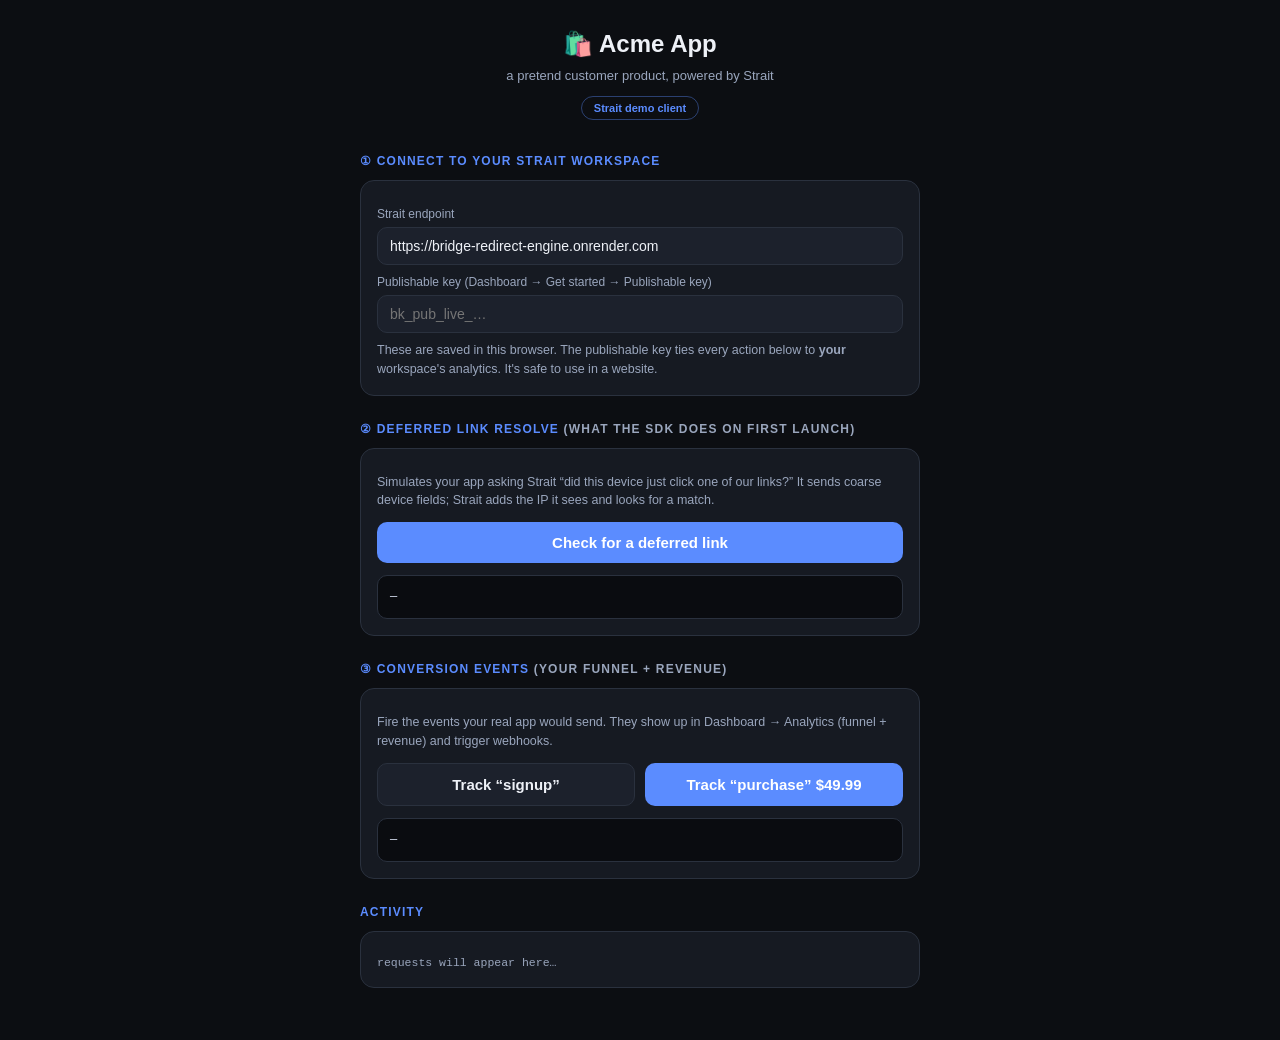
==== index.html @ f303be7e "Publishable key; default to local engine on localhost Uses the publishable key instead of the App ID" ====
<!doctype html>
<html lang="en">
<head>
<meta charset="utf-8">
<meta name="viewport" content="width=device-width, initial-scale=1, viewport-fit=cover">
<title>Acme — a Strait demo client</title>
<style>
  :root{--bg:#0c0e12;--card:#161a22;--card2:#1c212c;--line:#2a313e;--ink:#eef1f7;
    --mut:#9aa6bd;--accent:#5b8cff;--green:#41b883;--amber:#e8b54b;--red:#e5685e}
  *{box-sizing:border-box;margin:0;padding:0;-webkit-text-size-adjust:100%}
  body{background:var(--bg);color:var(--ink);font-family:-apple-system,BlinkMacSystemFont,"Segoe UI",Roboto,sans-serif;
    line-height:1.5;padding:0 14px calc(40px + env(safe-area-inset-bottom));font-size:15px}
  .wrap{max-width:560px;margin:0 auto}
  header{text-align:center;padding:26px 4px 8px}
  h1{font-size:24px}.tag{color:var(--mut);font-size:13px;margin-top:4px}
  .badge{display:inline-block;margin-top:10px;font-size:11px;font-weight:700;color:var(--accent);
    border:1px solid rgba(91,140,255,.4);border-radius:999px;padding:3px 12px}
  h2{font-size:12px;text-transform:uppercase;letter-spacing:.1em;color:var(--accent);margin:24px 0 10px}
  .card{background:var(--card);border:1px solid var(--line);border-radius:14px;padding:16px;margin-bottom:12px}
  label{display:block;font-size:12px;color:var(--mut);margin:8px 0 4px}
  input{width:100%;padding:10px 12px;font-size:14px;background:var(--card2);border:1px solid var(--line);
    border-radius:10px;color:var(--ink)}
  input:focus{outline:none;border-color:var(--accent)}
  button{width:100%;margin-top:12px;padding:12px;font-size:15px;font-weight:600;border:0;border-radius:10px;
    background:var(--accent);color:#fff;cursor:pointer}
  button.sec{background:var(--card2);color:var(--ink);border:1px solid var(--line)}
  button:disabled{opacity:.5}
  .row{display:grid;grid-template-columns:1fr 1fr;gap:10px}
  .res{font-family:ui-monospace,Menlo,monospace;font-size:12px;background:#0a0c10;border:1px solid var(--line);
    border-radius:10px;padding:12px;margin-top:12px;white-space:pre-wrap;word-break:break-word;color:#cdd6e6;min-height:42px}
  .ok{color:var(--green)}.err{color:var(--red)}.muted{color:var(--mut)}
  .log{font-family:ui-monospace,Menlo,monospace;font-size:11.5px;color:var(--mut);margin-top:6px}
  .log .line{padding:5px 0;border-bottom:1px solid var(--line)}
  .hint{font-size:12.5px;color:var(--mut);margin-top:8px;line-height:1.5}
  code{background:var(--card2);border:1px solid var(--line);border-radius:5px;padding:1px 5px;font-size:12px;color:#a5c8ff}
</style>
</head>
<body>
<div class="wrap">
  <header>
    <h1>🛍️ Acme App</h1>
    <div class="tag">a pretend customer product, powered by Strait</div>
    <div class="badge">Strait demo client</div>
  </header>

  <h2>① Connect to your Strait workspace</h2>
  <div class="card">
    <label>Strait endpoint</label>
    <input id="endpoint" value="https://bridge-redirect-engine.onrender.com">
    <label>Publishable key <span class="muted">(Dashboard → Get started → Publishable key)</span></label>
    <input id="publishableKey" placeholder="bk_pub_live_…">
    <p class="hint">These are saved in this browser. The publishable key ties every action below to <b>your</b> workspace's analytics. It's safe to use in a website.</p>
  </div>

  <h2>② Deferred link resolve <span class="muted">(what the SDK does on first launch)</span></h2>
  <div class="card">
    <p class="hint">Simulates your app asking Strait “did this device just click one of our links?” It sends coarse device fields; Strait adds the IP it sees and looks for a match.</p>
    <button id="btnMatch">Check for a deferred link</button>
    <div class="res" id="matchRes">—</div>
  </div>

  <h2>③ Conversion events <span class="muted">(your funnel + revenue)</span></h2>
  <div class="card">
    <p class="hint">Fire the events your real app would send. They show up in Dashboard → Analytics (funnel + revenue) and trigger webhooks.</p>
    <div class="row">
      <button class="sec" id="btnSignup">Track “signup”</button>
      <button id="btnPurchase">Track “purchase” $49.99</button>
    </div>
    <div class="res" id="eventRes">—</div>
  </div>

  <h2>Activity</h2>
  <div class="card"><div class="log" id="log"><span class="muted">requests will appear here…</span></div></div>
</div>

<script>
const $ = (id) => document.getElementById(id);
const cfg = () => ({ endpoint: $('endpoint').value.replace(/\/+$/,''), publishableKey: $('publishableKey').value.trim() });

// Served from this machine → default to the local engine (npm run dev, port 3000)
// rather than the hosted one, so local testing never silently hits old code.
if (['localhost', '127.0.0.1'].includes(location.hostname)) $('endpoint').value = 'http://localhost:3000';

// persist config (an endpoint/key you typed wins over the default above)
for (const k of ['endpoint','publishableKey']) {
  const v = localStorage.getItem('strait_'+k); if (v) $(k).value = v;
  $(k).addEventListener('input', () => localStorage.setItem('strait_'+k, $(k).value));
}

function logLine(msg, ok) {
  const el = $('log');
  if (el.querySelector('.muted')) el.innerHTML = '';
  const d = document.createElement('div');
  d.className = 'line';
  d.innerHTML = '<span class="'+(ok?'ok':'err')+'">'+(ok?'✓':'✗')+'</span> '+new Date().toLocaleTimeString()+' — '+msg;
  el.prepend(d);
}

function device() {
  return {
    screenWidth: Math.round(window.screen.width),
    pixelRatio: window.devicePixelRatio || 1,
    language: navigator.language || 'en',
    timezone: Intl.DateTimeFormat().resolvedOptions().timeZone || 'XX',
    platform: 'web',
  };
}

async function post(path, body) {
  const { endpoint } = cfg();
  const res = await fetch(endpoint + path, {
    method: 'POST', headers: { 'Content-Type': 'application/json' }, body: JSON.stringify(body),
  });
  let parsed = null; try { parsed = await res.json(); } catch {}
  return { status: res.status, ok: res.ok, body: parsed };
}

$('btnMatch').onclick = async () => {
  const { publishableKey } = cfg();
  if (!publishableKey) { $('matchRes').innerHTML = '<span class="err">Enter your publishable key first.</span>'; return; }
  $('btnMatch').disabled = true; $('matchRes').textContent = '…';
  try {
    const r = await post('/v1/match', { publishableKey, ...device() });
    $('matchRes').textContent = JSON.stringify(r.body, null, 2);
    logLine('POST /v1/match → '+r.status+(r.body?.matched?' (MATCHED → '+r.body.longUrl+')':' (no match yet)'), r.ok);
  } catch (e) {
    $('matchRes').innerHTML = '<span class="err">'+e.message+' — is the endpoint reachable & the publishable key correct?</span>';
    logLine('POST /v1/match failed: '+e.message, false);
  }
  $('btnMatch').disabled = false;
};

async function sendEvent(name, extra) {
  const { publishableKey } = cfg();
  if (!publishableKey) { $('eventRes').innerHTML = '<span class="err">Enter your publishable key first.</span>'; return; }
  $('eventRes').textContent = '…';
  try {
    const r = await post('/v1/event', { publishableKey, event: name, ...extra });
    $('eventRes').innerHTML = r.ok
      ? '<span class="ok">✓ '+name+' tracked ('+r.status+'). Check Dashboard → Analytics.</span>'
      : '<span class="err">'+r.status+': '+JSON.stringify(r.body)+'</span>';
    logLine('POST /v1/event "'+name+'" → '+r.status, r.ok);
  } catch (e) {
    $('eventRes').innerHTML = '<span class="err">'+e.message+'</span>';
    logLine('POST /v1/event failed: '+e.message, false);
  }
}
$('btnSignup').onclick = () => sendEvent('signup', {});
$('btnPurchase').onclick = () => sendEvent('purchase', { value: 49.99, currency: 'USD' });
</script>
</body>
</html>
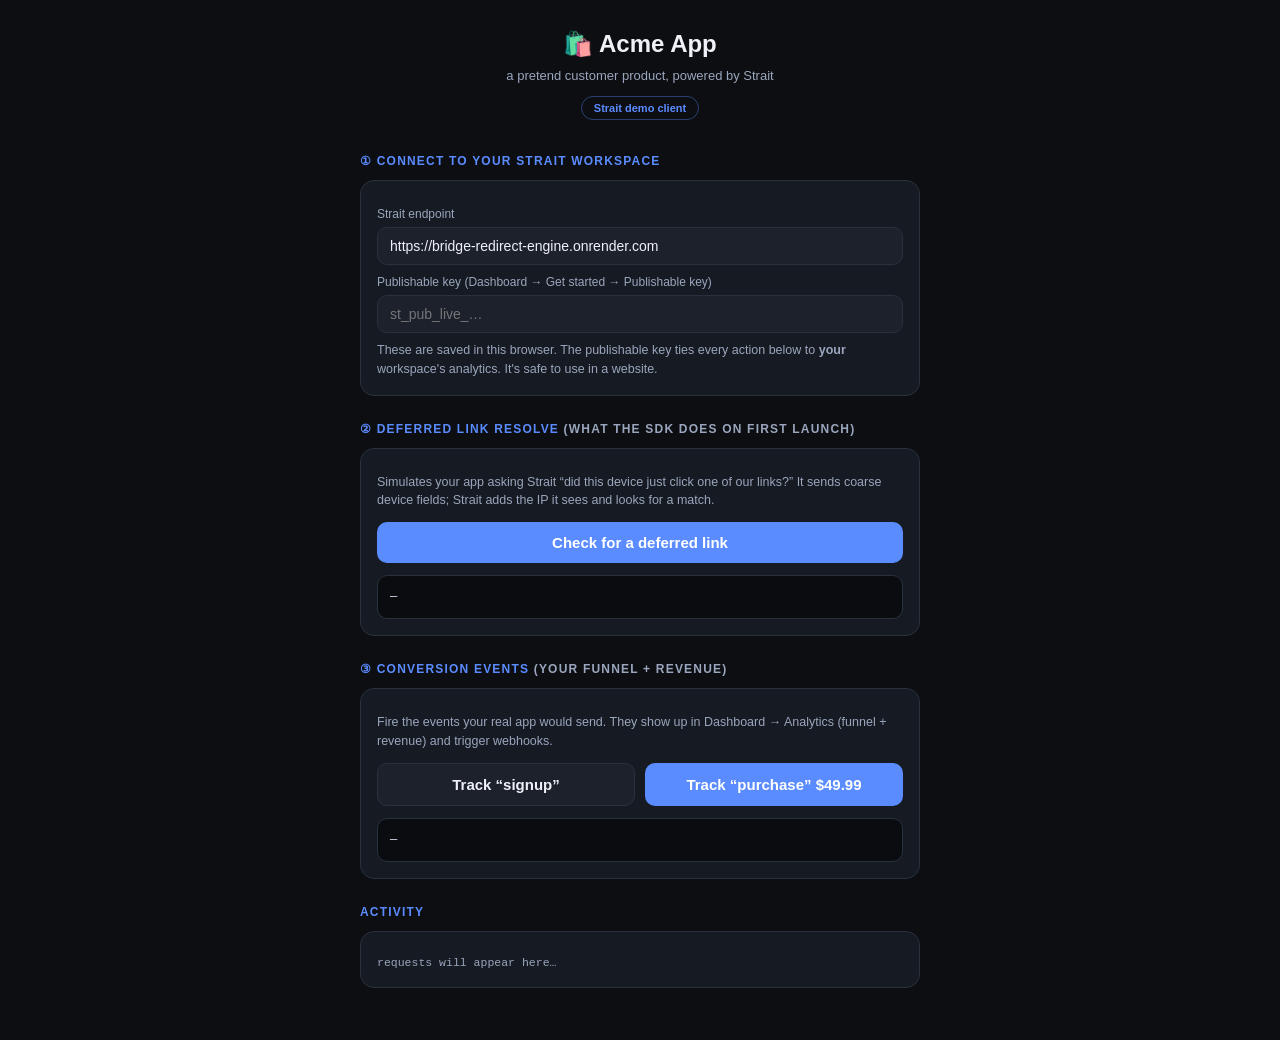
==== commit c914905b: "Rename brand Strait Co-Authored-By: Claude Opus 5.5 <noreply@anthropic.com>" ====
--- a/index.html
+++ b/index.html
@@ -48,7 +48,7 @@
     <label>Strait endpoint</label>
     <input id="endpoint" value="https://bridge-redirect-engine.onrender.com">
     <label>Publishable key <span class="muted">(Dashboard → Get started → Publishable key)</span></label>
-    <input id="publishableKey" placeholder="bk_pub_live_…">
+    <input id="publishableKey" placeholder="st_pub_live_…">
     <p class="hint">These are saved in this browser. The publishable key ties every action below to <b>your</b> workspace's analytics. It's safe to use in a website.</p>
   </div>
 
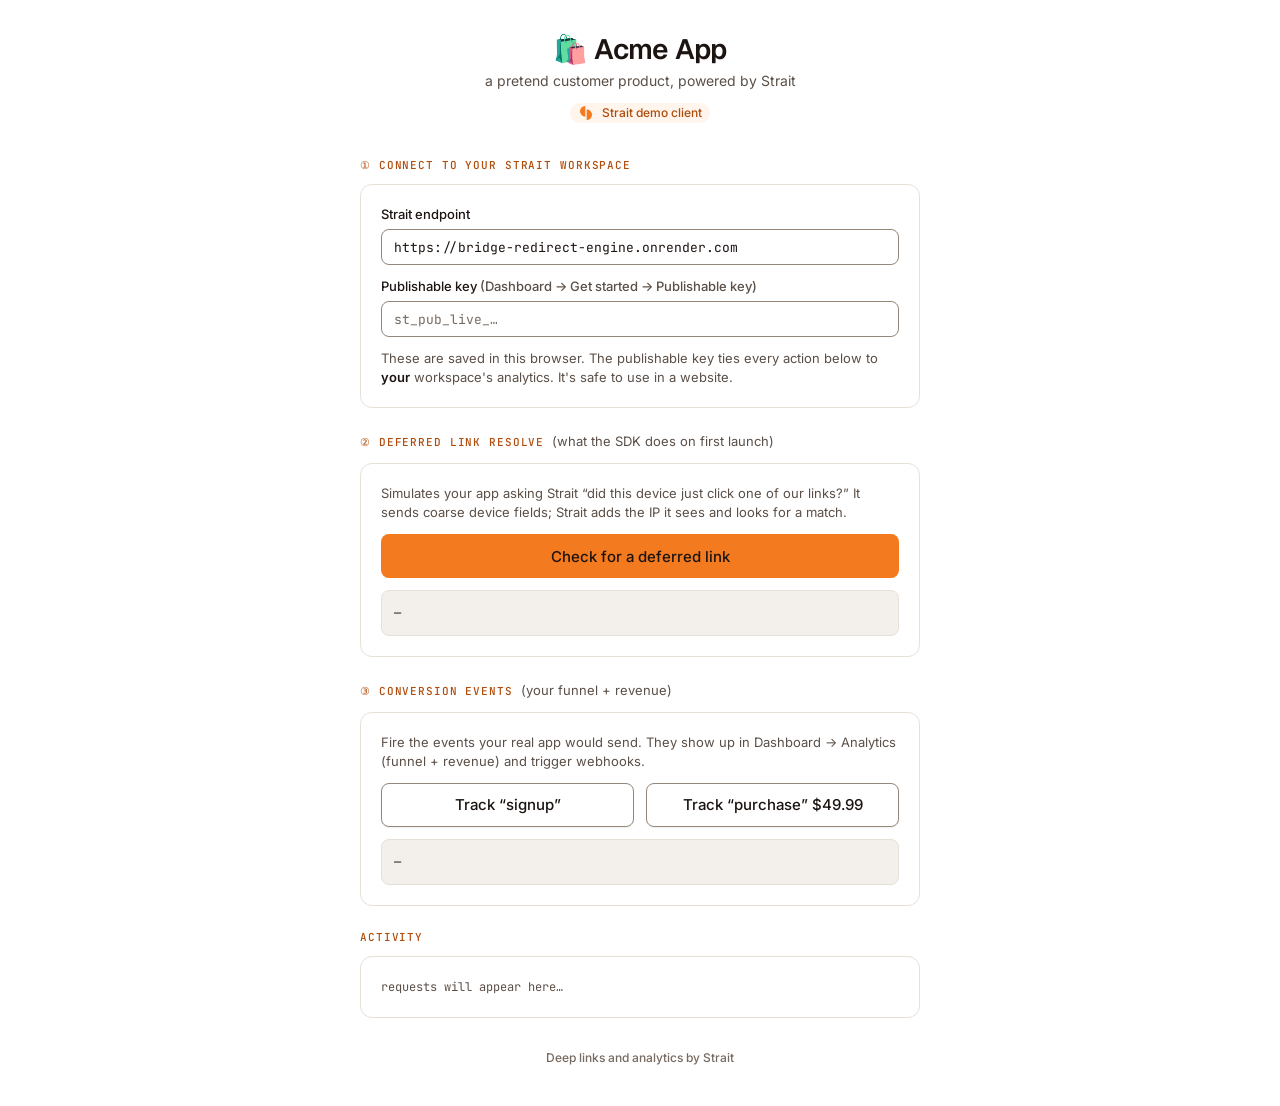
==== commit 43e57ca6: "Re-theme demo pages with the Strait design system (orange, light + dark) Tokens + strait-ui componen" ====
--- a/index.html
+++ b/index.html
@@ -4,73 +4,83 @@
 <meta charset="utf-8">
 <meta name="viewport" content="width=device-width, initial-scale=1, viewport-fit=cover">
 <title>Acme — a Strait demo client</title>
+<link rel="icon" href="assets/favicon.svg" type="image/svg+xml">
+<link rel="preconnect" href="https://fonts.googleapis.com">
+<link rel="preconnect" href="https://fonts.gstatic.com" crossorigin>
+<link rel="stylesheet" href="https://fonts.googleapis.com/css2?family=Geist:wght@500;600;700&family=Inter:wght@400;500;600&family=JetBrains+Mono:wght@400;500&display=swap">
+<link rel="stylesheet" href="strait-tokens.css">
+<link rel="stylesheet" href="strait-ui.css">
 <style>
-  :root{--bg:#0c0e12;--card:#161a22;--card2:#1c212c;--line:#2a313e;--ink:#eef1f7;
-    --mut:#9aa6bd;--accent:#5b8cff;--green:#41b883;--amber:#e8b54b;--red:#e5685e}
   *{box-sizing:border-box;margin:0;padding:0;-webkit-text-size-adjust:100%}
-  body{background:var(--bg);color:var(--ink);font-family:-apple-system,BlinkMacSystemFont,"Segoe UI",Roboto,sans-serif;
-    line-height:1.5;padding:0 14px calc(40px + env(safe-area-inset-bottom));font-size:15px}
+  body{background:var(--st-bg-subtle);min-height:100vh;
+    padding:0 var(--st-space-4) calc(var(--st-space-10) + env(safe-area-inset-bottom))}
   .wrap{max-width:560px;margin:0 auto}
-  header{text-align:center;padding:26px 4px 8px}
-  h1{font-size:24px}.tag{color:var(--mut);font-size:13px;margin-top:4px}
-  .badge{display:inline-block;margin-top:10px;font-size:11px;font-weight:700;color:var(--accent);
-    border:1px solid rgba(91,140,255,.4);border-radius:999px;padding:3px 12px}
-  h2{font-size:12px;text-transform:uppercase;letter-spacing:.1em;color:var(--accent);margin:24px 0 10px}
-  .card{background:var(--card);border:1px solid var(--line);border-radius:14px;padding:16px;margin-bottom:12px}
-  label{display:block;font-size:12px;color:var(--mut);margin:8px 0 4px}
-  input{width:100%;padding:10px 12px;font-size:14px;background:var(--card2);border:1px solid var(--line);
-    border-radius:10px;color:var(--ink)}
-  input:focus{outline:none;border-color:var(--accent)}
-  button{width:100%;margin-top:12px;padding:12px;font-size:15px;font-weight:600;border:0;border-radius:10px;
-    background:var(--accent);color:#fff;cursor:pointer}
-  button.sec{background:var(--card2);color:var(--ink);border:1px solid var(--line)}
-  button:disabled{opacity:.5}
-  .row{display:grid;grid-template-columns:1fr 1fr;gap:10px}
-  .res{font-family:ui-monospace,Menlo,monospace;font-size:12px;background:#0a0c10;border:1px solid var(--line);
-    border-radius:10px;padding:12px;margin-top:12px;white-space:pre-wrap;word-break:break-word;color:#cdd6e6;min-height:42px}
-  .ok{color:var(--green)}.err{color:var(--red)}.muted{color:var(--mut)}
-  .log{font-family:ui-monospace,Menlo,monospace;font-size:11.5px;color:var(--mut);margin-top:6px}
-  .log .line{padding:5px 0;border-bottom:1px solid var(--line)}
-  .hint{font-size:12.5px;color:var(--mut);margin-top:8px;line-height:1.5}
-  code{background:var(--card2);border:1px solid var(--line);border-radius:5px;padding:1px 5px;font-size:12px;color:#a5c8ff}
+  header{text-align:center;padding:var(--st-space-8) var(--st-space-1) var(--st-space-2)}
+  header .st-h1{font-size:28px;line-height:34px}
+  .tag{margin-top:var(--st-space-1)}
+  .powered{display:inline-flex;align-items:center;gap:var(--st-space-2);margin-top:var(--st-space-3)}
+  .powered img{width:16px;height:16px}
+  .step{display:flex;align-items:baseline;flex-wrap:wrap;gap:var(--st-space-2);margin:var(--st-space-6) 0 var(--st-space-3)}
+  .step .st-overline{color:var(--st-brand-text)}
+  .step .st-muted{font:var(--st-text-body-sm)}
+  .card{margin-bottom:var(--st-space-3);display:flex;flex-direction:column;gap:var(--st-space-3)}
+  .row{display:grid;grid-template-columns:1fr 1fr;gap:var(--st-space-3)}
+  .row .st-btn{white-space:normal;line-height:1.25;height:auto;min-height:44px;padding-block:var(--st-space-2)}
+  @media (max-width:400px){.row{grid-template-columns:1fr}}
+  .res{font:var(--st-text-code);font-size:12px;background:var(--st-bg-muted);border:1px solid var(--st-border);
+    border-radius:var(--st-radius-md);padding:var(--st-space-3);white-space:pre-wrap;word-break:break-word;
+    color:var(--st-text);min-height:44px}
+  .ok{color:var(--st-success)}.err{color:var(--st-danger)}.muted{color:var(--st-text-muted)}
+  .log{font:var(--st-text-code);font-size:12px;color:var(--st-text-muted)}
+  .log .line{padding:6px 0;border-bottom:1px solid var(--st-border)}
+  .log .line:last-child{border-bottom:0}
+  .hint{font:var(--st-text-body-sm);color:var(--st-text-muted)}
+  .hint b{color:var(--st-text);font-weight:600}
+  footer{text-align:center;margin-top:var(--st-space-8);font:var(--st-text-caption);color:var(--st-text-subtle)}
 </style>
 </head>
-<body>
+<body class="st-root">
 <div class="wrap">
   <header>
-    <h1>🛍️ Acme App</h1>
-    <div class="tag">a pretend customer product, powered by Strait</div>
-    <div class="badge">Strait demo client</div>
+    <h1 class="st-h1">🛍️ Acme App</h1>
+    <p class="tag st-muted">a pretend customer product, powered by Strait</p>
+    <span class="powered st-badge st-badge--brand st-badge--plain"><img src="assets/strait-mark.svg" alt="">Strait demo client</span>
   </header>
 
-  <h2>① Connect to your Strait workspace</h2>
-  <div class="card">
-    <label>Strait endpoint</label>
-    <input id="endpoint" value="https://bridge-redirect-engine.onrender.com">
-    <label>Publishable key <span class="muted">(Dashboard → Get started → Publishable key)</span></label>
-    <input id="publishableKey" placeholder="st_pub_live_…">
+  <h2 class="step"><span class="st-overline">① Connect to your Strait workspace</span></h2>
+  <div class="card st-card">
+    <div class="st-field">
+      <label class="st-label" for="endpoint">Strait endpoint</label>
+      <input class="st-input st-input--mono" id="endpoint" value="https://bridge-redirect-engine.onrender.com">
+    </div>
+    <div class="st-field">
+      <label class="st-label" for="publishableKey">Publishable key <span class="muted">(Dashboard → Get started → Publishable key)</span></label>
+      <input class="st-input st-input--mono" id="publishableKey" placeholder="st_pub_live_…">
+    </div>
     <p class="hint">These are saved in this browser. The publishable key ties every action below to <b>your</b> workspace's analytics. It's safe to use in a website.</p>
   </div>
 
-  <h2>② Deferred link resolve <span class="muted">(what the SDK does on first launch)</span></h2>
-  <div class="card">
+  <h2 class="step"><span class="st-overline">② Deferred link resolve</span><span class="st-muted">(what the SDK does on first launch)</span></h2>
+  <div class="card st-card">
     <p class="hint">Simulates your app asking Strait “did this device just click one of our links?” It sends coarse device fields; Strait adds the IP it sees and looks for a match.</p>
-    <button id="btnMatch">Check for a deferred link</button>
+    <button class="st-btn st-btn--primary st-btn--lg st-btn--block" id="btnMatch">Check for a deferred link</button>
     <div class="res" id="matchRes">—</div>
   </div>
 
-  <h2>③ Conversion events <span class="muted">(your funnel + revenue)</span></h2>
-  <div class="card">
+  <h2 class="step"><span class="st-overline">③ Conversion events</span><span class="st-muted">(your funnel + revenue)</span></h2>
+  <div class="card st-card">
     <p class="hint">Fire the events your real app would send. They show up in Dashboard → Analytics (funnel + revenue) and trigger webhooks.</p>
     <div class="row">
-      <button class="sec" id="btnSignup">Track “signup”</button>
-      <button id="btnPurchase">Track “purchase” $49.99</button>
+      <button class="st-btn st-btn--secondary st-btn--lg" id="btnSignup">Track “signup”</button>
+      <button class="st-btn st-btn--secondary st-btn--lg" id="btnPurchase">Track “purchase” $49.99</button>
     </div>
     <div class="res" id="eventRes">—</div>
   </div>
 
-  <h2>Activity</h2>
-  <div class="card"><div class="log" id="log"><span class="muted">requests will appear here…</span></div></div>
+  <h2 class="step"><span class="st-overline">Activity</span></h2>
+  <div class="card st-card"><div class="log" id="log"><span class="muted">requests will appear here…</span></div></div>
+
+  <footer>Deep links and analytics by Strait</footer>
 </div>
 
 <script>
--- a/strait-tokens.css
+++ b/strait-tokens.css
@@ -0,0 +1,201 @@
+/* Strait design tokens v2 — GENERATED by brand/tokens/build.mjs from strait.tokens.json. Do not edit. */
+/* Fonts: https://fonts.googleapis.com/css2?family=Geist:wght@500;600;700&family=Inter:wght@400;500;600&family=JetBrains+Mono:wght@400;500&display=swap */
+:root {
+  --st-bg: #FFFFFF;
+  --st-bg-subtle: #FAF8F6;
+  --st-bg-muted: #F3EFEB;
+  --st-surface: #FFFFFF;
+  --st-surface-raised: #FFFFFF;
+  --st-border: #E7E0D9;
+  --st-border-strong: #CFC5BC;
+  --st-border-control: #948779;
+  --st-text: #1C1410;
+  --st-text-muted: #5B4F47;
+  --st-text-subtle: #76695F;
+  --st-text-inverse: #FFFFFF;
+  --st-brand: #F47A1F;
+  --st-brand-hover: #FA8E3A;
+  --st-brand-press: #D9620F;
+  --st-on-brand: #1C1410;
+  --st-brand-subtle: #FFF5EC;
+  --st-brand-border: #FFCFA6;
+  --st-brand-text: #B04C0C;
+  --st-link: #B04C0C;
+  --st-link-hover: #8C3D10;
+  --st-focus-ring: #D9620F;
+  --st-accent: #FF5A1F;
+  --st-accent-text: #B8360F;
+  --st-success: #15803D;
+  --st-success-bg: #ECFDF3;
+  --st-warning: #A35208;
+  --st-warning-bg: #FFF7E8;
+  --st-danger: #B91C1C;
+  --st-danger-bg: #FEF2F2;
+  --st-info: #1D4ED8;
+  --st-info-bg: #EFF6FF;
+  --st-chart-1: #F47A1F;
+  --st-chart-2: #2F6FED;
+  --st-chart-3: #0F9F8F;
+  --st-chart-4: #8B5CF6;
+  --st-chart-5: #E0457B;
+  --st-chart-6: #6B7A8C;
+  --st-font-display: Geist, Inter, 'Helvetica Neue', Arial, sans-serif;
+  --st-font-body: Inter, system-ui, -apple-system, 'Segoe UI', Roboto, sans-serif;
+  --st-font-mono: 'JetBrains Mono', 'SF Mono', Menlo, Consolas, monospace;
+  --st-text-display-xl: 600 56px/60px var(--st-font-display);
+  --st-tracking-display-xl: -0.03em;
+  --st-text-display-lg: 600 44px/48px var(--st-font-display);
+  --st-tracking-display-lg: -0.025em;
+  --st-text-h1: 600 32px/38px var(--st-font-display);
+  --st-tracking-h1: -0.02em;
+  --st-text-h2: 600 24px/30px var(--st-font-display);
+  --st-tracking-h2: -0.015em;
+  --st-text-h3: 600 19px/26px var(--st-font-display);
+  --st-tracking-h3: -0.01em;
+  --st-text-h4: 600 15px/22px var(--st-font-body);
+  --st-tracking-h4: 0;
+  --st-text-body-lg: 400 17px/27px var(--st-font-body);
+  --st-tracking-body-lg: 0;
+  --st-text-body: 400 14px/21px var(--st-font-body);
+  --st-tracking-body: 0;
+  --st-text-body-sm: 400 13px/19px var(--st-font-body);
+  --st-tracking-body-sm: 0;
+  --st-text-caption: 500 12px/16px var(--st-font-body);
+  --st-tracking-caption: 0.01em;
+  --st-text-overline: 500 11px/14px var(--st-font-mono);
+  --st-tracking-overline: 0.08em;
+  --st-text-code: 400 13px/20px var(--st-font-mono);
+  --st-tracking-code: 0;
+  --st-text-metric: 600 28px/32px var(--st-font-display);
+  --st-tracking-metric: -0.02em;
+  --st-space-0: 0px;
+  --st-space-1: 4px;
+  --st-space-2: 8px;
+  --st-space-3: 12px;
+  --st-space-4: 16px;
+  --st-space-5: 20px;
+  --st-space-6: 24px;
+  --st-space-8: 32px;
+  --st-space-10: 40px;
+  --st-space-12: 48px;
+  --st-space-16: 64px;
+  --st-space-24: 96px;
+  --st-radius-xs: 4px;
+  --st-radius-sm: 6px;
+  --st-radius-md: 8px;
+  --st-radius-lg: 12px;
+  --st-radius-xl: 16px;
+  --st-radius-full: 999px;
+  --st-shadow-sm: 0 1px 2px rgba(28,20,16,0.06);
+  --st-shadow-md: 0 4px 12px rgba(28,20,16,0.08), 0 1px 3px rgba(28,20,16,0.06);
+  --st-shadow-lg: 0 16px 40px rgba(28,20,16,0.14), 0 4px 12px rgba(28,20,16,0.08);
+  --st-duration-fast: 120ms;
+  --st-duration-base: 180ms;
+  --st-duration-slow: 280ms;
+  --st-ease-standard: cubic-bezier(0.2, 0, 0, 1);
+  --st-ease-emphasized: cubic-bezier(0.3, 0, 0, 1.2);
+  --st-bp-sm: 480px;
+  --st-bp-md: 768px;
+  --st-bp-lg: 1024px;
+  --st-bp-xl: 1280px;
+  --st-content-max: 1120px;
+  --st-prose-max: 68ch;
+  --st-z-sticky: 20;
+  --st-z-overlay: 40;
+  --st-z-modal: 50;
+  --st-z-toast: 60;
+  color-scheme: light;
+}
+@media (prefers-color-scheme: dark) {
+  :root:not([data-theme="light"]) {
+    --st-bg: #121010;
+    --st-bg-subtle: #191614;
+    --st-bg-muted: #2A2420;
+    --st-surface: #1F1B18;
+    --st-surface-raised: #26211D;
+    --st-border: #362F2A;
+    --st-border-strong: #4B423B;
+    --st-border-control: #7C6F65;
+    --st-text: #F6F1EC;
+    --st-text-muted: #B9AEA5;
+    --st-text-subtle: #988C83;
+    --st-text-inverse: #121010;
+    --st-brand: #F47A1F;
+    --st-brand-hover: #FA8E3A;
+    --st-brand-press: #D9620F;
+    --st-on-brand: #121010;
+    --st-brand-subtle: #2B1B10;
+    --st-brand-border: #5A3315;
+    --st-brand-text: #FA8E3A;
+    --st-link: #FA8E3A;
+    --st-link-hover: #FFAE6D;
+    --st-focus-ring: #FA8E3A;
+    --st-accent: #FF7A45;
+    --st-accent-text: #FF7A45;
+    --st-success: #4ADE80;
+    --st-success-bg: #14271B;
+    --st-warning: #F5B547;
+    --st-warning-bg: #2B2010;
+    --st-danger: #F87171;
+    --st-danger-bg: #2D1515;
+    --st-info: #7AB2FF;
+    --st-info-bg: #14203A;
+    --st-chart-1: #FA8E3A;
+    --st-chart-2: #6EA0FF;
+    --st-chart-3: #2DD4BF;
+    --st-chart-4: #A78BFA;
+    --st-chart-5: #F472B6;
+    --st-chart-6: #94A3B8;
+    --st-shadow-sm: 0 1px 2px rgba(0,0,0,0.4);
+    --st-shadow-md: 0 4px 12px rgba(0,0,0,0.45), 0 1px 3px rgba(0,0,0,0.35);
+    --st-shadow-lg: 0 16px 40px rgba(0,0,0,0.55), 0 4px 12px rgba(0,0,0,0.4);
+    color-scheme: dark;
+  }
+}
+:root[data-theme="dark"] {
+  --st-bg: #121010;
+  --st-bg-subtle: #191614;
+  --st-bg-muted: #2A2420;
+  --st-surface: #1F1B18;
+  --st-surface-raised: #26211D;
+  --st-border: #362F2A;
+  --st-border-strong: #4B423B;
+  --st-border-control: #7C6F65;
+  --st-text: #F6F1EC;
+  --st-text-muted: #B9AEA5;
+  --st-text-subtle: #988C83;
+  --st-text-inverse: #121010;
+  --st-brand: #F47A1F;
+  --st-brand-hover: #FA8E3A;
+  --st-brand-press: #D9620F;
+  --st-on-brand: #121010;
+  --st-brand-subtle: #2B1B10;
+  --st-brand-border: #5A3315;
+  --st-brand-text: #FA8E3A;
+  --st-link: #FA8E3A;
+  --st-link-hover: #FFAE6D;
+  --st-focus-ring: #FA8E3A;
+  --st-accent: #FF7A45;
+  --st-accent-text: #FF7A45;
+  --st-success: #4ADE80;
+  --st-success-bg: #14271B;
+  --st-warning: #F5B547;
+  --st-warning-bg: #2B2010;
+  --st-danger: #F87171;
+  --st-danger-bg: #2D1515;
+  --st-info: #7AB2FF;
+  --st-info-bg: #14203A;
+  --st-chart-1: #FA8E3A;
+  --st-chart-2: #6EA0FF;
+  --st-chart-3: #2DD4BF;
+  --st-chart-4: #A78BFA;
+  --st-chart-5: #F472B6;
+  --st-chart-6: #94A3B8;
+  --st-shadow-sm: 0 1px 2px rgba(0,0,0,0.4);
+  --st-shadow-md: 0 4px 12px rgba(0,0,0,0.45), 0 1px 3px rgba(0,0,0,0.35);
+  --st-shadow-lg: 0 16px 40px rgba(0,0,0,0.55), 0 4px 12px rgba(0,0,0,0.4);
+  color-scheme: dark;
+}
+@media (prefers-reduced-motion: reduce) {
+  :root { --st-duration-fast: 0ms; --st-duration-base: 0ms; --st-duration-slow: 0ms; }
+}
--- a/strait-ui.css
+++ b/strait-ui.css
@@ -0,0 +1,135 @@
+/* Strait UI — components built only on the --st-* tokens (strait-tokens.css must load first).
+   Framework-agnostic: plain classes, usable from React, plain HTML or a static site.
+   Source: strait/brand/ui/strait-ui.css · copied into each app by brand/tokens/build.mjs. */
+
+/* ── Base ─────────────────────────────────────────────────────────────── */
+.st-root, .st-root * { box-sizing: border-box; }
+.st-root { background: var(--st-bg); color: var(--st-text); font: var(--st-text-body); -webkit-font-smoothing: antialiased; }
+.st-root :focus-visible { outline: 2px solid var(--st-focus-ring); outline-offset: 2px; }
+.st-h1 { font: var(--st-text-h1); letter-spacing: var(--st-tracking-h1); margin: 0; text-wrap: balance; }
+.st-h2 { font: var(--st-text-h2); letter-spacing: var(--st-tracking-h2); margin: 0; text-wrap: balance; }
+.st-h3 { font: var(--st-text-h3); letter-spacing: var(--st-tracking-h3); margin: 0; }
+.st-overline { font: var(--st-text-overline); letter-spacing: var(--st-tracking-overline); text-transform: uppercase; color: var(--st-brand-text); }
+.st-muted { color: var(--st-text-muted); }
+.st-link { color: var(--st-link); text-decoration: underline; text-underline-offset: 3px; text-decoration-thickness: 1px; }
+.st-link:hover { color: var(--st-link-hover); }
+.st-num { font-variant-numeric: tabular-nums; }
+
+/* ── Button ───────────────────────────────────────────────────────────── */
+.st-btn {
+  --_h: 36px; --_px: 14px;
+  display: inline-flex; align-items: center; justify-content: center; gap: var(--st-space-2);
+  height: var(--_h); padding: 0 var(--_px); border-radius: var(--st-radius-md);
+  border: 1px solid transparent; font: 500 14px/1 var(--st-font-body); white-space: nowrap;
+  cursor: pointer; text-decoration: none; user-select: none;
+  transition: background var(--st-duration-fast) var(--st-ease-standard), border-color var(--st-duration-fast) var(--st-ease-standard), box-shadow var(--st-duration-fast) var(--st-ease-standard);
+}
+.st-btn--sm { --_h: 30px; --_px: 10px; font-size: 13px; border-radius: var(--st-radius-sm); }
+.st-btn--lg { --_h: 44px; --_px: 20px; font-size: 15px; }
+.st-btn--primary { background: var(--st-brand); color: var(--st-on-brand); }
+.st-btn--primary:hover { background: var(--st-brand-hover); }
+.st-btn--primary:active, .st-btn--primary[aria-pressed="true"] { background: var(--st-brand-press); }
+.st-btn--secondary { background: var(--st-surface); color: var(--st-text); border-color: var(--st-border-control); box-shadow: var(--st-shadow-sm); }
+.st-btn--secondary:hover { background: var(--st-bg-muted); }
+.st-btn--ghost { background: transparent; color: var(--st-text); }
+.st-btn--ghost:hover { background: var(--st-bg-muted); }
+.st-btn--danger { background: var(--st-danger); color: var(--st-text-inverse); }
+.st-btn--danger:hover { filter: brightness(1.08); }
+.st-btn:disabled, .st-btn[aria-disabled="true"] { opacity: .5; cursor: not-allowed; filter: none; }
+.st-btn--block { width: 100%; }
+
+/* ── Form fields ──────────────────────────────────────────────────────── */
+.st-field { display: flex; flex-direction: column; gap: 6px; min-width: 0; }
+.st-label { font: 500 13px/18px var(--st-font-body); color: var(--st-text); }
+.st-help { font: var(--st-text-body-sm); color: var(--st-text-muted); }
+.st-error { font: var(--st-text-body-sm); color: var(--st-danger); }
+.st-input, .st-select, .st-textarea {
+  width: 100%; min-width: 0; height: 36px; padding: 0 12px; border-radius: var(--st-radius-md);
+  background: var(--st-surface); color: var(--st-text); border: 1px solid var(--st-border-control);
+  font: var(--st-text-body); transition: border-color var(--st-duration-fast), box-shadow var(--st-duration-fast);
+}
+.st-textarea { height: auto; min-height: 88px; padding: 10px 12px; resize: vertical; }
+.st-input::placeholder, .st-textarea::placeholder { color: var(--st-text-subtle); }
+.st-input:hover, .st-select:hover, .st-textarea:hover { border-color: var(--st-text-subtle); }
+.st-input:focus-visible, .st-select:focus-visible, .st-textarea:focus-visible { outline: none; border-color: var(--st-focus-ring); box-shadow: 0 0 0 3px var(--st-brand-subtle), 0 0 0 1px var(--st-focus-ring); }
+.st-input[aria-invalid="true"], .st-textarea[aria-invalid="true"] { border-color: var(--st-danger); }
+.st-input--mono { font: var(--st-text-code); }
+.st-check { display: inline-flex; align-items: center; gap: var(--st-space-2); font: var(--st-text-body); cursor: pointer; }
+.st-check input { width: 16px; height: 16px; accent-color: var(--st-brand-press); margin: 0; }
+
+/* Switch: <button class="st-switch" role="switch" aria-checked="true"> */
+.st-switch { position: relative; width: 36px; height: 20px; flex: none; border-radius: var(--st-radius-full); border: 1px solid var(--st-border-control); background: var(--st-bg-muted); cursor: pointer; padding: 0; transition: background var(--st-duration-base) var(--st-ease-standard); }
+.st-switch::after { content: ""; position: absolute; top: 2px; left: 2px; width: 14px; height: 14px; border-radius: 50%; background: var(--st-text-muted); transition: transform var(--st-duration-base) var(--st-ease-standard), background var(--st-duration-base); }
+.st-switch[aria-checked="true"] { background: var(--st-brand); border-color: var(--st-brand-press); }
+.st-switch[aria-checked="true"]::after { transform: translateX(16px); background: var(--st-on-brand); }
+
+/* ── Surfaces ─────────────────────────────────────────────────────────── */
+.st-card { background: var(--st-surface); border: 1px solid var(--st-border); border-radius: var(--st-radius-lg); padding: var(--st-space-5); min-width: 0; }
+.st-card--raised { background: var(--st-surface-raised); box-shadow: var(--st-shadow-md); border-color: transparent; }
+.st-card--brand { background: var(--st-brand-subtle); border-color: var(--st-brand-border); }
+.st-divider { height: 1px; border: 0; background: var(--st-border); margin: var(--st-space-4) 0; }
+
+/* ── Badge ────────────────────────────────────────────────────────────── */
+.st-badge { display: inline-flex; align-items: center; gap: 4px; height: 20px; padding: 0 8px; border-radius: var(--st-radius-full); font: 500 12px/1 var(--st-font-body); white-space: nowrap; background: var(--st-bg-muted); color: var(--st-text-muted); }
+.st-badge::before { content: ""; width: 6px; height: 6px; border-radius: 50%; background: currentColor; }
+.st-badge--plain::before { display: none; }
+.st-badge--brand { background: var(--st-brand-subtle); color: var(--st-brand-text); }
+.st-badge--success { background: var(--st-success-bg); color: var(--st-success); }
+.st-badge--warning { background: var(--st-warning-bg); color: var(--st-warning); }
+.st-badge--danger { background: var(--st-danger-bg); color: var(--st-danger); }
+.st-badge--info { background: var(--st-info-bg); color: var(--st-info); }
+
+/* ── Notice (inline alert) ────────────────────────────────────────────── */
+.st-notice { display: grid; grid-template-columns: auto minmax(0, 1fr); gap: 4px 10px; padding: 12px 14px; border-radius: var(--st-radius-lg); border: 1px solid var(--st-border); background: var(--st-bg-subtle); font: var(--st-text-body); }
+.st-notice__icon { width: 18px; height: 18px; margin-top: 1px; grid-row: span 2; }
+.st-notice__title { font-weight: 600; }
+.st-notice--info { background: var(--st-info-bg); border-color: transparent; } .st-notice--info .st-notice__icon, .st-notice--info .st-notice__title { color: var(--st-info); }
+.st-notice--success { background: var(--st-success-bg); border-color: transparent; } .st-notice--success .st-notice__icon, .st-notice--success .st-notice__title { color: var(--st-success); }
+.st-notice--warning { background: var(--st-warning-bg); border-color: transparent; } .st-notice--warning .st-notice__icon, .st-notice--warning .st-notice__title { color: var(--st-warning); }
+.st-notice--danger { background: var(--st-danger-bg); border-color: transparent; } .st-notice--danger .st-notice__icon, .st-notice--danger .st-notice__title { color: var(--st-danger); }
+
+/* ── Tabs ─────────────────────────────────────────────────────────────── */
+.st-tabs { display: flex; gap: var(--st-space-1); border-bottom: 1px solid var(--st-border); overflow-x: auto; scrollbar-width: none; }
+.st-tab { position: relative; padding: 10px 12px; background: none; border: 0; color: var(--st-text-muted); font: 500 14px/1 var(--st-font-body); cursor: pointer; white-space: nowrap; border-radius: var(--st-radius-sm) var(--st-radius-sm) 0 0; }
+.st-tab:hover { color: var(--st-text); background: var(--st-bg-muted); }
+.st-tab[aria-selected="true"] { color: var(--st-text); }
+.st-tab[aria-selected="true"]::after { content: ""; position: absolute; left: 8px; right: 8px; bottom: -1px; height: 2px; border-radius: 2px; background: var(--st-brand); }
+
+/* ── Table ────────────────────────────────────────────────────────────── */
+.st-table-wrap { overflow-x: auto; border: 1px solid var(--st-border); border-radius: var(--st-radius-lg); background: var(--st-surface); }
+.st-table { width: 100%; border-collapse: collapse; font: var(--st-text-body-sm); }
+.st-table th { text-align: left; font: var(--st-text-overline); letter-spacing: var(--st-tracking-overline); text-transform: uppercase; color: var(--st-text-muted); background: var(--st-bg-subtle); padding: 10px 14px; border-bottom: 1px solid var(--st-border-strong); white-space: nowrap; }
+.st-table td { padding: 11px 14px; border-bottom: 1px solid var(--st-border); vertical-align: top; }
+.st-table tr:last-child td { border-bottom: 0; }
+.st-table tbody tr:hover td { background: var(--st-bg-subtle); }
+.st-table td.st-num, .st-table th.st-num { text-align: right; font-variant-numeric: tabular-nums; }
+
+/* ── Stat ─────────────────────────────────────────────────────────────── */
+.st-stat { display: flex; flex-direction: column; gap: 4px; min-width: 0; }
+.st-stat__label { font: var(--st-text-caption); color: var(--st-text-muted); }
+.st-stat__value { font: var(--st-text-metric); letter-spacing: var(--st-tracking-metric); font-variant-numeric: tabular-nums; }
+.st-stat__delta { font: var(--st-text-caption); color: var(--st-success); }
+.st-stat__delta--down { color: var(--st-danger); }
+
+/* ── Code, keys, links ────────────────────────────────────────────────── */
+.st-code { font: var(--st-text-code); background: var(--st-bg-muted); color: var(--st-text); border-radius: var(--st-radius-xs); padding: 1px 6px; overflow-wrap: anywhere; }
+.st-codeblock { font: var(--st-text-code); background: var(--st-bg-muted); color: var(--st-text); border: 1px solid var(--st-border); border-radius: var(--st-radius-lg); padding: 14px 16px; overflow-x: auto; white-space: pre; }
+.st-kbd { font: 500 12px/1 var(--st-font-mono); padding: 3px 6px; border-radius: var(--st-radius-xs); border: 1px solid var(--st-border-strong); border-bottom-width: 2px; background: var(--st-surface); color: var(--st-text-muted); }
+/* Link chip: the product's signature object, a short link you can copy. */
+.st-linkchip { display: inline-flex; align-items: center; gap: 8px; max-width: 100%; padding: 6px 6px 6px 12px; border-radius: var(--st-radius-full); background: var(--st-surface); border: 1px solid var(--st-border-strong); font: var(--st-text-code); }
+.st-linkchip__host { color: var(--st-text-subtle); }
+.st-linkchip__path { color: var(--st-text); font-weight: 500; overflow: hidden; text-overflow: ellipsis; white-space: nowrap; }
+.st-linkchip .st-btn { height: 26px; padding: 0 10px; border-radius: var(--st-radius-full); }
+
+/* ── Meter (usage bars) ───────────────────────────────────────────────── */
+.st-meter { height: 8px; border-radius: var(--st-radius-full); background: var(--st-bg-muted); overflow: hidden; }
+.st-meter__fill { height: 100%; border-radius: inherit; background: var(--st-brand); transition: width var(--st-duration-slow) var(--st-ease-standard); }
+.st-meter--warn .st-meter__fill { background: var(--st-warning); }
+.st-meter--over .st-meter__fill { background: var(--st-danger); }
+
+/* ── Feedback ─────────────────────────────────────────────────────────── */
+.st-toast { display: flex; align-items: center; gap: 10px; padding: 10px 14px; border-radius: var(--st-radius-md); background: var(--st-text); color: var(--st-text-inverse); box-shadow: var(--st-shadow-lg); font: var(--st-text-body); }
+.st-empty { display: flex; flex-direction: column; align-items: center; text-align: center; gap: 8px; padding: var(--st-space-10) var(--st-space-6); border: 1px dashed var(--st-border-strong); border-radius: var(--st-radius-lg); color: var(--st-text-muted); }
+.st-skeleton { background: linear-gradient(90deg, var(--st-bg-muted), var(--st-bg-subtle), var(--st-bg-muted)); background-size: 200% 100%; border-radius: var(--st-radius-sm); animation: st-shimmer 1.4s linear infinite; }
+@keyframes st-shimmer { to { background-position: -200% 0; } }
+@media (prefers-reduced-motion: reduce) { .st-skeleton { animation: none; } }
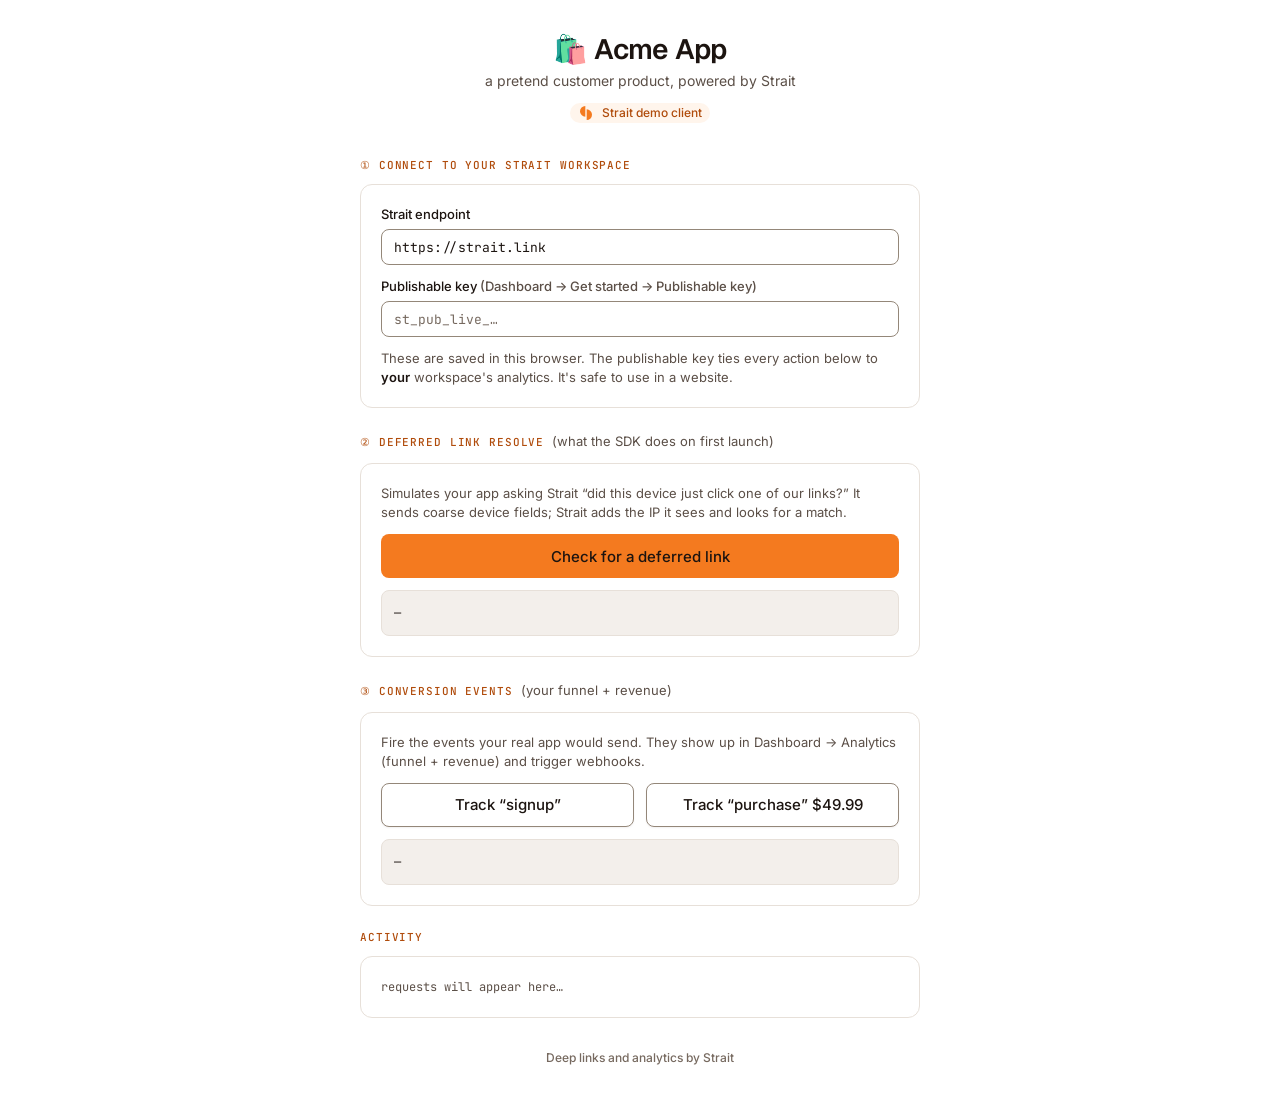
==== commit d19c4e72: "Demo site + keep-alive: use https://strait.link (through the edge Worker) Co-Authored-By: Claude Opu" ====
--- a/index.html
+++ b/index.html
@@ -51,7 +51,7 @@
   <div class="card st-card">
     <div class="st-field">
       <label class="st-label" for="endpoint">Strait endpoint</label>
-      <input class="st-input st-input--mono" id="endpoint" value="https://bridge-redirect-engine.onrender.com">
+      <input class="st-input st-input--mono" id="endpoint" value="https://strait.link">
     </div>
     <div class="st-field">
       <label class="st-label" for="publishableKey">Publishable key <span class="muted">(Dashboard → Get started → Publishable key)</span></label>
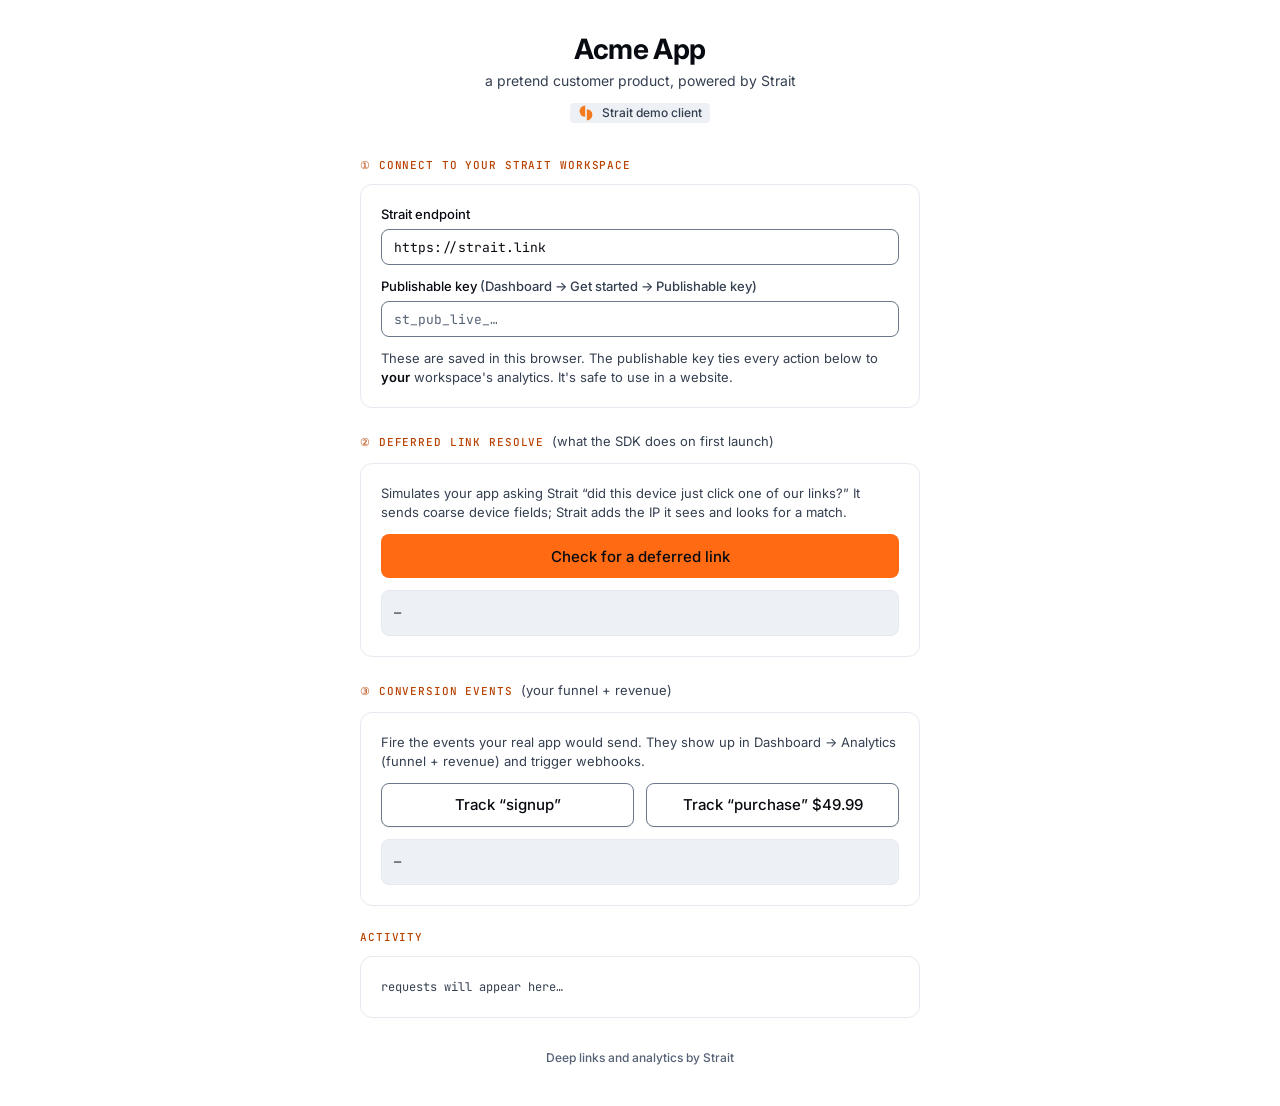
==== commit e96269dc: "Demo site to DS v4.1: no emoji in the H1, neutral "demo client" tag, small mark, sizes on the ladder" ====
--- a/index.html
+++ b/index.html
@@ -18,7 +18,8 @@
   header{text-align:center;padding:var(--st-space-8) var(--st-space-1) var(--st-space-2)}
   header .st-h1{font-size:28px;line-height:34px}
   .tag{margin-top:var(--st-space-1)}
-  .powered{display:inline-flex;align-items:center;gap:var(--st-space-2);margin-top:var(--st-space-3)}
+  /* A neutral tag, not a status or an action (DS v4.1 §9.8): orange stays for "act here". Mark below 24px = small mark (§3). */
+  .powered{display:inline-flex;align-items:center;gap:var(--st-space-2);margin-top:var(--st-space-3);border-radius:var(--st-radius-xs)}
   .powered img{width:16px;height:16px}
   .step{display:flex;align-items:baseline;flex-wrap:wrap;gap:var(--st-space-2);margin:var(--st-space-6) 0 var(--st-space-3)}
   .step .st-overline{color:var(--st-brand-text)}
@@ -42,9 +43,9 @@
 <body class="st-root">
 <div class="wrap">
   <header>
-    <h1 class="st-h1">🛍️ Acme App</h1>
+    <h1 class="st-h1">Acme App</h1>
     <p class="tag st-muted">a pretend customer product, powered by Strait</p>
-    <span class="powered st-badge st-badge--brand st-badge--plain"><img src="assets/strait-mark.svg" alt="">Strait demo client</span>
+    <span class="powered st-badge st-badge--plain"><img src="assets/strait-mark-small.svg" alt="">Strait demo client</span>
   </header>
 
   <h2 class="step"><span class="st-overline">① Connect to your Strait workspace</span></h2>
--- a/strait-tokens.css
+++ b/strait-tokens.css
@@ -1,30 +1,37 @@
-/* Strait design tokens v2 — GENERATED by brand/tokens/build.mjs from strait.tokens.json. Do not edit. */
-/* Fonts: https://fonts.googleapis.com/css2?family=Geist:wght@500;600;700&family=Inter:wght@400;500;600&family=JetBrains+Mono:wght@400;500&display=swap */
+/* Strait design tokens v4.1.0 — GENERATED by brand/tokens/build.mjs from strait.tokens.json. Do not edit. */
+/* Fonts: Self-hosted woff2, no Google request: Bricolage Grotesque 700 (96pt optical size, Latin subset, @fontsource/bricolage-grotesque) for display only; Inter variable for body; JetBrains Mono variable for code. Preload only the display face. */
 :root {
   --st-bg: #FFFFFF;
-  --st-bg-subtle: #FAF8F6;
-  --st-bg-muted: #F3EFEB;
+  --st-bg-subtle: #F3F5F8;
+  --st-bg-muted: #EDF0F4;
   --st-surface: #FFFFFF;
   --st-surface-raised: #FFFFFF;
-  --st-border: #E7E0D9;
-  --st-border-strong: #CFC5BC;
-  --st-border-control: #948779;
-  --st-text: #1C1410;
-  --st-text-muted: #5B4F47;
-  --st-text-subtle: #76695F;
+  --st-border: #E6E9EF;
+  --st-border-strong: #CDD3DD;
+  --st-border-control: #6B778B;
+  --st-text: #070A10;
+  --st-text-muted: #343F50;
+  --st-text-subtle: #556175;
   --st-text-inverse: #FFFFFF;
-  --st-brand: #F47A1F;
-  --st-brand-hover: #FA8E3A;
-  --st-brand-press: #D9620F;
-  --st-on-brand: #1C1410;
-  --st-brand-subtle: #FFF5EC;
-  --st-brand-border: #FFCFA6;
-  --st-brand-text: #B04C0C;
-  --st-link: #B04C0C;
-  --st-link-hover: #8C3D10;
-  --st-focus-ring: #D9620F;
-  --st-accent: #FF5A1F;
-  --st-accent-text: #B8360F;
+  --st-brand: #FF6A13;
+  --st-brand-hover: #FF8237;
+  --st-brand-press: #E85600;
+  --st-on-brand: #070A10;
+  --st-brand-subtle: #FFF4EC;
+  --st-brand-border: #FFC49E;
+  --st-brand-text: #B84200;
+  --st-link: #B84200;
+  --st-link-hover: #8A3304;
+  --st-focus-ring: #E85600;
+  --st-field: #FF6A13;
+  --st-on-field: #070A10;
+  --st-night: #0A0E15;
+  --st-on-night: #F3F5F8;
+  --st-on-night-muted: #A8B1C0;
+  --st-lane: #1E8FD6;
+  --st-lane-text: #1673B0;
+  --st-accent: #1E8FD6;
+  --st-accent-text: #1673B0;
   --st-success: #15803D;
   --st-success-bg: #ECFDF3;
   --st-warning: #A35208;
@@ -33,42 +40,127 @@
   --st-danger-bg: #FEF2F2;
   --st-info: #1D4ED8;
   --st-info-bg: #EFF6FF;
-  --st-chart-1: #F47A1F;
-  --st-chart-2: #2F6FED;
+  --st-chart-1: #2A78D6;
+  --st-chart-2: #E85600;
   --st-chart-3: #0F9F8F;
-  --st-chart-4: #8B5CF6;
-  --st-chart-5: #E0457B;
-  --st-chart-6: #6B7A8C;
-  --st-font-display: Geist, Inter, 'Helvetica Neue', Arial, sans-serif;
+  --st-chart-4: #6A4FD6;
+  --st-chart-5: #D6457E;
+  --st-chart-6: #9A6B00;
+  --st-scrim: rgba(7,10,16,0.48);
+  --st-logo-mark: #FF6A13;
+  --st-logo-word: #070A10;
+  --st-status-ok: #15803D;
+  --st-status-ok-bg: #ECFDF3;
+  --st-status-degraded: #A35208;
+  --st-status-degraded-bg: #FFF7E8;
+  --st-status-broken: #B91C1C;
+  --st-status-broken-bg: #FEF2F2;
+  --st-status-unknown: #556175;
+  --st-status-unknown-bg: #EDF0F4;
+  --st-certainty-exact: #1673B0;
+  --st-certainty-exact-bg: #EAF4FC;
+  --st-certainty-likely: #4A88D0;
+  --st-certainty-likely-bg: #F0F5FC;
+  --st-certainty-estimated: #6B778B;
+  --st-certainty-estimated-bg: #EDF0F4;
+  --st-certainty-failed: #B91C1C;
+  --st-certainty-failed-bg: #FEF2F2;
+  --st-chart-other: #6B778B;
+  --st-chart-grid: #E6E9EF;
+  --st-chart-axis: #CDD3DD;
+  --st-chart-focus: #070A10;
+  --st-seq-1: #DCEBFA;
+  --st-seq-2: #A9CDF2;
+  --st-seq-3: #6EA9E8;
+  --st-seq-4: #2A78D6;
+  --st-seq-5: #1A4F94;
+  --st-diverging-neg: #D6457E;
+  --st-diverging-mid: #EDF0F4;
+  --st-diverging-pos: #2A78D6;
+  --st-gradient-hero-glow: radial-gradient(60% 50% at 50% 0%, rgba(255,106,19,0.10), rgba(255,106,19,0) 70%);
+  --st-gradient-scene: linear-gradient(180deg, #FFFFFF 0%, #F3F5F8 100%);
+  --st-gradient-night: linear-gradient(180deg, #0F141D 0%, #0A0E15 55%, #070A10 100%);
+  --st-gradient-signal: linear-gradient(160deg, #FF8237 0%, #FF6A13 50%, #E85600 100%);
+  --st-gradient-focus-wash: linear-gradient(180deg, #FFF4EC 0%, #FFFFFF 45%);
+  --st-gradient-route-head: linear-gradient(90deg, #FF6A13 0%, #FF6A13 70%, rgba(255,106,19,0) 100%);
+  --st-gradient-skeleton: linear-gradient(90deg, #EDF0F4 0%, #F3F5F8 50%, #EDF0F4 100%);
+  --st-gradient-fade-edge: linear-gradient(var(--st-fade-dir, 90deg), var(--st-fade-from, var(--st-surface)), transparent);
+  --st-gradient-seq: linear-gradient(90deg, #DCEBFA, #A9CDF2, #6EA9E8, #2A78D6, #1A4F94);
+  --st-gradient-diverging: linear-gradient(90deg, #D6457E, #EDF0F4, #2A78D6);
+  --st-font-display: 'Bricolage Grotesque', Inter, 'Helvetica Neue', Arial, sans-serif;
   --st-font-body: Inter, system-ui, -apple-system, 'Segoe UI', Roboto, sans-serif;
   --st-font-mono: 'JetBrains Mono', 'SF Mono', Menlo, Consolas, monospace;
-  --st-text-display-xl: 600 56px/60px var(--st-font-display);
-  --st-tracking-display-xl: -0.03em;
-  --st-text-display-lg: 600 44px/48px var(--st-font-display);
-  --st-tracking-display-lg: -0.025em;
-  --st-text-h1: 600 32px/38px var(--st-font-display);
+  --st-text-display-poster: 700 clamp(4rem, 15vw, 12rem)/0.86 var(--st-font-display);
+  --st-tracking-display-poster: -0.05em;
+  --st-text-display-hero: 700 clamp(3.25rem, 8.5vw, 6.5rem)/0.95 var(--st-font-display);
+  --st-tracking-display-hero: -0.045em;
+  --st-text-display-xl: 700 clamp(2.5rem, 5.5vw, 4rem)/1 var(--st-font-display);
+  --st-tracking-display-xl: -0.035em;
+  --st-text-display-lg: 700 clamp(2rem, 4vw, 3.5rem)/1.05 var(--st-font-display);
+  --st-tracking-display-lg: -0.03em;
+  --st-text-h1: 700 32px/38px var(--st-font-display);
   --st-tracking-h1: -0.02em;
-  --st-text-h2: 600 24px/30px var(--st-font-display);
+  --st-text-page-title: 700 24px/30px var(--st-font-display);
+  --st-tracking-page-title: -0.015em;
+  --st-text-h2: 700 24px/30px var(--st-font-display);
   --st-tracking-h2: -0.015em;
-  --st-text-h3: 600 19px/26px var(--st-font-display);
+  --st-text-h3: 700 19px/26px var(--st-font-display);
   --st-tracking-h3: -0.01em;
   --st-text-h4: 600 15px/22px var(--st-font-body);
   --st-tracking-h4: 0;
-  --st-text-body-lg: 400 17px/27px var(--st-font-body);
+  --st-text-section-title: 600 16px/22px var(--st-font-body);
+  --st-tracking-section-title: 0;
+  --st-text-verdict: 500 16px/24px var(--st-font-body);
+  --st-tracking-verdict: 0;
+  --st-text-lead: 400 20px/30px var(--st-font-body);
+  --st-tracking-lead: 0;
+  --st-text-body-lg: 400 17px/28px var(--st-font-body);
   --st-tracking-body-lg: 0;
+  --st-text-body-md: 400 15px/24px var(--st-font-body);
+  --st-tracking-body-md: 0;
   --st-text-body: 400 14px/21px var(--st-font-body);
   --st-tracking-body: 0;
+  --st-text-card-title: 600 14px/20px var(--st-font-body);
+  --st-tracking-card-title: 0;
   --st-text-body-sm: 400 13px/19px var(--st-font-body);
   --st-tracking-body-sm: 0;
   --st-text-caption: 500 12px/16px var(--st-font-body);
   --st-tracking-caption: 0.01em;
   --st-text-overline: 500 11px/14px var(--st-font-mono);
   --st-tracking-overline: 0.08em;
+  --st-text-station: 500 12px/16px var(--st-font-mono);
+  --st-tracking-station: 0.06em;
+  --st-text-code-lg: 400 14px/22px var(--st-font-mono);
+  --st-tracking-code-lg: 0;
   --st-text-code: 400 13px/20px var(--st-font-mono);
   --st-tracking-code: 0;
-  --st-text-metric: 600 28px/32px var(--st-font-display);
+  --st-text-code-sm: 400 12px/16px var(--st-font-mono);
+  --st-tracking-code-sm: 0;
+  --st-text-kbd: 500 12px/16px var(--st-font-mono);
+  --st-tracking-kbd: 0;
+  --st-text-metric-xl: 600 64px/64px var(--st-font-mono);
+  --st-tracking-metric-xl: -0.02em;
+  --st-text-metric: 700 28px/32px var(--st-font-display);
   --st-tracking-metric: -0.02em;
+  --st-text-metric-sm: 600 20px/24px var(--st-font-body);
+  --st-tracking-metric-sm: 0;
+  --st-size-11: 0.6875rem;
+  --st-size-12: 0.75rem;
+  --st-size-13: 0.8125rem;
+  --st-size-14: 0.875rem;
+  --st-size-15: 0.9375rem;
+  --st-size-16: 1rem;
+  --st-size-17: 1.0625rem;
+  --st-size-19: 1.1875rem;
+  --st-size-20: 1.25rem;
+  --st-size-24: 1.5rem;
+  --st-size-28: 1.75rem;
+  --st-size-32: 2rem;
+  --st-size-56: 3.5rem;
+  --st-size-64: 4rem;
+  --st-numerals: tabular-nums lining-nums;
   --st-space-0: 0px;
+  --st-space-0-5: 2px;
   --st-space-1: 4px;
   --st-space-2: 8px;
   --st-space-3: 12px;
@@ -79,123 +171,258 @@
   --st-space-10: 40px;
   --st-space-12: 48px;
   --st-space-16: 64px;
+  --st-space-20: 80px;
   --st-space-24: 96px;
+  --st-space-32: 128px;
+  --st-space-40: 160px;
   --st-radius-xs: 4px;
   --st-radius-sm: 6px;
   --st-radius-md: 8px;
   --st-radius-lg: 12px;
   --st-radius-xl: 16px;
+  --st-radius-2xl: 20px;
   --st-radius-full: 999px;
-  --st-shadow-sm: 0 1px 2px rgba(28,20,16,0.06);
-  --st-shadow-md: 0 4px 12px rgba(28,20,16,0.08), 0 1px 3px rgba(28,20,16,0.06);
-  --st-shadow-lg: 0 16px 40px rgba(28,20,16,0.14), 0 4px 12px rgba(28,20,16,0.08);
+  --st-shadow-sm: 0 1px 2px rgba(7,10,16,0.06);
+  --st-shadow-md: 0 4px 12px rgba(7,10,16,0.08), 0 1px 3px rgba(7,10,16,0.06);
+  --st-shadow-lg: 0 16px 40px rgba(7,10,16,0.14), 0 4px 12px rgba(7,10,16,0.08);
+  --st-shadow-glow: 0 40px 120px -40px rgba(255,106,19,0.45);
+  --st-duration-instant: 0ms;
   --st-duration-fast: 120ms;
   --st-duration-base: 180ms;
+  --st-duration-step: 240ms;
+  --st-duration-stagger: 120ms;
   --st-duration-slow: 280ms;
+  --st-duration-reveal: 400ms;
+  --st-duration-route: 900ms;
+  --st-duration-scene: 1200ms;
+  --st-duration-travel: 1600ms;
   --st-ease-standard: cubic-bezier(0.2, 0, 0, 1);
+  --st-ease-exit: cubic-bezier(0.4, 0, 1, 1);
   --st-ease-emphasized: cubic-bezier(0.3, 0, 0, 1.2);
+  --st-ease-route: cubic-bezier(0.65, 0, 0.35, 1);
   --st-bp-sm: 480px;
   --st-bp-md: 768px;
   --st-bp-lg: 1024px;
   --st-bp-xl: 1280px;
+  --st-phone-min: 360px;
   --st-content-max: 1120px;
+  --st-content-wide: 1200px;
   --st-prose-max: 68ch;
+  --st-gutter: 16px;
+  --st-gutter-md: 24px;
+  --st-section-y: 160px;
+  --st-section-y-md: 96px;
+  --st-section-y-sm: 64px;
+  --st-hero-top: 120px;
+  --st-app-sidebar: 232px;
+  --st-app-header-h: 56px;
+  --st-control-sm: 32px;
+  --st-control-md: 36px;
+  --st-control-lg: 44px;
+  --st-row-comfortable: 48px;
+  --st-row-compact: 32px;
+  --st-touch-min: 44px;
+  --st-z-base: 0;
   --st-z-sticky: 20;
+  --st-z-dropdown: 30;
   --st-z-overlay: 40;
   --st-z-modal: 50;
   --st-z-toast: 60;
+  --st-channel-whatsapp: var(--st-chart-1);
+  --st-channel-instagram: var(--st-chart-2);
+  --st-channel-email: var(--st-chart-3);
+  --st-channel-sms: var(--st-chart-4);
+  --st-channel-qr: var(--st-chart-5);
+  --st-channel-web: var(--st-chart-6);
+  --st-channel-other: var(--st-chart-other);
   color-scheme: light;
 }
 @media (prefers-color-scheme: dark) {
   :root:not([data-theme="light"]) {
-    --st-bg: #121010;
-    --st-bg-subtle: #191614;
-    --st-bg-muted: #2A2420;
-    --st-surface: #1F1B18;
-    --st-surface-raised: #26211D;
-    --st-border: #362F2A;
-    --st-border-strong: #4B423B;
-    --st-border-control: #7C6F65;
-    --st-text: #F6F1EC;
-    --st-text-muted: #B9AEA5;
-    --st-text-subtle: #988C83;
-    --st-text-inverse: #121010;
-    --st-brand: #F47A1F;
-    --st-brand-hover: #FA8E3A;
-    --st-brand-press: #D9620F;
-    --st-on-brand: #121010;
-    --st-brand-subtle: #2B1B10;
-    --st-brand-border: #5A3315;
-    --st-brand-text: #FA8E3A;
-    --st-link: #FA8E3A;
-    --st-link-hover: #FFAE6D;
-    --st-focus-ring: #FA8E3A;
-    --st-accent: #FF7A45;
-    --st-accent-text: #FF7A45;
+    --st-bg: #0A0E15;
+    --st-bg-subtle: #0F141D;
+    --st-bg-muted: #1C2330;
+    --st-surface: #151B26;
+    --st-surface-raised: #1C2330;
+    --st-border: #212A38;
+    --st-border-strong: #343F50;
+    --st-border-control: #66728A;
+    --st-text: #F3F5F8;
+    --st-text-muted: #A8B1C0;
+    --st-text-subtle: #8A95A8;
+    --st-text-inverse: #070A10;
+    --st-brand: #FF6A13;
+    --st-brand-hover: #FF8237;
+    --st-brand-press: #E85600;
+    --st-on-brand: #070A10;
+    --st-brand-subtle: #2A1A10;
+    --st-brand-border: #5C2306;
+    --st-brand-text: #FF8237;
+    --st-link: #FF8237;
+    --st-link-hover: #FF9C5E;
+    --st-focus-ring: #FF8237;
+    --st-field: #FF6A13;
+    --st-on-field: #070A10;
+    --st-night: #0A0E15;
+    --st-on-night: #F3F5F8;
+    --st-on-night-muted: #A8B1C0;
+    --st-lane: #5EC8FF;
+    --st-lane-text: #5EC8FF;
+    --st-accent: #5EC8FF;
+    --st-accent-text: #5EC8FF;
     --st-success: #4ADE80;
-    --st-success-bg: #14271B;
+    --st-success-bg: #0F2419;
     --st-warning: #F5B547;
-    --st-warning-bg: #2B2010;
+    --st-warning-bg: #2A2110;
     --st-danger: #F87171;
-    --st-danger-bg: #2D1515;
+    --st-danger-bg: #2C1518;
     --st-info: #7AB2FF;
-    --st-info-bg: #14203A;
-    --st-chart-1: #FA8E3A;
-    --st-chart-2: #6EA0FF;
-    --st-chart-3: #2DD4BF;
-    --st-chart-4: #A78BFA;
-    --st-chart-5: #F472B6;
-    --st-chart-6: #94A3B8;
-    --st-shadow-sm: 0 1px 2px rgba(0,0,0,0.4);
-    --st-shadow-md: 0 4px 12px rgba(0,0,0,0.45), 0 1px 3px rgba(0,0,0,0.35);
-    --st-shadow-lg: 0 16px 40px rgba(0,0,0,0.55), 0 4px 12px rgba(0,0,0,0.4);
+    --st-info-bg: #122039;
+    --st-chart-1: #3987E5;
+    --st-chart-2: #E8601A;
+    --st-chart-3: #16A190;
+    --st-chart-4: #8577E8;
+    --st-chart-5: #D9578A;
+    --st-chart-6: #B08515;
+    --st-scrim: rgba(0,0,0,0.64);
+    --st-logo-mark: #FF6A13;
+    --st-logo-word: #F3F5F8;
+    --st-status-ok: #4ADE80;
+    --st-status-ok-bg: #0F2419;
+    --st-status-degraded: #F5B547;
+    --st-status-degraded-bg: #2A2110;
+    --st-status-broken: #F87171;
+    --st-status-broken-bg: #2C1518;
+    --st-status-unknown: #A8B1C0;
+    --st-status-unknown-bg: #1C2330;
+    --st-certainty-exact: #5EC8FF;
+    --st-certainty-exact-bg: #0E2233;
+    --st-certainty-likely: #8CBDF5;
+    --st-certainty-likely-bg: #121D2C;
+    --st-certainty-estimated: #8A95A8;
+    --st-certainty-estimated-bg: #1C2330;
+    --st-certainty-failed: #F87171;
+    --st-certainty-failed-bg: #2C1518;
+    --st-chart-other: #8A95A8;
+    --st-chart-grid: #212A38;
+    --st-chart-axis: #343F50;
+    --st-chart-focus: #F3F5F8;
+    --st-seq-1: #1A2F4D;
+    --st-seq-2: #1F4F86;
+    --st-seq-3: #2F6FC0;
+    --st-seq-4: #4C93E6;
+    --st-seq-5: #8CBDF5;
+    --st-diverging-neg: #D9578A;
+    --st-diverging-mid: #212A38;
+    --st-diverging-pos: #3987E5;
+    --st-gradient-hero-glow: radial-gradient(60% 50% at 50% 0%, rgba(255,106,19,0.16), rgba(255,106,19,0) 70%);
+    --st-gradient-scene: linear-gradient(180deg, #0F141D 0%, #0A0E15 55%, #070A10 100%);
+    --st-gradient-night: linear-gradient(180deg, #0F141D 0%, #0A0E15 55%, #070A10 100%);
+    --st-gradient-signal: linear-gradient(160deg, #FF8237 0%, #FF6A13 50%, #E85600 100%);
+    --st-gradient-focus-wash: linear-gradient(180deg, #2A1A10 0%, #151B26 45%);
+    --st-gradient-route-head: linear-gradient(90deg, #FF6A13 0%, #FF6A13 70%, rgba(255,106,19,0) 100%);
+    --st-gradient-skeleton: linear-gradient(90deg, #1C2330 0%, #212A38 50%, #1C2330 100%);
+    --st-gradient-fade-edge: linear-gradient(var(--st-fade-dir, 90deg), var(--st-fade-from, var(--st-surface)), transparent);
+    --st-gradient-seq: linear-gradient(90deg, #1A2F4D, #1F4F86, #2F6FC0, #4C93E6, #8CBDF5);
+    --st-gradient-diverging: linear-gradient(90deg, #D9578A, #212A38, #3987E5);
+    --st-shadow-sm: 0 1px 2px rgba(3,5,9,0.5);
+    --st-shadow-md: 0 4px 12px rgba(3,5,9,0.55), 0 1px 3px rgba(3,5,9,0.4);
+    --st-shadow-lg: 0 16px 40px rgba(3,5,9,0.65), 0 4px 12px rgba(3,5,9,0.45);
     color-scheme: dark;
   }
 }
 :root[data-theme="dark"] {
-  --st-bg: #121010;
-  --st-bg-subtle: #191614;
-  --st-bg-muted: #2A2420;
-  --st-surface: #1F1B18;
-  --st-surface-raised: #26211D;
-  --st-border: #362F2A;
-  --st-border-strong: #4B423B;
-  --st-border-control: #7C6F65;
-  --st-text: #F6F1EC;
-  --st-text-muted: #B9AEA5;
-  --st-text-subtle: #988C83;
-  --st-text-inverse: #121010;
-  --st-brand: #F47A1F;
-  --st-brand-hover: #FA8E3A;
-  --st-brand-press: #D9620F;
-  --st-on-brand: #121010;
-  --st-brand-subtle: #2B1B10;
-  --st-brand-border: #5A3315;
-  --st-brand-text: #FA8E3A;
-  --st-link: #FA8E3A;
-  --st-link-hover: #FFAE6D;
-  --st-focus-ring: #FA8E3A;
-  --st-accent: #FF7A45;
-  --st-accent-text: #FF7A45;
+  --st-bg: #0A0E15;
+  --st-bg-subtle: #0F141D;
+  --st-bg-muted: #1C2330;
+  --st-surface: #151B26;
+  --st-surface-raised: #1C2330;
+  --st-border: #212A38;
+  --st-border-strong: #343F50;
+  --st-border-control: #66728A;
+  --st-text: #F3F5F8;
+  --st-text-muted: #A8B1C0;
+  --st-text-subtle: #8A95A8;
+  --st-text-inverse: #070A10;
+  --st-brand: #FF6A13;
+  --st-brand-hover: #FF8237;
+  --st-brand-press: #E85600;
+  --st-on-brand: #070A10;
+  --st-brand-subtle: #2A1A10;
+  --st-brand-border: #5C2306;
+  --st-brand-text: #FF8237;
+  --st-link: #FF8237;
+  --st-link-hover: #FF9C5E;
+  --st-focus-ring: #FF8237;
+  --st-field: #FF6A13;
+  --st-on-field: #070A10;
+  --st-night: #0A0E15;
+  --st-on-night: #F3F5F8;
+  --st-on-night-muted: #A8B1C0;
+  --st-lane: #5EC8FF;
+  --st-lane-text: #5EC8FF;
+  --st-accent: #5EC8FF;
+  --st-accent-text: #5EC8FF;
   --st-success: #4ADE80;
-  --st-success-bg: #14271B;
+  --st-success-bg: #0F2419;
   --st-warning: #F5B547;
-  --st-warning-bg: #2B2010;
+  --st-warning-bg: #2A2110;
   --st-danger: #F87171;
-  --st-danger-bg: #2D1515;
+  --st-danger-bg: #2C1518;
   --st-info: #7AB2FF;
-  --st-info-bg: #14203A;
-  --st-chart-1: #FA8E3A;
-  --st-chart-2: #6EA0FF;
-  --st-chart-3: #2DD4BF;
-  --st-chart-4: #A78BFA;
-  --st-chart-5: #F472B6;
-  --st-chart-6: #94A3B8;
-  --st-shadow-sm: 0 1px 2px rgba(0,0,0,0.4);
-  --st-shadow-md: 0 4px 12px rgba(0,0,0,0.45), 0 1px 3px rgba(0,0,0,0.35);
-  --st-shadow-lg: 0 16px 40px rgba(0,0,0,0.55), 0 4px 12px rgba(0,0,0,0.4);
+  --st-info-bg: #122039;
+  --st-chart-1: #3987E5;
+  --st-chart-2: #E8601A;
+  --st-chart-3: #16A190;
+  --st-chart-4: #8577E8;
+  --st-chart-5: #D9578A;
+  --st-chart-6: #B08515;
+  --st-scrim: rgba(0,0,0,0.64);
+  --st-logo-mark: #FF6A13;
+  --st-logo-word: #F3F5F8;
+  --st-status-ok: #4ADE80;
+  --st-status-ok-bg: #0F2419;
+  --st-status-degraded: #F5B547;
+  --st-status-degraded-bg: #2A2110;
+  --st-status-broken: #F87171;
+  --st-status-broken-bg: #2C1518;
+  --st-status-unknown: #A8B1C0;
+  --st-status-unknown-bg: #1C2330;
+  --st-certainty-exact: #5EC8FF;
+  --st-certainty-exact-bg: #0E2233;
+  --st-certainty-likely: #8CBDF5;
+  --st-certainty-likely-bg: #121D2C;
+  --st-certainty-estimated: #8A95A8;
+  --st-certainty-estimated-bg: #1C2330;
+  --st-certainty-failed: #F87171;
+  --st-certainty-failed-bg: #2C1518;
+  --st-chart-other: #8A95A8;
+  --st-chart-grid: #212A38;
+  --st-chart-axis: #343F50;
+  --st-chart-focus: #F3F5F8;
+  --st-seq-1: #1A2F4D;
+  --st-seq-2: #1F4F86;
+  --st-seq-3: #2F6FC0;
+  --st-seq-4: #4C93E6;
+  --st-seq-5: #8CBDF5;
+  --st-diverging-neg: #D9578A;
+  --st-diverging-mid: #212A38;
+  --st-diverging-pos: #3987E5;
+  --st-gradient-hero-glow: radial-gradient(60% 50% at 50% 0%, rgba(255,106,19,0.16), rgba(255,106,19,0) 70%);
+  --st-gradient-scene: linear-gradient(180deg, #0F141D 0%, #0A0E15 55%, #070A10 100%);
+  --st-gradient-night: linear-gradient(180deg, #0F141D 0%, #0A0E15 55%, #070A10 100%);
+  --st-gradient-signal: linear-gradient(160deg, #FF8237 0%, #FF6A13 50%, #E85600 100%);
+  --st-gradient-focus-wash: linear-gradient(180deg, #2A1A10 0%, #151B26 45%);
+  --st-gradient-route-head: linear-gradient(90deg, #FF6A13 0%, #FF6A13 70%, rgba(255,106,19,0) 100%);
+  --st-gradient-skeleton: linear-gradient(90deg, #1C2330 0%, #212A38 50%, #1C2330 100%);
+  --st-gradient-fade-edge: linear-gradient(var(--st-fade-dir, 90deg), var(--st-fade-from, var(--st-surface)), transparent);
+  --st-gradient-seq: linear-gradient(90deg, #1A2F4D, #1F4F86, #2F6FC0, #4C93E6, #8CBDF5);
+  --st-gradient-diverging: linear-gradient(90deg, #D9578A, #212A38, #3987E5);
+  --st-shadow-sm: 0 1px 2px rgba(3,5,9,0.5);
+  --st-shadow-md: 0 4px 12px rgba(3,5,9,0.55), 0 1px 3px rgba(3,5,9,0.4);
+  --st-shadow-lg: 0 16px 40px rgba(3,5,9,0.65), 0 4px 12px rgba(3,5,9,0.45);
   color-scheme: dark;
 }
 @media (prefers-reduced-motion: reduce) {
-  :root { --st-duration-fast: 0ms; --st-duration-base: 0ms; --st-duration-slow: 0ms; }
+  :root { --st-duration-instant: 0ms; --st-duration-fast: 0ms; --st-duration-base: 0ms; --st-duration-step: 0ms; --st-duration-stagger: 0ms; --st-duration-slow: 0ms; --st-duration-reveal: 0ms; --st-duration-route: 0ms; --st-duration-scene: 0ms; --st-duration-travel: 0ms; }
 }
--- a/strait-ui.css
+++ b/strait-ui.css
@@ -130,6 +130,6 @@
 /* ── Feedback ─────────────────────────────────────────────────────────── */
 .st-toast { display: flex; align-items: center; gap: 10px; padding: 10px 14px; border-radius: var(--st-radius-md); background: var(--st-text); color: var(--st-text-inverse); box-shadow: var(--st-shadow-lg); font: var(--st-text-body); }
 .st-empty { display: flex; flex-direction: column; align-items: center; text-align: center; gap: 8px; padding: var(--st-space-10) var(--st-space-6); border: 1px dashed var(--st-border-strong); border-radius: var(--st-radius-lg); color: var(--st-text-muted); }
-.st-skeleton { background: linear-gradient(90deg, var(--st-bg-muted), var(--st-bg-subtle), var(--st-bg-muted)); background-size: 200% 100%; border-radius: var(--st-radius-sm); animation: st-shimmer 1.4s linear infinite; }
+.st-skeleton { background: var(--st-gradient-skeleton); background-size: 200% 100%; border-radius: var(--st-radius-sm); animation: st-shimmer 1.4s linear infinite; }
 @keyframes st-shimmer { to { background-position: -200% 0; } }
 @media (prefers-reduced-motion: reduce) { .st-skeleton { animation: none; } }
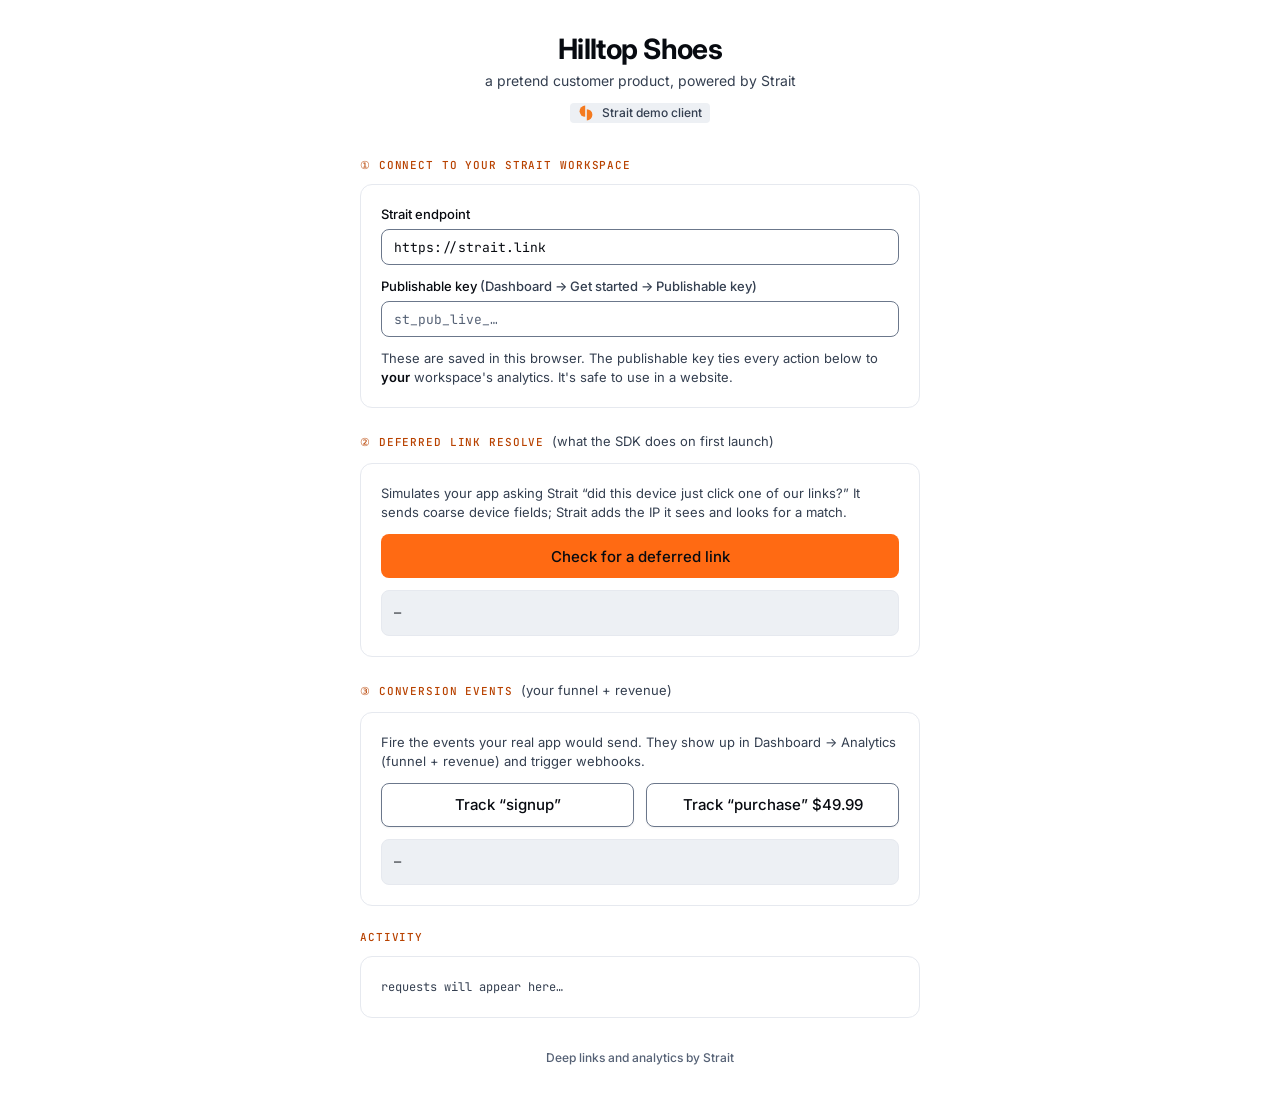
==== commit 66e54a72: "Demo client: rename the placeholder company Acme to Hilltop Shoes (title + H1) Acme is a real compan" ====
--- a/index.html
+++ b/index.html
@@ -3,7 +3,7 @@
 <head>
 <meta charset="utf-8">
 <meta name="viewport" content="width=device-width, initial-scale=1, viewport-fit=cover">
-<title>Acme — a Strait demo client</title>
+<title>Hilltop Shoes — a Strait demo client</title>
 <link rel="icon" href="assets/favicon.svg" type="image/svg+xml">
 <link rel="preconnect" href="https://fonts.googleapis.com">
 <link rel="preconnect" href="https://fonts.gstatic.com" crossorigin>
@@ -43,7 +43,7 @@
 <body class="st-root">
 <div class="wrap">
   <header>
-    <h1 class="st-h1">Acme App</h1>
+    <h1 class="st-h1">Hilltop Shoes</h1>
     <p class="tag st-muted">a pretend customer product, powered by Strait</p>
     <span class="powered st-badge st-badge--plain"><img src="assets/strait-mark-small.svg" alt="">Strait demo client</span>
   </header>
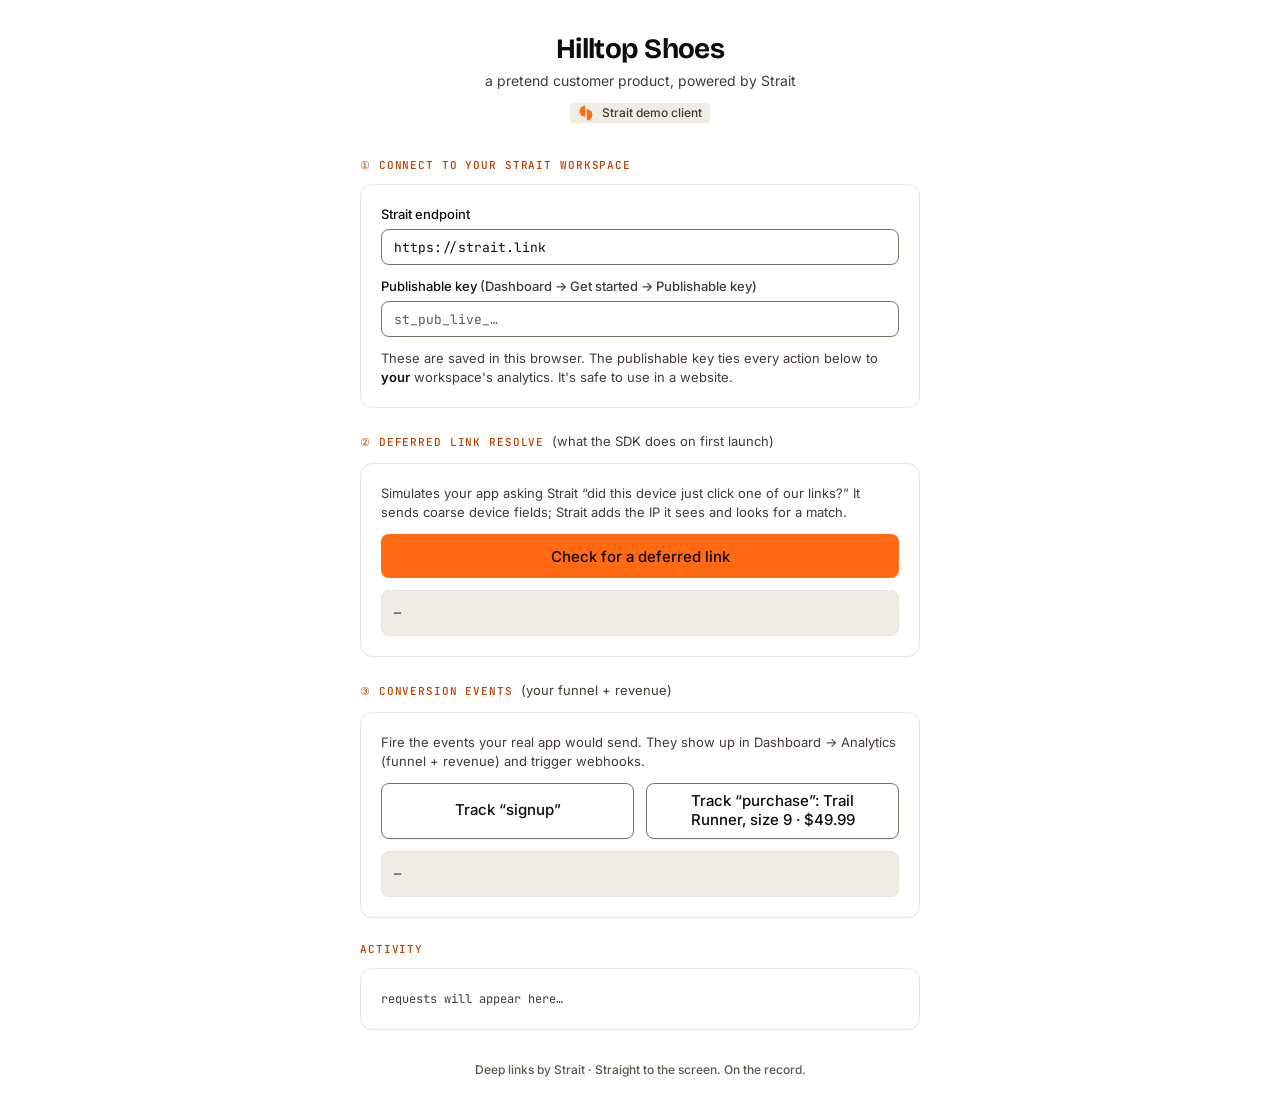
==== commit 32eecf66: "Demo site: warm palette (no blue), logo orange #FF6A13, Bricolage Grotesque, Trail Runner purchase, " ====
--- a/index.html
+++ b/index.html
@@ -7,8 +7,9 @@
 <link rel="icon" href="assets/favicon.svg" type="image/svg+xml">
 <link rel="preconnect" href="https://fonts.googleapis.com">
 <link rel="preconnect" href="https://fonts.gstatic.com" crossorigin>
-<link rel="stylesheet" href="https://fonts.googleapis.com/css2?family=Geist:wght@500;600;700&family=Inter:wght@400;500;600&family=JetBrains+Mono:wght@400;500&display=swap">
+<link rel="stylesheet" href="https://fonts.googleapis.com/css2?family=Bricolage+Grotesque:opsz,wght@12..96,700&family=Inter:wght@400;500;600&family=JetBrains+Mono:wght@400;500&display=swap">
 <link rel="stylesheet" href="strait-tokens.css">
+<link rel="stylesheet" href="strait-warm.css">
 <link rel="stylesheet" href="strait-ui.css">
 <style>
   *{box-sizing:border-box;margin:0;padding:0;-webkit-text-size-adjust:100%}
@@ -73,7 +74,7 @@
     <p class="hint">Fire the events your real app would send. They show up in Dashboard → Analytics (funnel + revenue) and trigger webhooks.</p>
     <div class="row">
       <button class="st-btn st-btn--secondary st-btn--lg" id="btnSignup">Track “signup”</button>
-      <button class="st-btn st-btn--secondary st-btn--lg" id="btnPurchase">Track “purchase” $49.99</button>
+      <button class="st-btn st-btn--secondary st-btn--lg" id="btnPurchase">Track “purchase”: Trail Runner, size 9 · $49.99</button>
     </div>
     <div class="res" id="eventRes">—</div>
   </div>
@@ -81,7 +82,7 @@
   <h2 class="step"><span class="st-overline">Activity</span></h2>
   <div class="card st-card"><div class="log" id="log"><span class="muted">requests will appear here…</span></div></div>
 
-  <footer>Deep links and analytics by Strait</footer>
+  <footer>Deep links by Strait · Straight to the screen. On the record.</footer>
 </div>
 
 <script>
--- a/strait-warm.css
+++ b/strait-warm.css
@@ -0,0 +1,270 @@
+/* Strait warm palette: loaded AFTER strait-tokens.css on every page.
+ * Values copied exactly from the site's lib/theme.mjs (LIGHT, DARK, DERIVED_LIGHT, DERIVED_DARK),
+ * decision 10 Oct 2026: logo orange #FF6A13, warm neutrals, no blue (status keeps its meaning through
+ * the glyph and the word, not a second hue). The design-system file stays generated and untouched. */
+:root {
+  color-scheme: light;
+  --st-bg: #FFFFFF;
+  --st-bg-subtle: #F7F5F1;
+  --st-bg-muted: #EFECE6;
+  --st-surface: #FFFFFF;
+  --st-surface-raised: #FFFFFF;
+  --st-border: #E8E4DD;
+  --st-border-strong: #D2CBC1;
+  --st-border-control: #7A7166;
+  --st-text: #0F0D0A;
+  --st-text-muted: #423B33;
+  --st-text-subtle: #5F574D;
+  --st-text-inverse: #FFFFFF;
+  --st-brand: #FF6A13;
+  --st-brand-hover: #FF8237;
+  --st-brand-press: #E85600;
+  --st-on-brand: #0F0D0A;
+  --st-brand-subtle: #FFF4EC;
+  --st-brand-border: #FFC49E;
+  --st-brand-text: #B84200;
+  --st-link: #B84200;
+  --st-link-hover: #8A3304;
+  --st-focus-ring: #E85600;
+  --st-field: #FF6A13;
+  --st-on-field: #0F0D0A;
+  --st-night: #0E0C0A;
+  --st-on-night: #F6F3EE;
+  --st-on-night-muted: #B8B0A5;
+  --st-lane: #E85600;
+  --st-lane-text: #B84200;
+  --st-accent: #E85600;
+  --st-accent-text: #B84200;
+  --st-success: #B84200;
+  --st-success-bg: #FFF4EC;
+  --st-warning: #8A3304;
+  --st-warning-bg: #FFF4EC;
+  --st-danger: #8A3304;
+  --st-danger-bg: #FFF4EC;
+  --st-info: #5F574D;
+  --st-info-bg: #F7F5F1;
+  --st-chart-1: #FF6A13;
+  --st-chart-2: #B84200;
+  --st-chart-3: #8A3304;
+  --st-chart-4: #FFC49E;
+  --st-chart-5: #7A7166;
+  --st-chart-6: #423B33;
+  --st-logo-mark: #FF6A13;
+  --st-logo-word: #0F0D0A;
+  --st-status-ok: #B84200;
+  --st-status-ok-bg: #FFF4EC;
+  --st-status-degraded: #8A3304;
+  --st-status-degraded-bg: #FFF4EC;
+  --st-status-broken: #8A3304;
+  --st-status-broken-bg: #FFF4EC;
+  --st-status-unknown: #5F574D;
+  --st-status-unknown-bg: #EFECE6;
+  --st-certainty-exact: #B84200;
+  --st-certainty-exact-bg: #FFF4EC;
+  --st-certainty-likely: #B84200;
+  --st-certainty-likely-bg: #FFF4EC;
+  --st-certainty-estimated: #7A7166;
+  --st-certainty-estimated-bg: #EFECE6;
+  --st-certainty-failed: #8A3304;
+  --st-certainty-failed-bg: #FFF4EC;
+  --st-chart-other: #7A7166;
+  --st-chart-grid: #E8E4DD;
+  --st-chart-axis: #D2CBC1;
+  --st-chart-focus: #0F0D0A;
+  --st-seq-1: #FFF4EC;
+  --st-seq-2: #FFC49E;
+  --st-seq-3: #FF8237;
+  --st-seq-4: #E85600;
+  --st-seq-5: #8A3304;
+  --st-diverging-neg: #7A7166;
+  --st-diverging-mid: #EFECE6;
+  --st-diverging-pos: #FF6A13;
+  --st-shadow-sm: 0 1px 2px rgba(15,13,10,0.06);
+  --st-shadow-md: 0 4px 12px rgba(15,13,10,0.08), 0 1px 3px rgba(15,13,10,0.06);
+  --st-shadow-lg: 0 16px 40px rgba(15,13,10,0.14), 0 4px 12px rgba(15,13,10,0.08);
+  --st-scrim: rgba(15,13,10,0.48);
+  --st-gradient-scene: linear-gradient(180deg, #FFFFFF 0%, #F7F5F1 100%);
+  --st-gradient-night: linear-gradient(180deg, #191613 0%, #0E0C0A 55%, #0A0908 100%);
+  --st-gradient-focus-wash: linear-gradient(180deg, #FFF4EC 0%, #FFFFFF 45%);
+  --st-gradient-skeleton: linear-gradient(90deg, #EFECE6 0%, #F7F5F1 50%, #EFECE6 100%);
+  --st-gradient-seq: linear-gradient(90deg, #FFF4EC, #FFC49E, #FF8237, #E85600, #8A3304);
+  --st-gradient-diverging: linear-gradient(90deg, #7A7166, #EFECE6, #FF6A13);
+}
+@media (prefers-color-scheme: dark) {
+  :root:not([data-theme="light"]) {
+    color-scheme: dark;
+    --st-bg: #0E0C0A;
+    --st-bg-subtle: #14120F;
+    --st-bg-muted: #221E1A;
+    --st-surface: #191613;
+    --st-surface-raised: #221E1A;
+    --st-border: #2B2621;
+    --st-border-strong: #3E3831;
+    --st-border-control: #7D746A;
+    --st-text: #F6F3EE;
+    --st-text-muted: #B8B0A5;
+    --st-text-subtle: #9A9186;
+    --st-text-inverse: #0F0D0A;
+    --st-brand: #FF6A13;
+    --st-brand-hover: #FF8237;
+    --st-brand-press: #E85600;
+    --st-on-brand: #0F0D0A;
+    --st-brand-subtle: #2A1A10;
+    --st-brand-border: #5C2306;
+    --st-brand-text: #FF8237;
+    --st-link: #FF8237;
+    --st-link-hover: #FF9C5E;
+    --st-focus-ring: #FF8237;
+    --st-field: #FF6A13;
+    --st-on-field: #0F0D0A;
+    --st-night: #0E0C0A;
+    --st-on-night: #F6F3EE;
+    --st-on-night-muted: #B8B0A5;
+    --st-lane: #FF8237;
+    --st-lane-text: #FF8237;
+    --st-accent: #FF8237;
+    --st-accent-text: #FF8237;
+    --st-success: #FF8237;
+    --st-success-bg: #2A1A10;
+    --st-warning: #FFC49E;
+    --st-warning-bg: #2A1A10;
+    --st-danger: #FF9C5E;
+    --st-danger-bg: #2A1A10;
+    --st-info: #B8B0A5;
+    --st-info-bg: #191613;
+    --st-chart-1: #FF6A13;
+    --st-chart-2: #FF9C5E;
+    --st-chart-3: #FFC49E;
+    --st-chart-4: #B84200;
+    --st-chart-5: #9A9186;
+    --st-chart-6: #B8B0A5;
+    --st-logo-mark: #FF6A13;
+    --st-logo-word: #F6F3EE;
+    --st-status-ok: #FF8237;
+    --st-status-ok-bg: #2A1A10;
+    --st-status-degraded: #FFC49E;
+    --st-status-degraded-bg: #2A1A10;
+    --st-status-broken: #FF9C5E;
+    --st-status-broken-bg: #2A1A10;
+    --st-status-unknown: #B8B0A5;
+    --st-status-unknown-bg: #221E1A;
+    --st-certainty-exact: #FF8237;
+    --st-certainty-exact-bg: #2A1A10;
+    --st-certainty-likely: #FF9C5E;
+    --st-certainty-likely-bg: #2A1A10;
+    --st-certainty-estimated: #9A9186;
+    --st-certainty-estimated-bg: #221E1A;
+    --st-certainty-failed: #FF9C5E;
+    --st-certainty-failed-bg: #2A1A10;
+    --st-chart-other: #9A9186;
+    --st-chart-grid: #2B2621;
+    --st-chart-axis: #3E3831;
+    --st-chart-focus: #F6F3EE;
+    --st-seq-1: #2A1A10;
+    --st-seq-2: #5C2306;
+    --st-seq-3: #B84200;
+    --st-seq-4: #FF6A13;
+    --st-seq-5: #FFC49E;
+    --st-diverging-neg: #9A9186;
+    --st-diverging-mid: #2B2621;
+    --st-diverging-pos: #FF6A13;
+    --st-shadow-sm: 0 1px 2px rgba(5,4,3,0.5);
+    --st-shadow-md: 0 4px 12px rgba(5,4,3,0.55), 0 1px 3px rgba(5,4,3,0.4);
+    --st-shadow-lg: 0 16px 40px rgba(5,4,3,0.65), 0 4px 12px rgba(5,4,3,0.45);
+    --st-scrim: rgba(0,0,0,0.64);
+    --st-gradient-scene: linear-gradient(180deg, #14120F 0%, #0E0C0A 55%, #0A0908 100%);
+    --st-gradient-night: linear-gradient(180deg, #14120F 0%, #0E0C0A 55%, #0A0908 100%);
+    --st-gradient-focus-wash: linear-gradient(180deg, #2A1A10 0%, #191613 45%);
+    --st-gradient-skeleton: linear-gradient(90deg, #221E1A 0%, #2B2621 50%, #221E1A 100%);
+    --st-gradient-seq: linear-gradient(90deg, #2A1A10, #5C2306, #B84200, #FF6A13, #FFC49E);
+    --st-gradient-diverging: linear-gradient(90deg, #9A9186, #2B2621, #FF6A13);
+  }
+}
+:root[data-theme="dark"] {
+  color-scheme: dark;
+  --st-bg: #0E0C0A;
+  --st-bg-subtle: #14120F;
+  --st-bg-muted: #221E1A;
+  --st-surface: #191613;
+  --st-surface-raised: #221E1A;
+  --st-border: #2B2621;
+  --st-border-strong: #3E3831;
+  --st-border-control: #7D746A;
+  --st-text: #F6F3EE;
+  --st-text-muted: #B8B0A5;
+  --st-text-subtle: #9A9186;
+  --st-text-inverse: #0F0D0A;
+  --st-brand: #FF6A13;
+  --st-brand-hover: #FF8237;
+  --st-brand-press: #E85600;
+  --st-on-brand: #0F0D0A;
+  --st-brand-subtle: #2A1A10;
+  --st-brand-border: #5C2306;
+  --st-brand-text: #FF8237;
+  --st-link: #FF8237;
+  --st-link-hover: #FF9C5E;
+  --st-focus-ring: #FF8237;
+  --st-field: #FF6A13;
+  --st-on-field: #0F0D0A;
+  --st-night: #0E0C0A;
+  --st-on-night: #F6F3EE;
+  --st-on-night-muted: #B8B0A5;
+  --st-lane: #FF8237;
+  --st-lane-text: #FF8237;
+  --st-accent: #FF8237;
+  --st-accent-text: #FF8237;
+  --st-success: #FF8237;
+  --st-success-bg: #2A1A10;
+  --st-warning: #FFC49E;
+  --st-warning-bg: #2A1A10;
+  --st-danger: #FF9C5E;
+  --st-danger-bg: #2A1A10;
+  --st-info: #B8B0A5;
+  --st-info-bg: #191613;
+  --st-chart-1: #FF6A13;
+  --st-chart-2: #FF9C5E;
+  --st-chart-3: #FFC49E;
+  --st-chart-4: #B84200;
+  --st-chart-5: #9A9186;
+  --st-chart-6: #B8B0A5;
+  --st-logo-mark: #FF6A13;
+  --st-logo-word: #F6F3EE;
+  --st-status-ok: #FF8237;
+  --st-status-ok-bg: #2A1A10;
+  --st-status-degraded: #FFC49E;
+  --st-status-degraded-bg: #2A1A10;
+  --st-status-broken: #FF9C5E;
+  --st-status-broken-bg: #2A1A10;
+  --st-status-unknown: #B8B0A5;
+  --st-status-unknown-bg: #221E1A;
+  --st-certainty-exact: #FF8237;
+  --st-certainty-exact-bg: #2A1A10;
+  --st-certainty-likely: #FF9C5E;
+  --st-certainty-likely-bg: #2A1A10;
+  --st-certainty-estimated: #9A9186;
+  --st-certainty-estimated-bg: #221E1A;
+  --st-certainty-failed: #FF9C5E;
+  --st-certainty-failed-bg: #2A1A10;
+  --st-chart-other: #9A9186;
+  --st-chart-grid: #2B2621;
+  --st-chart-axis: #3E3831;
+  --st-chart-focus: #F6F3EE;
+  --st-seq-1: #2A1A10;
+  --st-seq-2: #5C2306;
+  --st-seq-3: #B84200;
+  --st-seq-4: #FF6A13;
+  --st-seq-5: #FFC49E;
+  --st-diverging-neg: #9A9186;
+  --st-diverging-mid: #2B2621;
+  --st-diverging-pos: #FF6A13;
+  --st-shadow-sm: 0 1px 2px rgba(5,4,3,0.5);
+  --st-shadow-md: 0 4px 12px rgba(5,4,3,0.55), 0 1px 3px rgba(5,4,3,0.4);
+  --st-shadow-lg: 0 16px 40px rgba(5,4,3,0.65), 0 4px 12px rgba(5,4,3,0.45);
+  --st-scrim: rgba(0,0,0,0.64);
+  --st-gradient-scene: linear-gradient(180deg, #14120F 0%, #0E0C0A 55%, #0A0908 100%);
+  --st-gradient-night: linear-gradient(180deg, #14120F 0%, #0E0C0A 55%, #0A0908 100%);
+  --st-gradient-focus-wash: linear-gradient(180deg, #2A1A10 0%, #191613 45%);
+  --st-gradient-skeleton: linear-gradient(90deg, #221E1A 0%, #2B2621 50%, #221E1A 100%);
+  --st-gradient-seq: linear-gradient(90deg, #2A1A10, #5C2306, #B84200, #FF6A13, #FFC49E);
+  --st-gradient-diverging: linear-gradient(90deg, #9A9186, #2B2621, #FF6A13);
+}
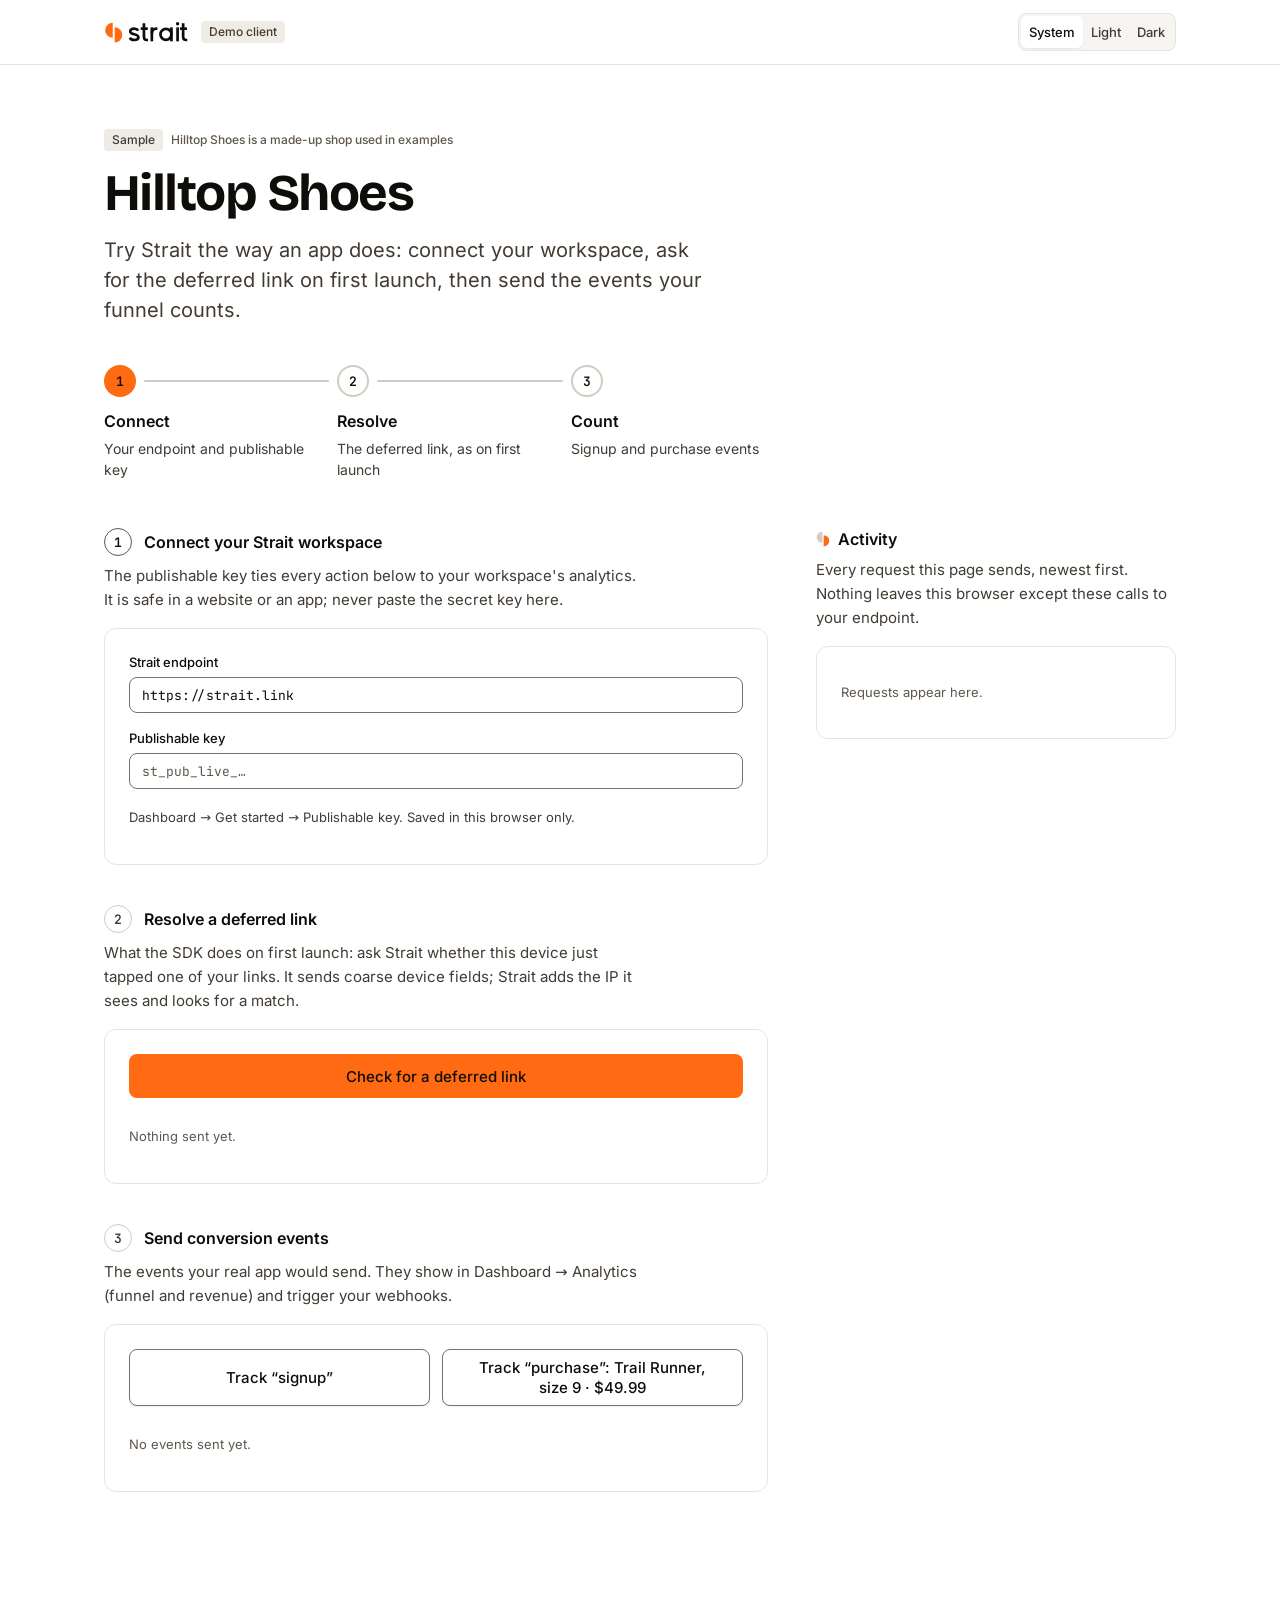
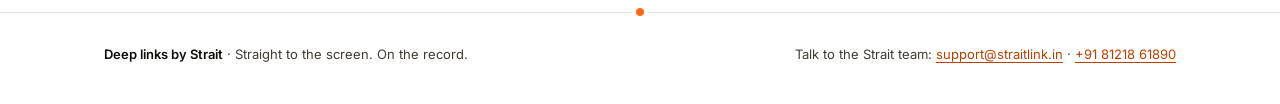
==== commit e819960f: "Demo site: Strait design system v5, dark first, self-hosted fonts - v5 tokens, UI and parts CSS copi" ====
--- a/index.html
+++ b/index.html
@@ -3,110 +3,169 @@
 <head>
 <meta charset="utf-8">
 <meta name="viewport" content="width=device-width, initial-scale=1, viewport-fit=cover">
-<title>Hilltop Shoes — a Strait demo client</title>
+<meta name="color-scheme" content="dark light">
+<title>Hilltop Shoes · a Strait demo client</title>
+<script>try{var t=localStorage.getItem('strait.theme');if(t==='light'||t==='dark')document.documentElement.dataset.theme=t}catch(e){}</script>
 <link rel="icon" href="assets/favicon.svg" type="image/svg+xml">
-<link rel="preconnect" href="https://fonts.googleapis.com">
-<link rel="preconnect" href="https://fonts.gstatic.com" crossorigin>
-<link rel="stylesheet" href="https://fonts.googleapis.com/css2?family=Bricolage+Grotesque:opsz,wght@12..96,700&family=Inter:wght@400;500;600&family=JetBrains+Mono:wght@400;500&display=swap">
+<link rel="preload" href="assets/fonts/bricolage-grotesque.woff2" as="font" type="font/woff2" crossorigin>
+<link rel="stylesheet" href="assets/fonts.css">
 <link rel="stylesheet" href="strait-tokens.css">
-<link rel="stylesheet" href="strait-warm.css">
 <link rel="stylesheet" href="strait-ui.css">
-<style>
-  *{box-sizing:border-box;margin:0;padding:0;-webkit-text-size-adjust:100%}
-  body{background:var(--st-bg-subtle);min-height:100vh;
-    padding:0 var(--st-space-4) calc(var(--st-space-10) + env(safe-area-inset-bottom))}
-  .wrap{max-width:560px;margin:0 auto}
-  header{text-align:center;padding:var(--st-space-8) var(--st-space-1) var(--st-space-2)}
-  header .st-h1{font-size:28px;line-height:34px}
-  .tag{margin-top:var(--st-space-1)}
-  /* A neutral tag, not a status or an action (DS v4.1 §9.8): orange stays for "act here". Mark below 24px = small mark (§3). */
-  .powered{display:inline-flex;align-items:center;gap:var(--st-space-2);margin-top:var(--st-space-3);border-radius:var(--st-radius-xs)}
-  .powered img{width:16px;height:16px}
-  .step{display:flex;align-items:baseline;flex-wrap:wrap;gap:var(--st-space-2);margin:var(--st-space-6) 0 var(--st-space-3)}
-  .step .st-overline{color:var(--st-brand-text)}
-  .step .st-muted{font:var(--st-text-body-sm)}
-  .card{margin-bottom:var(--st-space-3);display:flex;flex-direction:column;gap:var(--st-space-3)}
-  .row{display:grid;grid-template-columns:1fr 1fr;gap:var(--st-space-3)}
-  .row .st-btn{white-space:normal;line-height:1.25;height:auto;min-height:44px;padding-block:var(--st-space-2)}
-  @media (max-width:400px){.row{grid-template-columns:1fr}}
-  .res{font:var(--st-text-code);font-size:12px;background:var(--st-bg-muted);border:1px solid var(--st-border);
-    border-radius:var(--st-radius-md);padding:var(--st-space-3);white-space:pre-wrap;word-break:break-word;
-    color:var(--st-text);min-height:44px}
-  .ok{color:var(--st-success)}.err{color:var(--st-danger)}.muted{color:var(--st-text-muted)}
-  .log{font:var(--st-text-code);font-size:12px;color:var(--st-text-muted)}
-  .log .line{padding:6px 0;border-bottom:1px solid var(--st-border)}
-  .log .line:last-child{border-bottom:0}
-  .hint{font:var(--st-text-body-sm);color:var(--st-text-muted)}
-  .hint b{color:var(--st-text);font-weight:600}
-  footer{text-align:center;margin-top:var(--st-space-8);font:var(--st-text-caption);color:var(--st-text-subtle)}
-</style>
+<link rel="stylesheet" href="strait-parts.css">
+<link rel="stylesheet" href="assets/demo.css">
 </head>
 <body class="st-root">
-<div class="wrap">
-  <header>
-    <h1 class="st-h1">Hilltop Shoes</h1>
-    <p class="tag st-muted">a pretend customer product, powered by Strait</p>
-    <span class="powered st-badge st-badge--plain"><img src="assets/strait-mark-small.svg" alt="">Strait demo client</span>
-  </header>
-
-  <h2 class="step"><span class="st-overline">① Connect to your Strait workspace</span></h2>
-  <div class="card st-card">
-    <div class="st-field">
-      <label class="st-label" for="endpoint">Strait endpoint</label>
-      <input class="st-input st-input--mono" id="endpoint" value="https://strait.link">
-    </div>
-    <div class="st-field">
-      <label class="st-label" for="publishableKey">Publishable key <span class="muted">(Dashboard → Get started → Publishable key)</span></label>
-      <input class="st-input st-input--mono" id="publishableKey" placeholder="st_pub_live_…">
-    </div>
-    <p class="hint">These are saved in this browser. The publishable key ties every action below to <b>your</b> workspace's analytics. It's safe to use in a website.</p>
+<a class="skip" href="#main">Skip to the demo</a>
+<header class="bar">
+  <div class="bar-in">
+    <a class="brand" href="./" aria-label="Strait demo client, home">
+      <img class="lk-l" src="assets/strait-lockup.svg" alt="Strait" width="85" height="28">
+      <img class="lk-d" src="assets/strait-lockup-dark.svg" alt="Strait" width="85" height="28">
+    </a>
+    <span class="tag">Demo client</span>
+    <div class="theme" role="group" aria-label="Theme">
+      <button type="button" class="t-sys" data-theme-set="system" aria-pressed="true">System</button>
+      <button type="button" data-theme-set="light" aria-pressed="false">Light</button>
+      <button type="button" data-theme-set="dark" aria-pressed="false">Dark</button>
+    </div>
   </div>
-
-  <h2 class="step"><span class="st-overline">② Deferred link resolve</span><span class="st-muted">(what the SDK does on first launch)</span></h2>
-  <div class="card st-card">
-    <p class="hint">Simulates your app asking Strait “did this device just click one of our links?” It sends coarse device fields; Strait adds the IP it sees and looks for a match.</p>
-    <button class="st-btn st-btn--primary st-btn--lg st-btn--block" id="btnMatch">Check for a deferred link</button>
-    <div class="res" id="matchRes">—</div>
+</header>
+
+<main id="main" class="wrap">
+  <section class="hero" aria-labelledby="title">
+    <p class="eyebrow"><span class="tag">Sample</span><span>Hilltop Shoes is a made-up shop used in examples</span></p>
+    <h1 class="title" id="title">Hilltop Shoes</h1>
+    <p class="lead">Try Strait the way an app does: connect your workspace, ask for the deferred link on first launch, then send the events your funnel counts.</p>
+  </section>
+
+  <ol class="rail" aria-label="Steps" id="rail">
+    <li class="rail-s is-on" aria-current="step"><span class="rail-in"><b class="rail-n">1</b><span class="rail-t">Connect</span><span class="rail-d">Your endpoint and publishable key</span></span></li>
+    <li class="rail-s"><span class="rail-in"><b class="rail-n">2</b><span class="rail-t">Resolve</span><span class="rail-d">The deferred link, as on first launch</span></span></li>
+    <li class="rail-s"><span class="rail-in"><b class="rail-n">3</b><span class="rail-t">Count</span><span class="rail-d">Signup and purchase events</span></span></li>
+  </ol>
+
+  <div class="cols">
+  <div class="steps">
+  <section class="step is-on" id="step1" aria-labelledby="h-step1">
+    <h2 class="step-h" id="h-step1"><span class="step-n" aria-hidden="true">1</span>Connect your Strait workspace</h2>
+    <p class="step-p">The publishable key ties every action below to your workspace's analytics. It is safe in a website or an app; never paste the secret key here.</p>
+    <div class="card st-card">
+      <div class="st-field">
+        <label class="st-label" for="endpoint">Strait endpoint</label>
+        <input class="st-input st-input--mono" id="endpoint" value="https://strait.link" autocomplete="off" spellcheck="false" inputmode="url">
+      </div>
+      <div class="st-field">
+        <label class="st-label" for="publishableKey">Publishable key</label>
+        <input class="st-input st-input--mono" id="publishableKey" placeholder="st_pub_live_…" autocomplete="off" spellcheck="false" aria-describedby="pk-help">
+        <p class="st-help" id="pk-help">Dashboard → Get started → Publishable key. Saved in this browser only.</p>
+      </div>
+    </div>
+  </section>
+
+  <section class="step" id="step2" aria-labelledby="h-step2">
+    <h2 class="step-h" id="h-step2"><span class="step-n" aria-hidden="true">2</span>Resolve a deferred link</h2>
+    <p class="step-p">What the SDK does on first launch: ask Strait whether this device just tapped one of your links. It sends coarse device fields; Strait adds the IP it sees and looks for a match.</p>
+    <div class="card st-card">
+      <button class="st-btn st-btn--primary st-btn--lg st-btn--block" id="btnMatch" type="button">Check for a deferred link</button>
+      <div id="matchRes" aria-live="polite"><p class="empty">Nothing sent yet.</p></div>
+    </div>
+  </section>
+
+  <section class="step" id="step3" aria-labelledby="h-step3">
+    <h2 class="step-h" id="h-step3"><span class="step-n" aria-hidden="true">3</span>Send conversion events</h2>
+    <p class="step-p">The events your real app would send. They show in Dashboard → Analytics (funnel and revenue) and trigger your webhooks.</p>
+    <div class="card st-card">
+      <div class="row">
+        <button class="st-btn st-btn--secondary st-btn--lg" id="btnSignup" type="button">Track “signup”</button>
+        <button class="st-btn st-btn--secondary st-btn--lg" id="btnPurchase" type="button">Track “purchase”: Trail Runner, size 9 · $49.99</button>
+      </div>
+      <div id="eventRes" aria-live="polite"><p class="empty">No events sent yet.</p></div>
+    </div>
+  </section>
+
   </div>
-
-  <h2 class="step"><span class="st-overline">③ Conversion events</span><span class="st-muted">(your funnel + revenue)</span></h2>
-  <div class="card st-card">
-    <p class="hint">Fire the events your real app would send. They show up in Dashboard → Analytics (funnel + revenue) and trigger webhooks.</p>
-    <div class="row">
-      <button class="st-btn st-btn--secondary st-btn--lg" id="btnSignup">Track “signup”</button>
-      <button class="st-btn st-btn--secondary st-btn--lg" id="btnPurchase">Track “purchase”: Trail Runner, size 9 · $49.99</button>
-    </div>
-    <div class="res" id="eventRes">—</div>
+  <aside class="step record" aria-labelledby="h-log">
+    <h2 class="step-h record-h" id="h-log"><svg class="h-mm h-mm--r" viewBox="4 1 40 46" aria-hidden="true" focusable="false"><path class="h-mm-l" d="M22 3A16 16 0 0 0 22 35Z"/><path class="h-mm-r" d="M26 45A16 16 0 0 0 26 13Z"/></svg>Activity</h2>
+    <p class="step-p">Every request this page sends, newest first. Nothing leaves this browser except these calls to your endpoint.</p>
+    <div class="card st-card">
+      <ol class="log" id="log"><li class="empty">Requests appear here.</li></ol>
+    </div>
+  </aside>
   </div>
-
-  <h2 class="step"><span class="st-overline">Activity</span></h2>
-  <div class="card st-card"><div class="log" id="log"><span class="muted">requests will appear here…</span></div></div>
-
-  <footer>Deep links by Strait · Straight to the screen. On the record.</footer>
-</div>
-
+</main>
+
+<div class="seam" aria-hidden="true"><i class="seam-dot"></i></div>
+<footer class="foot">
+  <p><b>Deep links by Strait</b> · Straight to the screen. On the record.</p>
+  <p>Talk to the Strait team: <a href="mailto:support@straitlink.in">support@straitlink.in</a> · <a href="tel:+918121861890">+91 81218 61890</a></p>
+</footer>
+
+<script src="assets/theme.js"></script>
 <script>
 const $ = (id) => document.getElementById(id);
-const cfg = () => ({ endpoint: $('endpoint').value.replace(/\/+$/,''), publishableKey: $('publishableKey').value.trim() });
+const cfg = () => ({ endpoint: $('endpoint').value.replace(/\/+$/, ''), publishableKey: $('publishableKey').value.trim() });
 
 // Served from this machine → default to the local engine (npm run dev, port 3000)
 // rather than the hosted one, so local testing never silently hits old code.
 if (['localhost', '127.0.0.1'].includes(location.hostname)) $('endpoint').value = 'http://localhost:3000';
 
-// persist config (an endpoint/key you typed wins over the default above)
-for (const k of ['endpoint','publishableKey']) {
-  const v = localStorage.getItem('strait_'+k); if (v) $(k).value = v;
-  $(k).addEventListener('input', () => localStorage.setItem('strait_'+k, $(k).value));
-}
-
-function logLine(msg, ok) {
+// Persist config (an endpoint / key you typed wins over the default above).
+for (const k of ['endpoint', 'publishableKey']) {
+  try { const v = localStorage.getItem('strait_' + k); if (v) $(k).value = v; } catch {}
+  $(k).addEventListener('input', () => { try { localStorage.setItem('strait_' + k, $(k).value); } catch {} progress(); });
+}
+
+// ── Small DOM helpers: everything from the network is set as text, never as HTML ──
+function h(tag, attrs = {}, ...kids) {
+  const n = document.createElement(tag);
+  for (const [k, v] of Object.entries(attrs)) n.setAttribute(k, v);
+  for (const c of kids) n.append(c instanceof Node ? c : document.createTextNode(String(c)));
+  return n;
+}
+const MARK = '<svg class="h-mm h-mm--r h-rcpt-m" viewBox="4 1 40 46" aria-hidden="true" focusable="false"><path class="h-mm-l" d="M22 3A16 16 0 0 0 22 35Z"/><path class="h-mm-r" d="M26 45A16 16 0 0 0 26 13Z"/></svg>';
+/** A health chip: glyph + word (OK / Broken), with the HTTP status as its label. */
+function chip(ok, label) {
+  return h('span', { class: 'chip', 'data-set': 'health', 'data-value': ok ? 'ok' : 'broken' }, `${label}: ${ok ? 'OK' : 'Broken'}`);
+}
+function line(k, v, block = false) {
+  return h('li', block ? { class: 'is-block' } : {}, h('span', { class: 'h-rk' }, k), h('span', { class: 'sr' }, ': '), h('i', { 'aria-hidden': 'true' }), h('span', { class: 'h-rv' }, v));
+}
+let receipts = 0;
+/** The record of one request: a receipt on warm paper, with the raw reply under it. */
+function receipt(head, lines, note, raw) {
+  const id = 'rc-' + (++receipts);
+  const top = h('p', { class: 'h-rcpt-h', id }, h('span', {}, head));
+  top.insertAdjacentHTML('beforeend', MARK);
+  const art = h('article', { class: 'h-rcpt', 'aria-labelledby': id }, top, h('ul', { class: 'h-rcpt-l' }, ...lines));
+  if (note) art.append(h('p', { class: 'h-rcpt-b' }, note));
+  const frag = document.createDocumentFragment();
+  frag.append(art);
+  if (raw !== undefined) frag.append(h('details', { class: 'raw' }, h('summary', {}, 'Raw reply'), h('pre', {}, typeof raw === 'string' ? raw : JSON.stringify(raw, null, 2))));
+  return frag;
+}
+const clock = () => new Date().toLocaleTimeString([], { hour: '2-digit', minute: '2-digit', second: '2-digit' });
+
+function logLine(msg, ok, status) {
   const el = $('log');
-  if (el.querySelector('.muted')) el.innerHTML = '';
-  const d = document.createElement('div');
-  d.className = 'line';
-  d.innerHTML = '<span class="'+(ok?'ok':'err')+'">'+(ok?'✓':'✗')+'</span> '+new Date().toLocaleTimeString()+' — '+msg;
-  el.prepend(d);
-}
+  if (el.querySelector('.empty')) el.textContent = '';
+  el.prepend(h('li', {}, h('time', {}, clock()), chip(ok, status), h('span', { class: 'msg' }, msg)));
+}
+
+// ── The 1/2/3 rail follows what has been done ──
+const done = { match: false, event: false };
+function progress() {
+  const steps = [!!cfg().publishableKey, done.match, done.event];
+  const current = steps.indexOf(false); // -1 = all done
+  document.querySelectorAll('#rail .rail-s').forEach((li, i) => {
+    li.classList.toggle('is-done', steps[i] && i !== current);
+    li.classList.toggle('is-on', i === current);
+    if (i === current) li.setAttribute('aria-current', 'step'); else li.removeAttribute('aria-current');
+    const sec = $('step' + (i + 1));
+    sec.classList.toggle('is-on', i === current);
+    sec.classList.toggle('is-done', steps[i] && i !== current);
+  });
+}
+progress();
 
 function device() {
   return {
@@ -127,34 +186,56 @@
   return { status: res.status, ok: res.ok, body: parsed };
 }
 
+function needKey(target) {
+  target.replaceChildren(h('p', { class: 'st-error', role: 'alert' }, 'Enter your publishable key first (step 1).'));
+  $('publishableKey').setAttribute('aria-invalid', 'true');
+  $('publishableKey').focus();
+}
+$('publishableKey').addEventListener('input', () => $('publishableKey').removeAttribute('aria-invalid'));
+
 $('btnMatch').onclick = async () => {
   const { publishableKey } = cfg();
-  if (!publishableKey) { $('matchRes').innerHTML = '<span class="err">Enter your publishable key first.</span>'; return; }
-  $('btnMatch').disabled = true; $('matchRes').textContent = '…';
+  if (!publishableKey) return needKey($('matchRes'));
+  $('btnMatch').disabled = true;
+  $('matchRes').replaceChildren(h('p', { class: 'empty' }, 'Asking Strait…'));
   try {
     const r = await post('/v1/match', { publishableKey, ...device() });
-    $('matchRes').textContent = JSON.stringify(r.body, null, 2);
-    logLine('POST /v1/match → '+r.status+(r.body?.matched?' (MATCHED → '+r.body.longUrl+')':' (no match yet)'), r.ok);
+    const b = r.body || {};
+    const lines = [line('Reply', chip(r.ok, r.status)), line('Matched', b.matched ? 'Yes' : 'No')];
+    if (b.matchMethod) lines.push(line('Method', b.matchMethod));
+    if (b.longUrl) lines.push(line('Goes to', b.longUrl, true));
+    if (b.clickId) lines.push(line('Tap id', b.clickId));
+    if (!r.ok && b.reason) lines.push(line('Reason', b.reason));
+    lines.push(line('Time', clock()));
+    const note = r.ok
+      ? (b.matched ? 'Your app would open this screen now. Pass the tap id with conversion events.' : 'No recent tap from this device. Tap one of your links on this device, then check again.')
+      : 'Check the endpoint and the publishable key.';
+    $('matchRes').replaceChildren(receipt('POST /v1/match', lines, note, r.body ?? '(no JSON body)'));
+    logLine('POST /v1/match' + (b.matched ? ` matched → ${b.longUrl}` : ' no match yet'), r.ok, r.status);
+    if (r.ok) { done.match = true; progress(); }
   } catch (e) {
-    $('matchRes').innerHTML = '<span class="err">'+e.message+' — is the endpoint reachable & the publishable key correct?</span>';
-    logLine('POST /v1/match failed: '+e.message, false);
+    $('matchRes').replaceChildren(receipt('POST /v1/match', [line('Reply', chip(false, 'Network')), line('Time', clock())], `${e.message}. Is the endpoint reachable?`));
+    logLine('POST /v1/match failed: ' + e.message, false, 'Network');
   }
   $('btnMatch').disabled = false;
 };
 
 async function sendEvent(name, extra) {
   const { publishableKey } = cfg();
-  if (!publishableKey) { $('eventRes').innerHTML = '<span class="err">Enter your publishable key first.</span>'; return; }
-  $('eventRes').textContent = '…';
+  if (!publishableKey) return needKey($('eventRes'));
+  $('eventRes').replaceChildren(h('p', { class: 'empty' }, 'Sending…'));
   try {
     const r = await post('/v1/event', { publishableKey, event: name, ...extra });
-    $('eventRes').innerHTML = r.ok
-      ? '<span class="ok">✓ '+name+' tracked ('+r.status+'). Check Dashboard → Analytics.</span>'
-      : '<span class="err">'+r.status+': '+JSON.stringify(r.body)+'</span>';
-    logLine('POST /v1/event "'+name+'" → '+r.status, r.ok);
+    const lines = [line('Event', name)];
+    if (extra.value) lines.push(line('Value', `$${extra.value.toFixed(2)} ${extra.currency}`));
+    lines.push(line('Reply', chip(r.ok, r.status)), line('Time', clock()));
+    const note = r.ok ? 'Recorded. See Dashboard → Analytics.' : 'The engine refused the event: see the raw reply.';
+    $('eventRes').replaceChildren(receipt('POST /v1/event', lines, note, r.body ?? '(no JSON body)'));
+    logLine(`POST /v1/event "${name}"`, r.ok, r.status);
+    if (r.ok) { done.event = true; progress(); }
   } catch (e) {
-    $('eventRes').innerHTML = '<span class="err">'+e.message+'</span>';
-    logLine('POST /v1/event failed: '+e.message, false);
+    $('eventRes').replaceChildren(receipt('POST /v1/event', [line('Event', name), line('Reply', chip(false, 'Network')), line('Time', clock())], `${e.message}. Is the endpoint reachable?`));
+    logLine('POST /v1/event failed: ' + e.message, false, 'Network');
   }
 }
 $('btnSignup').onclick = () => sendEvent('signup', {});
--- a/assets/fonts.css
+++ b/assets/fonts.css
@@ -0,0 +1,7 @@
+/* Self-hosted brand faces (no request to Google), DS v5 §4. Bricolage Grotesque 700 for display only,
+   Inter for body, JetBrains Mono for labels, code and receipts. The display stack falls back to a
+   local Arial Bold ("Strait Display Fallback") so the H1 holds its place while the face loads. */
+@font-face { font-family: "Bricolage Grotesque"; src: url("fonts/bricolage-grotesque.woff2") format("woff2"); font-weight: 600 800; font-display: swap; }
+@font-face { font-family: "Inter"; src: url("fonts/inter.woff2") format("woff2"); font-weight: 100 900; font-display: swap; }
+@font-face { font-family: "JetBrains Mono"; src: url("fonts/jetbrains-mono.woff2") format("woff2"); font-weight: 100 900; font-display: swap; }
+@font-face { font-family: "Strait Display Fallback"; src: local("Arial Bold"), local("Arial-BoldMT"); font-weight: 700; size-adjust: 96%; }
--- a/strait-tokens.css
+++ b/strait-tokens.css
@@ -1,22 +1,23 @@
-/* Strait design tokens v4.1.0 — GENERATED by brand/tokens/build.mjs from strait.tokens.json. Do not edit. */
-/* Fonts: Self-hosted woff2, no Google request: Bricolage Grotesque 700 (96pt optical size, Latin subset, @fontsource/bricolage-grotesque) for display only; Inter variable for body; JetBrains Mono variable for code. Preload only the display face. */
+/* Strait design tokens v5.0.0 — GENERATED by brand/tokens/build.mjs from tokens/src (DTCG 2025.10). Do not edit. */
+/* Fonts: Bricolage Grotesque 700 (display), Inter (body), JetBrains Mono (labels, code); self-hosted woff2. Spec: design-work/final/DS-V5.md */
 :root {
   --st-bg: #FFFFFF;
-  --st-bg-subtle: #F3F5F8;
-  --st-bg-muted: #EDF0F4;
+  --st-bg-subtle: #F7F5F1;
+  --st-bg-muted: #EFECE6;
   --st-surface: #FFFFFF;
   --st-surface-raised: #FFFFFF;
-  --st-border: #E6E9EF;
-  --st-border-strong: #CDD3DD;
-  --st-border-control: #6B778B;
-  --st-text: #070A10;
-  --st-text-muted: #343F50;
-  --st-text-subtle: #556175;
+  --st-surface-sunken: #F7F5F1;
+  --st-border: #E8E4DD;
+  --st-border-strong: #D2CBC1;
+  --st-border-control: #7A7166;
+  --st-text: #0F0D0A;
+  --st-text-muted: #423B33;
+  --st-text-subtle: #5F574D;
   --st-text-inverse: #FFFFFF;
   --st-brand: #FF6A13;
   --st-brand-hover: #FF8237;
   --st-brand-press: #E85600;
-  --st-on-brand: #070A10;
+  --st-on-brand: #0F0D0A;
   --st-brand-subtle: #FFF4EC;
   --st-brand-border: #FFC49E;
   --st-brand-text: #B84200;
@@ -24,79 +25,93 @@
   --st-link-hover: #8A3304;
   --st-focus-ring: #E85600;
   --st-field: #FF6A13;
-  --st-on-field: #070A10;
-  --st-night: #0A0E15;
-  --st-on-night: #F3F5F8;
-  --st-on-night-muted: #A8B1C0;
-  --st-lane: #1E8FD6;
-  --st-lane-text: #1673B0;
-  --st-accent: #1E8FD6;
-  --st-accent-text: #1673B0;
-  --st-success: #15803D;
-  --st-success-bg: #ECFDF3;
-  --st-warning: #A35208;
-  --st-warning-bg: #FFF7E8;
-  --st-danger: #B91C1C;
-  --st-danger-bg: #FEF2F2;
-  --st-info: #1D4ED8;
-  --st-info-bg: #EFF6FF;
-  --st-chart-1: #2A78D6;
-  --st-chart-2: #E85600;
-  --st-chart-3: #0F9F8F;
-  --st-chart-4: #6A4FD6;
-  --st-chart-5: #D6457E;
-  --st-chart-6: #9A6B00;
-  --st-scrim: rgba(7,10,16,0.48);
+  --st-on-field: #0F0D0A;
+  --st-night: #0E0C0A;
+  --st-on-night: #F6F3EE;
+  --st-on-night-muted: #B8B0A5;
+  --st-lane: #E85600;
+  --st-lane-text: #B84200;
+  --st-accent: #E85600;
+  --st-accent-text: #B84200;
+  --st-success: #33701B;
+  --st-success-bg: #EEF4E4;
+  --st-warning: #8A5A00;
+  --st-warning-bg: #FBF1DC;
+  --st-danger: #B3261E;
+  --st-danger-bg: #FBEAE6;
+  --st-info: #5F574D;
+  --st-info-bg: #F7F5F1;
+  --st-chart-1: #E85600;
+  --st-chart-2: #B84200;
+  --st-chart-3: #8A3304;
+  --st-chart-4: #5F574D;
+  --st-chart-5: #7A7166;
+  --st-chart-6: #423B33;
+  --st-scrim: rgba(15,13,10,0.48);
   --st-logo-mark: #FF6A13;
-  --st-logo-word: #070A10;
-  --st-status-ok: #15803D;
-  --st-status-ok-bg: #ECFDF3;
-  --st-status-degraded: #A35208;
-  --st-status-degraded-bg: #FFF7E8;
-  --st-status-broken: #B91C1C;
-  --st-status-broken-bg: #FEF2F2;
-  --st-status-unknown: #556175;
-  --st-status-unknown-bg: #EDF0F4;
-  --st-certainty-exact: #1673B0;
-  --st-certainty-exact-bg: #EAF4FC;
-  --st-certainty-likely: #4A88D0;
-  --st-certainty-likely-bg: #F0F5FC;
-  --st-certainty-estimated: #6B778B;
-  --st-certainty-estimated-bg: #EDF0F4;
-  --st-certainty-failed: #B91C1C;
-  --st-certainty-failed-bg: #FEF2F2;
-  --st-chart-other: #6B778B;
-  --st-chart-grid: #E6E9EF;
-  --st-chart-axis: #CDD3DD;
-  --st-chart-focus: #070A10;
-  --st-seq-1: #DCEBFA;
-  --st-seq-2: #A9CDF2;
-  --st-seq-3: #6EA9E8;
-  --st-seq-4: #2A78D6;
-  --st-seq-5: #1A4F94;
-  --st-diverging-neg: #D6457E;
-  --st-diverging-mid: #EDF0F4;
-  --st-diverging-pos: #2A78D6;
-  --st-gradient-hero-glow: radial-gradient(60% 50% at 50% 0%, rgba(255,106,19,0.10), rgba(255,106,19,0) 70%);
-  --st-gradient-scene: linear-gradient(180deg, #FFFFFF 0%, #F3F5F8 100%);
-  --st-gradient-night: linear-gradient(180deg, #0F141D 0%, #0A0E15 55%, #070A10 100%);
+  --st-logo-word: #0F0D0A;
+  --st-status-ok: #33701B;
+  --st-status-ok-bg: #EEF4E4;
+  --st-status-degraded: #8A5A00;
+  --st-status-degraded-bg: #FBF1DC;
+  --st-status-broken: #B3261E;
+  --st-status-broken-bg: #FBEAE6;
+  --st-status-unknown: #5F574D;
+  --st-status-unknown-bg: #EFECE6;
+  --st-certainty-exact: #B84200;
+  --st-certainty-exact-bg: #FFF4EC;
+  --st-certainty-likely: #B84200;
+  --st-certainty-likely-bg: #FFF4EC;
+  --st-certainty-estimated: #7A7166;
+  --st-certainty-estimated-bg: #EFECE6;
+  --st-certainty-failed: #B3261E;
+  --st-certainty-failed-bg: #FBEAE6;
+  --st-chart-other: #7A7166;
+  --st-chart-grid: #E8E4DD;
+  --st-chart-axis: #D2CBC1;
+  --st-chart-focus: #0F0D0A;
+  --st-seq-1: #FFF4EC;
+  --st-seq-2: #FFC49E;
+  --st-seq-3: #FF8237;
+  --st-seq-4: #E85600;
+  --st-seq-5: #8A3304;
+  --st-diverging-neg: #7A7166;
+  --st-diverging-mid: #EFECE6;
+  --st-diverging-pos: #FF6A13;
+  --st-paper: #F7F2E8;
+  --st-paper-ink: #1A1612;
+  --st-paper-muted: #4A4238;
+  --st-paper-subtle: #62594D;
+  --st-paper-line: #CFC5B6;
+  --st-paper-hl: #EAE2D4;
+  --st-paper-stamp: #B84200;
+  --st-gradient-hero-glow: radial-gradient(60% 50% at 50% 0%, rgba(255,106,19,0.1) 0%, rgba(255,106,19,0) 70%);
+  --st-gradient-scene: linear-gradient(180deg, #FFFFFF 0%, #F7F5F1 100%);
+  --st-gradient-night: linear-gradient(180deg, #191613 0%, #0E0C0A 55%, #0A0908 100%);
   --st-gradient-signal: linear-gradient(160deg, #FF8237 0%, #FF6A13 50%, #E85600 100%);
   --st-gradient-focus-wash: linear-gradient(180deg, #FFF4EC 0%, #FFFFFF 45%);
   --st-gradient-route-head: linear-gradient(90deg, #FF6A13 0%, #FF6A13 70%, rgba(255,106,19,0) 100%);
-  --st-gradient-skeleton: linear-gradient(90deg, #EDF0F4 0%, #F3F5F8 50%, #EDF0F4 100%);
+  --st-gradient-skeleton: linear-gradient(90deg, #EFECE6 0%, #F7F5F1 50%, #EFECE6 100%);
   --st-gradient-fade-edge: linear-gradient(var(--st-fade-dir, 90deg), var(--st-fade-from, var(--st-surface)), transparent);
-  --st-gradient-seq: linear-gradient(90deg, #DCEBFA, #A9CDF2, #6EA9E8, #2A78D6, #1A4F94);
-  --st-gradient-diverging: linear-gradient(90deg, #D6457E, #EDF0F4, #2A78D6);
-  --st-font-display: 'Bricolage Grotesque', Inter, 'Helvetica Neue', Arial, sans-serif;
+  --st-gradient-seq: linear-gradient(90deg, #FFF4EC, #FFC49E, #FF8237, #E85600, #8A3304);
+  --st-gradient-diverging: linear-gradient(90deg, #7A7166, #EFECE6, #FF6A13);
+  --st-shadow-sm: 0 1px 2px rgba(15,13,10,0.06);
+  --st-shadow-md: 0 4px 12px rgba(15,13,10,0.08), 0 1px 3px rgba(15,13,10,0.06);
+  --st-shadow-lg: 0 16px 40px rgba(15,13,10,0.14), 0 4px 12px rgba(15,13,10,0.08);
+  --st-shadow-glow: 0 40px 120px -40px rgba(255,106,19,0.45);
+  --st-shadow-edge: inset 0 1px 0 rgba(255,255,255,0);
+  --st-shadow-paper: 0 0 0.7px rgba(26,22,18,0.5), 0 12px 22px rgba(26,22,18,0.12);
+  --st-filter-paper: drop-shadow(0 0 0.7px rgba(26,22,18,0.5)) drop-shadow(0 12px 22px rgba(26,22,18,0.12));
+  --st-font-display: 'Bricolage Grotesque', 'Strait Display Fallback', Inter, 'Helvetica Neue', Arial, sans-serif;
   --st-font-body: Inter, system-ui, -apple-system, 'Segoe UI', Roboto, sans-serif;
   --st-font-mono: 'JetBrains Mono', 'SF Mono', Menlo, Consolas, monospace;
   --st-text-display-poster: 700 clamp(4rem, 15vw, 12rem)/0.86 var(--st-font-display);
   --st-tracking-display-poster: -0.05em;
-  --st-text-display-hero: 700 clamp(3.25rem, 8.5vw, 6.5rem)/0.95 var(--st-font-display);
-  --st-tracking-display-hero: -0.045em;
+  --st-text-display-hero: 700 clamp(3rem, 5.1vw, 4.625rem)/0.94 var(--st-font-display);
+  --st-tracking-display-hero: -0.035em;
   --st-text-display-xl: 700 clamp(2.5rem, 5.5vw, 4rem)/1 var(--st-font-display);
   --st-tracking-display-xl: -0.035em;
-  --st-text-display-lg: 700 clamp(2rem, 4vw, 3.5rem)/1.05 var(--st-font-display);
+  --st-text-display-lg: 700 clamp(2rem, 4vw, 3.5rem)/1.02 var(--st-font-display);
   --st-tracking-display-lg: -0.03em;
   --st-text-h1: 700 32px/38px var(--st-font-display);
   --st-tracking-h1: -0.02em;
@@ -126,16 +141,22 @@
   --st-tracking-body-sm: 0;
   --st-text-caption: 500 12px/16px var(--st-font-body);
   --st-tracking-caption: 0.01em;
-  --st-text-overline: 500 11px/14px var(--st-font-mono);
+  --st-text-overline: 500 12px/16px var(--st-font-mono);
   --st-tracking-overline: 0.08em;
   --st-text-station: 500 12px/16px var(--st-font-mono);
   --st-tracking-station: 0.06em;
+  --st-text-label: 500 12px/17px var(--st-font-mono);
+  --st-tracking-label: 0.08em;
   --st-text-code-lg: 400 14px/22px var(--st-font-mono);
   --st-tracking-code-lg: 0;
   --st-text-code: 400 13px/20px var(--st-font-mono);
   --st-tracking-code: 0;
   --st-text-code-sm: 400 12px/16px var(--st-font-mono);
   --st-tracking-code-sm: 0;
+  --st-text-receipt: 400 13px/21px var(--st-font-mono);
+  --st-tracking-receipt: 0;
+  --st-text-receipt-head: 600 13px/17px var(--st-font-mono);
+  --st-tracking-receipt-head: 0.06em;
   --st-text-kbd: 500 12px/16px var(--st-font-mono);
   --st-tracking-kbd: 0;
   --st-text-metric-xl: 600 64px/64px var(--st-font-mono);
@@ -144,7 +165,10 @@
   --st-tracking-metric: -0.02em;
   --st-text-metric-sm: 600 20px/24px var(--st-font-body);
   --st-tracking-metric-sm: 0;
-  --st-size-11: 0.6875rem;
+  --st-text-receipt-total: 700 36px/36px var(--st-font-display);
+  --st-tracking-receipt-total: -0.02em;
+  --st-text-stamp: 700 14px/14px var(--st-font-display);
+  --st-tracking-stamp: 0.1em;
   --st-size-12: 0.75rem;
   --st-size-13: 0.8125rem;
   --st-size-14: 0.875rem;
@@ -156,11 +180,12 @@
   --st-size-24: 1.5rem;
   --st-size-28: 1.75rem;
   --st-size-32: 2rem;
+  --st-size-36: 2.25rem;
+  --st-size-40: 2.5rem;
   --st-size-56: 3.5rem;
   --st-size-64: 4rem;
   --st-numerals: tabular-nums lining-nums;
   --st-space-0: 0px;
-  --st-space-0-5: 2px;
   --st-space-1: 4px;
   --st-space-2: 8px;
   --st-space-3: 12px;
@@ -175,6 +200,7 @@
   --st-space-24: 96px;
   --st-space-32: 128px;
   --st-space-40: 160px;
+  --st-space-0-5: 2px;
   --st-radius-xs: 4px;
   --st-radius-sm: 6px;
   --st-radius-md: 8px;
@@ -182,24 +208,29 @@
   --st-radius-xl: 16px;
   --st-radius-2xl: 20px;
   --st-radius-full: 999px;
-  --st-shadow-sm: 0 1px 2px rgba(7,10,16,0.06);
-  --st-shadow-md: 0 4px 12px rgba(7,10,16,0.08), 0 1px 3px rgba(7,10,16,0.06);
-  --st-shadow-lg: 0 16px 40px rgba(7,10,16,0.14), 0 4px 12px rgba(7,10,16,0.08);
-  --st-shadow-glow: 0 40px 120px -40px rgba(255,106,19,0.45);
   --st-duration-instant: 0ms;
   --st-duration-fast: 120ms;
-  --st-duration-base: 180ms;
+  --st-duration-stagger: 120ms;
+  --st-duration-draw: 160ms;
+  --st-duration-base: 200ms;
   --st-duration-step: 240ms;
-  --st-duration-stagger: 120ms;
   --st-duration-slow: 280ms;
+  --st-duration-wipe: 320ms;
   --st-duration-reveal: 400ms;
+  --st-duration-ink: 420ms;
+  --st-duration-mark: 480ms;
+  --st-duration-cut: 520ms;
+  --st-duration-print: 640ms;
   --st-duration-route: 900ms;
   --st-duration-scene: 1200ms;
   --st-duration-travel: 1600ms;
+  --st-duration-pulse: 2400ms;
+  --st-delay-resume: 4000ms;
   --st-ease-standard: cubic-bezier(0.2, 0, 0, 1);
+  --st-ease-enter: cubic-bezier(0.2, 0.8, 0.2, 1);
   --st-ease-exit: cubic-bezier(0.4, 0, 1, 1);
+  --st-ease-route: cubic-bezier(0.65, 0, 0.35, 1);
   --st-ease-emphasized: cubic-bezier(0.3, 0, 0, 1.2);
-  --st-ease-route: cubic-bezier(0.65, 0, 0.35, 1);
   --st-bp-sm: 480px;
   --st-bp-md: 768px;
   --st-bp-lg: 1024px;
@@ -228,6 +259,25 @@
   --st-z-overlay: 40;
   --st-z-modal: 50;
   --st-z-toast: 60;
+  --st-header-h: 64px;
+  --st-seam-dot: 8px;
+  --st-seam-halo: 4px;
+  --st-rail-node: 32px;
+  --st-rail-line: 2px;
+  --st-ticket-corner: 12px;
+  --st-ticket-notch: 12px;
+  --st-ticket-perf: 2.5px;
+  --st-ticket-perf-gap: 12px;
+  --st-half-mark-w: 21px;
+  --st-half-mark-h: 24px;
+  --st-chip-h: 22px;
+  --st-glyph-status: 18px;
+  --st-glyph: 24px;
+  --st-stroke-glyph: 1.5px;
+  --st-stroke-status: 2px;
+  --st-stamp-rotate: -6deg;
+  --st-anatomy-border: 2px;
+  --st-card-pad: 28px;
   --st-channel-whatsapp: var(--st-chart-1);
   --st-channel-instagram: var(--st-chart-2);
   --st-channel-email: var(--st-chart-3);
@@ -239,22 +289,23 @@
 }
 @media (prefers-color-scheme: dark) {
   :root:not([data-theme="light"]) {
-    --st-bg: #0A0E15;
-    --st-bg-subtle: #0F141D;
-    --st-bg-muted: #1C2330;
-    --st-surface: #151B26;
-    --st-surface-raised: #1C2330;
-    --st-border: #212A38;
-    --st-border-strong: #343F50;
-    --st-border-control: #66728A;
-    --st-text: #F3F5F8;
-    --st-text-muted: #A8B1C0;
-    --st-text-subtle: #8A95A8;
-    --st-text-inverse: #070A10;
+    --st-bg: #0E0C0A;
+    --st-bg-subtle: #14120F;
+    --st-bg-muted: #221E1A;
+    --st-surface: #191613;
+    --st-surface-raised: #221E1A;
+    --st-surface-sunken: #0A0908;
+    --st-border: #2B2621;
+    --st-border-strong: #3E3831;
+    --st-border-control: #7D746A;
+    --st-text: #F6F3EE;
+    --st-text-muted: #B8B0A5;
+    --st-text-subtle: #9A9186;
+    --st-text-inverse: #0F0D0A;
     --st-brand: #FF6A13;
     --st-brand-hover: #FF8237;
     --st-brand-press: #E85600;
-    --st-on-brand: #070A10;
+    --st-on-brand: #0F0D0A;
     --st-brand-subtle: #2A1A10;
     --st-brand-border: #5C2306;
     --st-brand-text: #FF8237;
@@ -262,92 +313,104 @@
     --st-link-hover: #FF9C5E;
     --st-focus-ring: #FF8237;
     --st-field: #FF6A13;
-    --st-on-field: #070A10;
-    --st-night: #0A0E15;
-    --st-on-night: #F3F5F8;
-    --st-on-night-muted: #A8B1C0;
-    --st-lane: #5EC8FF;
-    --st-lane-text: #5EC8FF;
-    --st-accent: #5EC8FF;
-    --st-accent-text: #5EC8FF;
-    --st-success: #4ADE80;
-    --st-success-bg: #0F2419;
-    --st-warning: #F5B547;
-    --st-warning-bg: #2A2110;
-    --st-danger: #F87171;
-    --st-danger-bg: #2C1518;
-    --st-info: #7AB2FF;
-    --st-info-bg: #122039;
-    --st-chart-1: #3987E5;
-    --st-chart-2: #E8601A;
-    --st-chart-3: #16A190;
-    --st-chart-4: #8577E8;
-    --st-chart-5: #D9578A;
-    --st-chart-6: #B08515;
+    --st-on-field: #0F0D0A;
+    --st-night: #0E0C0A;
+    --st-on-night: #F6F3EE;
+    --st-on-night-muted: #B8B0A5;
+    --st-lane: #FF8237;
+    --st-lane-text: #FF8237;
+    --st-accent: #FF8237;
+    --st-accent-text: #FF8237;
+    --st-success: #84C46A;
+    --st-success-bg: #16200F;
+    --st-warning: #E8B04A;
+    --st-warning-bg: #2A2010;
+    --st-danger: #F0645C;
+    --st-danger-bg: #2B1513;
+    --st-info: #B8B0A5;
+    --st-info-bg: #191613;
+    --st-chart-1: #FF6A13;
+    --st-chart-2: #FF9C5E;
+    --st-chart-3: #FFC49E;
+    --st-chart-4: #B84200;
+    --st-chart-5: #9A9186;
+    --st-chart-6: #B8B0A5;
     --st-scrim: rgba(0,0,0,0.64);
     --st-logo-mark: #FF6A13;
-    --st-logo-word: #F3F5F8;
-    --st-status-ok: #4ADE80;
-    --st-status-ok-bg: #0F2419;
-    --st-status-degraded: #F5B547;
-    --st-status-degraded-bg: #2A2110;
-    --st-status-broken: #F87171;
-    --st-status-broken-bg: #2C1518;
-    --st-status-unknown: #A8B1C0;
-    --st-status-unknown-bg: #1C2330;
-    --st-certainty-exact: #5EC8FF;
-    --st-certainty-exact-bg: #0E2233;
-    --st-certainty-likely: #8CBDF5;
-    --st-certainty-likely-bg: #121D2C;
-    --st-certainty-estimated: #8A95A8;
-    --st-certainty-estimated-bg: #1C2330;
-    --st-certainty-failed: #F87171;
-    --st-certainty-failed-bg: #2C1518;
-    --st-chart-other: #8A95A8;
-    --st-chart-grid: #212A38;
-    --st-chart-axis: #343F50;
-    --st-chart-focus: #F3F5F8;
-    --st-seq-1: #1A2F4D;
-    --st-seq-2: #1F4F86;
-    --st-seq-3: #2F6FC0;
-    --st-seq-4: #4C93E6;
-    --st-seq-5: #8CBDF5;
-    --st-diverging-neg: #D9578A;
-    --st-diverging-mid: #212A38;
-    --st-diverging-pos: #3987E5;
-    --st-gradient-hero-glow: radial-gradient(60% 50% at 50% 0%, rgba(255,106,19,0.16), rgba(255,106,19,0) 70%);
-    --st-gradient-scene: linear-gradient(180deg, #0F141D 0%, #0A0E15 55%, #070A10 100%);
-    --st-gradient-night: linear-gradient(180deg, #0F141D 0%, #0A0E15 55%, #070A10 100%);
+    --st-logo-word: #F6F3EE;
+    --st-status-ok: #84C46A;
+    --st-status-ok-bg: #16200F;
+    --st-status-degraded: #E8B04A;
+    --st-status-degraded-bg: #2A2010;
+    --st-status-broken: #F0645C;
+    --st-status-broken-bg: #2B1513;
+    --st-status-unknown: #B8B0A5;
+    --st-status-unknown-bg: #221E1A;
+    --st-certainty-exact: #FF8237;
+    --st-certainty-exact-bg: #2A1A10;
+    --st-certainty-likely: #FF9C5E;
+    --st-certainty-likely-bg: #2A1A10;
+    --st-certainty-estimated: #9A9186;
+    --st-certainty-estimated-bg: #221E1A;
+    --st-certainty-failed: #F0645C;
+    --st-certainty-failed-bg: #2B1513;
+    --st-chart-other: #9A9186;
+    --st-chart-grid: #2B2621;
+    --st-chart-axis: #3E3831;
+    --st-chart-focus: #F6F3EE;
+    --st-seq-1: #2A1A10;
+    --st-seq-2: #5C2306;
+    --st-seq-3: #B84200;
+    --st-seq-4: #FF6A13;
+    --st-seq-5: #FFC49E;
+    --st-diverging-neg: #9A9186;
+    --st-diverging-mid: #2B2621;
+    --st-diverging-pos: #FF6A13;
+    --st-paper: #EBE3D3;
+    --st-paper-ink: #1A1612;
+    --st-paper-muted: #4A4238;
+    --st-paper-subtle: #62594D;
+    --st-paper-line: #CFC5B6;
+    --st-paper-hl: #E0D6C3;
+    --st-paper-stamp: #A33A00;
+    --st-gradient-hero-glow: radial-gradient(60% 50% at 50% 0%, rgba(255,106,19,0.16) 0%, rgba(255,106,19,0) 70%);
+    --st-gradient-scene: linear-gradient(180deg, #14120F 0%, #0E0C0A 55%, #0A0908 100%);
+    --st-gradient-night: linear-gradient(180deg, #14120F 0%, #0E0C0A 55%, #0A0908 100%);
     --st-gradient-signal: linear-gradient(160deg, #FF8237 0%, #FF6A13 50%, #E85600 100%);
-    --st-gradient-focus-wash: linear-gradient(180deg, #2A1A10 0%, #151B26 45%);
+    --st-gradient-focus-wash: linear-gradient(180deg, #2A1A10 0%, #191613 45%);
     --st-gradient-route-head: linear-gradient(90deg, #FF6A13 0%, #FF6A13 70%, rgba(255,106,19,0) 100%);
-    --st-gradient-skeleton: linear-gradient(90deg, #1C2330 0%, #212A38 50%, #1C2330 100%);
+    --st-gradient-skeleton: linear-gradient(90deg, #221E1A 0%, #2B2621 50%, #221E1A 100%);
     --st-gradient-fade-edge: linear-gradient(var(--st-fade-dir, 90deg), var(--st-fade-from, var(--st-surface)), transparent);
-    --st-gradient-seq: linear-gradient(90deg, #1A2F4D, #1F4F86, #2F6FC0, #4C93E6, #8CBDF5);
-    --st-gradient-diverging: linear-gradient(90deg, #D9578A, #212A38, #3987E5);
-    --st-shadow-sm: 0 1px 2px rgba(3,5,9,0.5);
-    --st-shadow-md: 0 4px 12px rgba(3,5,9,0.55), 0 1px 3px rgba(3,5,9,0.4);
-    --st-shadow-lg: 0 16px 40px rgba(3,5,9,0.65), 0 4px 12px rgba(3,5,9,0.45);
+    --st-gradient-seq: linear-gradient(90deg, #2A1A10, #5C2306, #B84200, #FF6A13, #FFC49E);
+    --st-gradient-diverging: linear-gradient(90deg, #9A9186, #2B2621, #FF6A13);
+    --st-shadow-sm: 0 1px 2px rgba(5,4,3,0.5);
+    --st-shadow-md: 0 4px 12px rgba(5,4,3,0.55), 0 1px 3px rgba(5,4,3,0.4);
+    --st-shadow-lg: 0 16px 40px rgba(5,4,3,0.65), 0 4px 12px rgba(5,4,3,0.45);
+    --st-shadow-glow: 0 40px 120px -40px rgba(255,106,19,0.45);
+    --st-shadow-edge: inset 0 1px 0 rgba(246,243,238,0.05);
+    --st-shadow-paper: 0 2px 2px rgba(0,0,0,0.22), 0 18px 28px rgba(0,0,0,0.32);
+    --st-filter-paper: drop-shadow(0 2px 2px rgba(0,0,0,0.22)) drop-shadow(0 18px 28px rgba(0,0,0,0.32));
     color-scheme: dark;
   }
 }
 :root[data-theme="dark"] {
-  --st-bg: #0A0E15;
-  --st-bg-subtle: #0F141D;
-  --st-bg-muted: #1C2330;
-  --st-surface: #151B26;
-  --st-surface-raised: #1C2330;
-  --st-border: #212A38;
-  --st-border-strong: #343F50;
-  --st-border-control: #66728A;
-  --st-text: #F3F5F8;
-  --st-text-muted: #A8B1C0;
-  --st-text-subtle: #8A95A8;
-  --st-text-inverse: #070A10;
+  --st-bg: #0E0C0A;
+  --st-bg-subtle: #14120F;
+  --st-bg-muted: #221E1A;
+  --st-surface: #191613;
+  --st-surface-raised: #221E1A;
+  --st-surface-sunken: #0A0908;
+  --st-border: #2B2621;
+  --st-border-strong: #3E3831;
+  --st-border-control: #7D746A;
+  --st-text: #F6F3EE;
+  --st-text-muted: #B8B0A5;
+  --st-text-subtle: #9A9186;
+  --st-text-inverse: #0F0D0A;
   --st-brand: #FF6A13;
   --st-brand-hover: #FF8237;
   --st-brand-press: #E85600;
-  --st-on-brand: #070A10;
+  --st-on-brand: #0F0D0A;
   --st-brand-subtle: #2A1A10;
   --st-brand-border: #5C2306;
   --st-brand-text: #FF8237;
@@ -355,74 +418,85 @@
   --st-link-hover: #FF9C5E;
   --st-focus-ring: #FF8237;
   --st-field: #FF6A13;
-  --st-on-field: #070A10;
-  --st-night: #0A0E15;
-  --st-on-night: #F3F5F8;
-  --st-on-night-muted: #A8B1C0;
-  --st-lane: #5EC8FF;
-  --st-lane-text: #5EC8FF;
-  --st-accent: #5EC8FF;
-  --st-accent-text: #5EC8FF;
-  --st-success: #4ADE80;
-  --st-success-bg: #0F2419;
-  --st-warning: #F5B547;
-  --st-warning-bg: #2A2110;
-  --st-danger: #F87171;
-  --st-danger-bg: #2C1518;
-  --st-info: #7AB2FF;
-  --st-info-bg: #122039;
-  --st-chart-1: #3987E5;
-  --st-chart-2: #E8601A;
-  --st-chart-3: #16A190;
-  --st-chart-4: #8577E8;
-  --st-chart-5: #D9578A;
-  --st-chart-6: #B08515;
+  --st-on-field: #0F0D0A;
+  --st-night: #0E0C0A;
+  --st-on-night: #F6F3EE;
+  --st-on-night-muted: #B8B0A5;
+  --st-lane: #FF8237;
+  --st-lane-text: #FF8237;
+  --st-accent: #FF8237;
+  --st-accent-text: #FF8237;
+  --st-success: #84C46A;
+  --st-success-bg: #16200F;
+  --st-warning: #E8B04A;
+  --st-warning-bg: #2A2010;
+  --st-danger: #F0645C;
+  --st-danger-bg: #2B1513;
+  --st-info: #B8B0A5;
+  --st-info-bg: #191613;
+  --st-chart-1: #FF6A13;
+  --st-chart-2: #FF9C5E;
+  --st-chart-3: #FFC49E;
+  --st-chart-4: #B84200;
+  --st-chart-5: #9A9186;
+  --st-chart-6: #B8B0A5;
   --st-scrim: rgba(0,0,0,0.64);
   --st-logo-mark: #FF6A13;
-  --st-logo-word: #F3F5F8;
-  --st-status-ok: #4ADE80;
-  --st-status-ok-bg: #0F2419;
-  --st-status-degraded: #F5B547;
-  --st-status-degraded-bg: #2A2110;
-  --st-status-broken: #F87171;
-  --st-status-broken-bg: #2C1518;
-  --st-status-unknown: #A8B1C0;
-  --st-status-unknown-bg: #1C2330;
-  --st-certainty-exact: #5EC8FF;
-  --st-certainty-exact-bg: #0E2233;
-  --st-certainty-likely: #8CBDF5;
-  --st-certainty-likely-bg: #121D2C;
-  --st-certainty-estimated: #8A95A8;
-  --st-certainty-estimated-bg: #1C2330;
-  --st-certainty-failed: #F87171;
-  --st-certainty-failed-bg: #2C1518;
-  --st-chart-other: #8A95A8;
-  --st-chart-grid: #212A38;
-  --st-chart-axis: #343F50;
-  --st-chart-focus: #F3F5F8;
-  --st-seq-1: #1A2F4D;
-  --st-seq-2: #1F4F86;
-  --st-seq-3: #2F6FC0;
-  --st-seq-4: #4C93E6;
-  --st-seq-5: #8CBDF5;
-  --st-diverging-neg: #D9578A;
-  --st-diverging-mid: #212A38;
-  --st-diverging-pos: #3987E5;
-  --st-gradient-hero-glow: radial-gradient(60% 50% at 50% 0%, rgba(255,106,19,0.16), rgba(255,106,19,0) 70%);
-  --st-gradient-scene: linear-gradient(180deg, #0F141D 0%, #0A0E15 55%, #070A10 100%);
-  --st-gradient-night: linear-gradient(180deg, #0F141D 0%, #0A0E15 55%, #070A10 100%);
+  --st-logo-word: #F6F3EE;
+  --st-status-ok: #84C46A;
+  --st-status-ok-bg: #16200F;
+  --st-status-degraded: #E8B04A;
+  --st-status-degraded-bg: #2A2010;
+  --st-status-broken: #F0645C;
+  --st-status-broken-bg: #2B1513;
+  --st-status-unknown: #B8B0A5;
+  --st-status-unknown-bg: #221E1A;
+  --st-certainty-exact: #FF8237;
+  --st-certainty-exact-bg: #2A1A10;
+  --st-certainty-likely: #FF9C5E;
+  --st-certainty-likely-bg: #2A1A10;
+  --st-certainty-estimated: #9A9186;
+  --st-certainty-estimated-bg: #221E1A;
+  --st-certainty-failed: #F0645C;
+  --st-certainty-failed-bg: #2B1513;
+  --st-chart-other: #9A9186;
+  --st-chart-grid: #2B2621;
+  --st-chart-axis: #3E3831;
+  --st-chart-focus: #F6F3EE;
+  --st-seq-1: #2A1A10;
+  --st-seq-2: #5C2306;
+  --st-seq-3: #B84200;
+  --st-seq-4: #FF6A13;
+  --st-seq-5: #FFC49E;
+  --st-diverging-neg: #9A9186;
+  --st-diverging-mid: #2B2621;
+  --st-diverging-pos: #FF6A13;
+  --st-paper: #EBE3D3;
+  --st-paper-ink: #1A1612;
+  --st-paper-muted: #4A4238;
+  --st-paper-subtle: #62594D;
+  --st-paper-line: #CFC5B6;
+  --st-paper-hl: #E0D6C3;
+  --st-paper-stamp: #A33A00;
+  --st-gradient-hero-glow: radial-gradient(60% 50% at 50% 0%, rgba(255,106,19,0.16) 0%, rgba(255,106,19,0) 70%);
+  --st-gradient-scene: linear-gradient(180deg, #14120F 0%, #0E0C0A 55%, #0A0908 100%);
+  --st-gradient-night: linear-gradient(180deg, #14120F 0%, #0E0C0A 55%, #0A0908 100%);
   --st-gradient-signal: linear-gradient(160deg, #FF8237 0%, #FF6A13 50%, #E85600 100%);
-  --st-gradient-focus-wash: linear-gradient(180deg, #2A1A10 0%, #151B26 45%);
+  --st-gradient-focus-wash: linear-gradient(180deg, #2A1A10 0%, #191613 45%);
   --st-gradient-route-head: linear-gradient(90deg, #FF6A13 0%, #FF6A13 70%, rgba(255,106,19,0) 100%);
-  --st-gradient-skeleton: linear-gradient(90deg, #1C2330 0%, #212A38 50%, #1C2330 100%);
+  --st-gradient-skeleton: linear-gradient(90deg, #221E1A 0%, #2B2621 50%, #221E1A 100%);
   --st-gradient-fade-edge: linear-gradient(var(--st-fade-dir, 90deg), var(--st-fade-from, var(--st-surface)), transparent);
-  --st-gradient-seq: linear-gradient(90deg, #1A2F4D, #1F4F86, #2F6FC0, #4C93E6, #8CBDF5);
-  --st-gradient-diverging: linear-gradient(90deg, #D9578A, #212A38, #3987E5);
-  --st-shadow-sm: 0 1px 2px rgba(3,5,9,0.5);
-  --st-shadow-md: 0 4px 12px rgba(3,5,9,0.55), 0 1px 3px rgba(3,5,9,0.4);
-  --st-shadow-lg: 0 16px 40px rgba(3,5,9,0.65), 0 4px 12px rgba(3,5,9,0.45);
+  --st-gradient-seq: linear-gradient(90deg, #2A1A10, #5C2306, #B84200, #FF6A13, #FFC49E);
+  --st-gradient-diverging: linear-gradient(90deg, #9A9186, #2B2621, #FF6A13);
+  --st-shadow-sm: 0 1px 2px rgba(5,4,3,0.5);
+  --st-shadow-md: 0 4px 12px rgba(5,4,3,0.55), 0 1px 3px rgba(5,4,3,0.4);
+  --st-shadow-lg: 0 16px 40px rgba(5,4,3,0.65), 0 4px 12px rgba(5,4,3,0.45);
+  --st-shadow-glow: 0 40px 120px -40px rgba(255,106,19,0.45);
+  --st-shadow-edge: inset 0 1px 0 rgba(246,243,238,0.05);
+  --st-shadow-paper: 0 2px 2px rgba(0,0,0,0.22), 0 18px 28px rgba(0,0,0,0.32);
+  --st-filter-paper: drop-shadow(0 2px 2px rgba(0,0,0,0.22)) drop-shadow(0 18px 28px rgba(0,0,0,0.32));
   color-scheme: dark;
 }
 @media (prefers-reduced-motion: reduce) {
-  :root { --st-duration-instant: 0ms; --st-duration-fast: 0ms; --st-duration-base: 0ms; --st-duration-step: 0ms; --st-duration-stagger: 0ms; --st-duration-slow: 0ms; --st-duration-reveal: 0ms; --st-duration-route: 0ms; --st-duration-scene: 0ms; --st-duration-travel: 0ms; }
+  :root { --st-duration-instant: 0ms; --st-duration-fast: 0ms; --st-duration-stagger: 0ms; --st-duration-draw: 0ms; --st-duration-base: 0ms; --st-duration-step: 0ms; --st-duration-slow: 0ms; --st-duration-wipe: 0ms; --st-duration-reveal: 0ms; --st-duration-ink: 0ms; --st-duration-mark: 0ms; --st-duration-cut: 0ms; --st-duration-print: 0ms; --st-duration-route: 0ms; --st-duration-scene: 0ms; --st-duration-travel: 0ms; --st-duration-pulse: 0ms; }
 }
--- a/strait-parts.css
+++ b/strait-parts.css
@@ -0,0 +1,242 @@
+/* Strait parts v5.0.0: the shared parts of the system, for every surface (redirect engine pages, dashboard,
+   website, demo site). A port of the RC site's parts (site/lib/components.mjs + assets/components.css, the
+   chips from assets/style.css) onto the v5 tokens only: no literal colours, durations or easings. Load after
+   strait-tokens.css and strait-ui.css. Markup: the same class names the RC site's components.mjs prints, so
+   its helpers (receipt, ticket, seam, rail, sectionLabel, statusGlyph, chip, anatomyStrip, halfCard) can be
+   copied as they are. Spec: design-work/final/DS-V5.md §6.
+   Parts: chip / tag (status, certainty, availability) · section label + half mark · status glyphs ● ◐ ○ ✕ ·
+   line glyphs · Pause / Play · seam · receipt · ticket · half card · 1/2/3 rail · anatomy strip.
+   One fix over the RC original: the stamp word uses paper-stamp (it sits on paper), not the page's
+   brand-text, which was #FF8237 on the dimmed paper in dark (about 2:1).
+   Motion here is only hover / settle transitions on tokens; they switch off under reduced motion because
+   every --st-duration-* is 0ms there. Signature motion (print-in, stamp) stays with each surface. */
+
+/* ── Chips and tags: glyph + word, never colour alone (WCAG 1.4.1) ───────────────────────────── */
+:root {
+  --glyph-disc-full: url("data:image/svg+xml,%3Csvg xmlns='http://www.w3.org/2000/svg' viewBox='0 0 14 14'%3E%3Ccircle cx='7' cy='7' r='5' fill='black'/%3E%3C/svg%3E");
+  --glyph-disc-half: url("data:image/svg+xml,%3Csvg xmlns='http://www.w3.org/2000/svg' viewBox='0 0 14 14'%3E%3Ccircle cx='7' cy='7' r='4.5' fill='none' stroke='black' stroke-width='1.5'/%3E%3Cpath d='M7 2.5a4.5 4.5 0 0 1 0 9z' fill='black'/%3E%3C/svg%3E");
+  --glyph-disc-outline: url("data:image/svg+xml,%3Csvg xmlns='http://www.w3.org/2000/svg' viewBox='0 0 14 14'%3E%3Ccircle cx='7' cy='7' r='4.5' fill='none' stroke='black' stroke-width='1.5'/%3E%3C/svg%3E");
+  --glyph-disc-dotted: url("data:image/svg+xml,%3Csvg xmlns='http://www.w3.org/2000/svg' viewBox='0 0 14 14'%3E%3Ccircle cx='7' cy='7' r='4.5' fill='none' stroke='black' stroke-width='1.5' stroke-dasharray='1.5 1.5'/%3E%3Ccircle cx='7' cy='7' r='2.5' fill='black'/%3E%3C/svg%3E");
+  --glyph-dash: url("data:image/svg+xml,%3Csvg xmlns='http://www.w3.org/2000/svg' viewBox='0 0 14 14'%3E%3Crect x='3' y='6.25' width='8' height='1.5' rx='.75' fill='black'/%3E%3C/svg%3E");
+  --glyph-check-circle: url("data:image/svg+xml,%3Csvg xmlns='http://www.w3.org/2000/svg' viewBox='0 0 14 14'%3E%3Ccircle cx='7' cy='7' r='5.75' fill='none' stroke='black' stroke-width='1.5'/%3E%3Cpath d='M4.5 7.2l1.7 1.7 3.4-3.6' fill='none' stroke='black' stroke-width='1.5' stroke-linecap='round' stroke-linejoin='round'/%3E%3C/svg%3E");
+  --glyph-alert-triangle: url("data:image/svg+xml,%3Csvg xmlns='http://www.w3.org/2000/svg' viewBox='0 0 14 14'%3E%3Cpath d='M7 1.8l5.6 9.9H1.4z' fill='none' stroke='black' stroke-width='1.4' stroke-linejoin='round'/%3E%3Cpath d='M7 5.6v2.6' stroke='black' stroke-width='1.5' stroke-linecap='round'/%3E%3Ccircle cx='7' cy='10' r='.85' fill='black'/%3E%3C/svg%3E");
+  --glyph-x-octagon: url("data:image/svg+xml,%3Csvg xmlns='http://www.w3.org/2000/svg' viewBox='0 0 14 14'%3E%3Cpath d='M4.6 1.5h4.8l3.1 3.1v4.8l-3.1 3.1H4.6L1.5 9.4V4.6z' fill='none' stroke='black' stroke-width='1.4' stroke-linejoin='round'/%3E%3Cpath d='M5 5l4 4M9 5l-4 4' stroke='black' stroke-width='1.5' stroke-linecap='round'/%3E%3C/svg%3E");
+  --glyph-x-circle: url("data:image/svg+xml,%3Csvg xmlns='http://www.w3.org/2000/svg' viewBox='0 0 14 14'%3E%3Ccircle cx='7' cy='7' r='5.75' fill='none' stroke='black' stroke-width='1.5'/%3E%3Cpath d='M5 5l4 4M9 5l-4 4' stroke='black' stroke-width='1.5' stroke-linecap='round'/%3E%3C/svg%3E");
+  --glyph-question-dashed: url("data:image/svg+xml,%3Csvg xmlns='http://www.w3.org/2000/svg' viewBox='0 0 14 14'%3E%3Ccircle cx='7' cy='7' r='5.75' fill='none' stroke='black' stroke-width='1.3' stroke-dasharray='2 1.6'/%3E%3Cpath d='M5.4 5.6a1.6 1.6 0 1 1 2.3 1.4c-.5.3-.7.6-.7 1.1' fill='none' stroke='black' stroke-width='1.3' stroke-linecap='round'/%3E%3Ccircle cx='7' cy='10.1' r='.8' fill='black'/%3E%3C/svg%3E");
+}
+.chip { display: inline-flex; align-items: center; gap: var(--st-space-1); height: var(--st-chip-h); padding: 0 var(--st-space-2) 0 6px; border: 1px solid var(--_c, var(--st-border-strong)); border-radius: var(--st-radius-xs); background: var(--_bg, var(--st-surface)); color: var(--_w, var(--st-text)); font: var(--st-text-caption); letter-spacing: 0; white-space: nowrap; vertical-align: middle; text-decoration: none; }
+.chip::before { content: ""; flex: none; width: 14px; height: 14px; background: var(--_g, var(--_c, currentColor)); -webkit-mask: var(--_m, var(--glyph-disc-full)) center / 14px no-repeat; mask: var(--_m, var(--glyph-disc-full)) center / 14px no-repeat; }
+.chip[data-set="health"] { --_w: var(--_c); }
+.chip[data-set="health"][data-value="ok"] { --_c: var(--st-status-ok); --_bg: var(--st-status-ok-bg); --_m: var(--glyph-check-circle); }
+.chip[data-set="health"][data-value="degraded"] { --_c: var(--st-status-degraded); --_bg: var(--st-status-degraded-bg); --_m: var(--glyph-alert-triangle); }
+.chip[data-set="health"][data-value="broken"] { --_c: var(--st-status-broken); --_bg: var(--st-status-broken-bg); --_m: var(--glyph-x-octagon); }
+.chip[data-set="health"][data-value="unknown"] { --_c: var(--st-status-unknown); --_bg: var(--st-status-unknown-bg); --_m: var(--glyph-question-dashed); border-style: dashed; }
+.chip[data-set="certainty"][data-value="exact"] { --_c: var(--st-certainty-exact); --_bg: var(--st-certainty-exact-bg); --_m: var(--glyph-disc-full); }
+.chip[data-set="certainty"][data-value="likely"] { --_c: var(--st-certainty-likely); --_bg: var(--st-certainty-likely-bg); --_m: var(--glyph-disc-dotted); }
+.chip[data-set="certainty"][data-value="estimated"] { --_c: var(--st-certainty-estimated); --_bg: var(--st-certainty-estimated-bg); --_m: var(--glyph-disc-half); }
+.chip[data-set="certainty"][data-value="failed"] { --_c: var(--st-certainty-failed); --_bg: var(--st-certainty-failed-bg); --_m: var(--glyph-x-circle); }
+.chip[data-set="availability"] { --_c: var(--st-border-strong); --_bg: var(--st-surface); }
+.chip[data-set="availability"][data-value="live"] { --_g: var(--st-text); --_m: var(--glyph-disc-full); }
+.chip[data-set="availability"][data-value="beta"] { --_g: var(--st-text); --_m: var(--glyph-disc-half); }
+.chip[data-set="availability"][data-value="planned"] { --_g: var(--st-text-muted); --_m: var(--glyph-disc-outline); color: var(--st-text-muted); }
+.chip[data-set="availability"][data-value="not-yet"] { --_g: var(--st-text-subtle); --_m: var(--glyph-dash); color: var(--st-text-subtle); }
+/* Tag: a neutral label that is not a status (Example, Recommended, Simulation, topics). */
+.tag { display: inline-flex; align-items: center; height: var(--st-chip-h); padding: 0 var(--st-space-2); border-radius: var(--st-radius-xs); background: var(--st-bg-muted); color: var(--st-text-muted); font: var(--st-text-caption); white-space: nowrap; vertical-align: middle; text-decoration: none; }
+a.tag:hover { color: var(--st-text); background: var(--st-border); }
+
+/* ── Seam: hairline + orange dot between sections and before the footer ─────────────────────── */
+.seam { position: relative; height: 1px; background: var(--st-border); }
+.seam-dot { position: absolute; left: 50%; top: 0; width: var(--st-seam-dot); height: var(--st-seam-dot); margin: calc(var(--st-seam-dot) / -2) 0 0 calc(var(--st-seam-dot) / -2); border-radius: 50%; background: var(--st-brand); box-shadow: 0 0 0 var(--st-seam-halo) var(--st-bg); }
+
+/* ── Section label, half mark, glyphs, receipt, ticket, half card, rail, anatomy strip ───────── */
+.h-label { font: var(--st-text-label); letter-spacing: var(--st-tracking-label); text-transform: uppercase; color: var(--st-text-subtle); margin-bottom: 24px; text-wrap: balance; }
+.h-label-n { color: var(--st-text-muted); }
+.h-g { width: 1.25em; height: 1.25em; flex: none; fill: none; stroke: currentColor; stroke-width: var(--st-stroke-glyph); stroke-linecap: round; stroke-linejoin: round; }
+.h-label { display: flex; flex-wrap: wrap; align-items: center; gap: 4px 10px; }
+.h-label-h { color: var(--st-text); font-weight: 600; }
+.h-label-w { color: var(--st-text-subtle); }
+.h-mm { width: var(--st-half-mark-w); height: var(--st-half-mark-h); flex: none; overflow: visible; }
+.h-label .h-mm { transition: transform var(--st-duration-mark) var(--st-ease-enter); }
+.h-mm path { fill: var(--st-border-strong); transition: fill var(--st-duration-mark) var(--st-ease-enter); }
+.h-mm--l .h-mm-l,  .h-mm--r .h-mm-r,  .h-mm--lr path { fill: var(--st-brand); }
+.h-st { width: var(--st-glyph-status); height: var(--st-glyph-status); flex: none; overflow: visible; vertical-align: -4px; }
+.h-st .g-disc { fill: var(--st-brand); }
+.h-st .g-mark { fill: none; stroke: var(--st-on-brand); stroke-width: 2; stroke-linecap: round; stroke-linejoin: round; stroke-dasharray: 1; stroke-dashoffset: 0; transition: stroke-dashoffset var(--st-duration-draw) var(--st-ease-enter); }
+.h-st .g-ring { fill: none; stroke: var(--st-brand); stroke-width: 1.5; }
+.h-st .g-ring--n { stroke: var(--st-border-control); }
+.h-st .g-half { fill: var(--st-brand); }
+.h-st .g-fillr { fill: var(--st-brand); opacity: 0; }
+.h-st .g-mark--late { opacity: 0; }
+.h-st .g-x { fill: none; stroke: var(--st-text-muted); stroke-width: 2; stroke-linecap: round; stroke-dasharray: 1; stroke-dashoffset: 0; transition: stroke-dashoffset var(--st-duration-draw) var(--st-ease-enter); }
+.h-st .g-dot { fill: var(--st-text-subtle); }
+.h-pp { flex: none; width: 32px; height: 32px; display: inline-grid; place-items: center; border: 1px solid var(--st-border-strong); border-radius: 50%; background: var(--st-surface); color: var(--st-text-muted); cursor: pointer; position: relative; }
+.h-pp[hidden] { display: none; }
+.h-pp::before { content: ""; position: absolute; inset: -6px; }
+.h-pp:hover { color: var(--st-text); border-color: var(--st-text-subtle); }
+.h-pp .h-g { width: 16px; height: 16px; grid-area: 1 / 1; }
+.h-pp .h-pp-play { display: none; }
+.h-pp[aria-pressed="true"] .h-pp-play { display: block; }
+.h-pp[aria-pressed="true"] .h-pp-pause { display: none; }
+.h-pp-play { fill: currentColor; }
+.h-ink { position: absolute; inset: -2px; border-radius: 9px; border: 1.5px solid var(--st-brand); opacity: 0; pointer-events: none; }
+.h-anat { margin-top: 0; padding: 28px 28px 24px; border-radius: var(--st-radius-2xl); border: 1px solid var(--st-border); background: var(--st-surface); }
+.h-anat-k { font: 500 12px/1.3 var(--st-font-mono); letter-spacing: .1em; color: var(--st-text-subtle); margin-bottom: 18px; }
+.h-anat-vs { width: 100%; margin: 0 0 22px; border-collapse: collapse; font: 400 14px/1.35 var(--st-font-body); color: var(--st-text-muted); }
+.h-anat-vs th,  .h-anat-vs td { padding: 10px 12px 10px 0; text-align: left; vertical-align: middle; }
+.h-anat-vs thead th { padding-top: 0; font: 500 12px/1.3 var(--st-font-mono); letter-spacing: .08em; text-transform: uppercase; color: var(--st-text-subtle); border-bottom: 1px dashed var(--st-border-strong); }
+.h-anat-vs tbody tr + tr { border-top: 1px solid var(--st-border); }
+.h-anat-vs tbody th { width: 30%; font-weight: 400; }
+.h-anat-vk { display: block; font: 500 12px/1.3 var(--st-font-mono); letter-spacing: .08em; text-transform: uppercase; color: var(--st-text-subtle); }
+.h-anat-vu { display: block; margin-top: 3px; font: 500 15px/1.3 var(--st-font-mono); color: var(--st-text-muted); overflow-wrap: anywhere; }
+.h-anat-vs td { white-space: normal; }
+.h-anat-vs td .h-st { width: 18px; height: 18px; margin-right: 8px; vertical-align: -4px; }
+.h-anat-vs .is-plain .h-anat-vu { text-decoration: line-through; text-decoration-color: var(--st-border-control); text-decoration-thickness: 1.5px; }
+.h-anat-vs .is-strait .h-anat-vu { color: var(--st-text); }
+.h-anat-vs .is-strait td { color: var(--st-text); font-weight: 500; }
+@media (max-width: 767.98px) {
+   .h-anat-vs thead { display: none; }
+   .h-anat-vs,  .h-anat-vs tbody,  .h-anat-vs tr,  .h-anat-vs th,  .h-anat-vs td { display: block; width: auto; }
+   .h-anat-vs tr { display: grid; grid-template-columns: minmax(0, 1fr) minmax(0, 1fr); gap: 8px 12px; padding: 12px 0; }
+   .h-anat-vs tbody th { grid-column: 1 / -1; width: auto; padding: 0; }
+   .h-anat-vs td { padding: 0; font-size: 13px; }
+   .h-anat-vs td::before { content: attr(data-label); display: block; margin-bottom: 2px; font: 500 12px/1.3 var(--st-font-mono); letter-spacing: .06em; text-transform: uppercase; color: var(--st-text-subtle); }
+}
+.h-anat-plain { display: flex; flex-wrap: wrap; align-items: baseline; gap: 4px 14px; padding-bottom: 16px; margin-bottom: 20px; border-bottom: 1px dashed var(--st-border-strong); font: 400 14px/1.4 var(--st-font-body); color: var(--st-text-subtle); }
+.h-anat-pk { font: 500 12px/1.3 var(--st-font-mono); letter-spacing: .08em; text-transform: uppercase; }
+.h-anat-pu { font: 500 20px/1.2 var(--st-font-mono); color: var(--st-text-muted); text-decoration: line-through; text-decoration-color: var(--st-border-control); text-decoration-thickness: 1.5px; }
+.h-anat-row { display: flex; flex-wrap: wrap; align-items: flex-end; gap: 12px 4px; }
+.h-anat-seg { display: flex; flex-direction: column; gap: 8px; min-width: 0; }
+.h-anat-sk { display: flex; flex-wrap: wrap; align-items: center; gap: 4px 10px; font: 600 12px/1.2 var(--st-font-mono); letter-spacing: .08em; text-transform: uppercase; color: var(--st-text-subtle); padding-left: 2px; }
+.h-anat-seg--dom .h-anat-sk { color: var(--st-brand-text); }
+.h-anat-ss { display: inline-flex; align-items: center; gap: 6px; letter-spacing: .04em; text-transform: none; font-weight: 500; color: var(--st-text); }
+.h-anat-ss .h-st { width: 16px; height: 16px; }
+.h-anat-url { font: 500 clamp(20px, 2.8vw, 40px)/1.15 var(--st-font-mono); letter-spacing: -.02em; color: var(--st-text); }
+.a-seg { display: inline-block; white-space: nowrap; padding: 6px 0; }
+.h-anat-seg:not(.h-anat-seg--dom) .a-seg { color: var(--st-text-muted); }
+.a-seg--dom { padding: 6px 14px; border: var(--st-anatomy-border) solid var(--st-brand); border-radius: var(--st-radius-lg); color: var(--st-text); }
+.h-anat-dsub { display: flex; flex-wrap: wrap; align-items: center; gap: 8px 18px; margin-top: 18px; font: 400 15px/1.45 var(--st-font-body); color: var(--st-text-muted); }
+.h-anat-own { display: inline-flex; flex-wrap: wrap; align-items: center; gap: 6px 10px; color: var(--st-text); }
+.h-anat-ownd { padding: 2px 8px; border: 1.5px dashed var(--st-border-control); border-radius: 8px; font: 500 14px/1.3 var(--st-font-mono); color: var(--st-text-muted); }
+.h-anat-st { display: inline-flex; align-items: center; gap: 6px; font: 500 13px/1.2 var(--st-font-mono); color: var(--st-text); }
+.h-anat-l { display: grid; grid-template-columns: repeat(3, minmax(0, 1fr)); gap: 16px; margin-top: 22px; padding-top: 16px; border-top: 1px solid var(--st-border); }
+.h-anat-l li { display: flex; flex-direction: column; gap: 4px; padding-left: 12px; border-left: 1px solid var(--st-border-strong); font: 400 13px/1.4 var(--st-font-mono); color: var(--st-text-muted); overflow-wrap: normal; }
+.h-anat-l b { font: 600 14px/1.3 var(--st-font-body); color: var(--st-text); }
+.h-rcpt {
+  --st-text: var(--st-paper-ink); --st-text-muted: var(--st-paper-muted); --st-text-subtle: var(--st-paper-subtle); --st-border-strong: var(--st-paper-line); --st-bg-muted: var(--st-paper-hl); --st-brand-text: var(--st-paper-stamp); --st-border-control: var(--st-paper-subtle);
+  position: relative; padding: 22px 22px 20px; background: var(--st-paper); color: var(--st-text); font: var(--st-text-receipt); box-shadow: var(--st-shadow-paper); transition: transform var(--st-duration-base) var(--st-ease-enter); }
+.h-rcpt-h { display: flex; align-items: center; justify-content: space-between; gap: 12px; font: var(--st-text-receipt-head); letter-spacing: var(--st-tracking-receipt-head); }
+.h-rcpt-m { width: 14px; height: 16px; }
+.h-rcpt-m .h-mm-l { fill: var(--st-paper-line); }
+.h-rcpt-b { margin: 2px 0 12px; padding-bottom: 12px; border-bottom: 1px dashed var(--st-border-strong); font: 400 14px/1.4 var(--st-font-body); color: var(--st-text-muted); }
+.h-rcpt-l { display: flex; flex-direction: column; gap: 2px; padding-bottom: 12px; border-bottom: 1px dashed var(--st-border-strong); }
+.h-rcpt-l li { display: flex; align-items: baseline; gap: 6px; }
+.h-rcpt-l li i { flex: 1; min-width: 12px; border-bottom: 1.5px dotted var(--st-border-strong); transform: translateY(-4px); }
+.h-rk { color: var(--st-text-muted); white-space: nowrap; }
+.h-rv { color: var(--st-text); text-align: right; display: inline-flex; align-items: center; gap: 6px; white-space: nowrap; }
+.h-rv .h-st { width: 16px; height: 16px; }
+.h-rcpt-t { display: flex; align-items: baseline; justify-content: space-between; gap: 12px; margin-top: 12px; }
+.h-rcpt-t .h-rk { font: 600 13px/1 var(--st-font-mono); letter-spacing: .08em; color: var(--st-text); }
+.h-rcpt-p { font: 700 34px/1 var(--st-font-display); letter-spacing: -.02em; color: var(--st-text); }
+.h-rcpt--ent .h-rcpt-p { font-size: 26px; }
+.h-rcpt-l--ent { display: grid; grid-template-columns: 1fr 1fr; gap: 2px 32px; }
+.h-start { position: absolute; top: -14px; right: 14px; padding: 6px 10px; border: 2px solid var(--st-brand); border-radius: 8px; background: var(--st-paper); color: var(--st-paper-stamp); font: var(--st-text-stamp); letter-spacing: var(--st-tracking-stamp); transform: rotate(var(--st-stamp-rotate)); pointer-events: none; }
+
+/* ── Ticket (lib/components.mjs ticket(); FOUNDER-FEEDBACK-BH4) ─────────────────────────────────
+   A receipt cut like a cinema ticket: notched corners, a perforated tear line with a half-moon notch
+   at each end, a stub with the total and a barcode. The shape is a mask, so the page shows through
+   the notches and holes; the shadow is a drop-shadow on the article, so it follows the cut. */
+.tkt-w { position: relative; display: flex; flex-direction: column; min-width: 0; }
+.tkt {
+  --st-text: var(--st-paper-ink); --st-text-muted: var(--st-paper-muted); --st-text-subtle: var(--st-paper-subtle); --st-border-strong: var(--st-paper-line); --st-bg-muted: var(--st-paper-hl); --st-brand-text: var(--st-paper-stamp); --st-border-control: var(--st-paper-subtle); --st-link: var(--st-paper-stamp);
+  --tkt-r: var(--st-ticket-corner); --tkt-n: var(--st-ticket-notch); --tkt-h: var(--st-ticket-perf); --tkt-g: var(--st-ticket-perf-gap); --tkt-ink: var(--st-paper-ink);
+  position: relative; z-index: 1; flex: 1; display: flex; flex-direction: column; color: var(--st-text); font: var(--st-text-receipt);
+  filter: var(--st-filter-paper);
+  transition: rotate var(--st-duration-base) var(--st-ease-enter), translate var(--st-duration-base) var(--st-ease-enter); }
+.tkt-main,  .tkt-stub { position: relative; background: var(--st-paper); }
+.tkt-main { flex: 1; padding: 24px 24px 20px;
+  -webkit-mask: radial-gradient(circle at 0 0, #0000 var(--tkt-r), #000 calc(var(--tkt-r) + .5px)), radial-gradient(circle at 100% 0, #0000 var(--tkt-r), #000 calc(var(--tkt-r) + .5px)), radial-gradient(circle at 0 100%, #0000 var(--tkt-n), #000 calc(var(--tkt-n) + .5px)), radial-gradient(circle at 100% 100%, #0000 var(--tkt-n), #000 calc(var(--tkt-n) + .5px)), radial-gradient(circle at 50% 100%, #0000 var(--tkt-h), #000 calc(var(--tkt-h) + .5px)) 0 0 / var(--tkt-g) 100% repeat-x;
+  -webkit-mask-composite: source-in;
+  mask: radial-gradient(circle at 0 0, #0000 var(--tkt-r), #000 calc(var(--tkt-r) + .5px)), radial-gradient(circle at 100% 0, #0000 var(--tkt-r), #000 calc(var(--tkt-r) + .5px)), radial-gradient(circle at 0 100%, #0000 var(--tkt-n), #000 calc(var(--tkt-n) + .5px)), radial-gradient(circle at 100% 100%, #0000 var(--tkt-n), #000 calc(var(--tkt-n) + .5px)), radial-gradient(circle at 50% 100%, #0000 var(--tkt-h), #000 calc(var(--tkt-h) + .5px)) 0 0 / var(--tkt-g) 100% repeat-x;
+  mask-composite: intersect; }
+.tkt-stub { padding: 18px 24px 18px;
+  -webkit-mask: radial-gradient(circle at 0 0, #0000 var(--tkt-n), #000 calc(var(--tkt-n) + .5px)), radial-gradient(circle at 100% 0, #0000 var(--tkt-n), #000 calc(var(--tkt-n) + .5px)), radial-gradient(circle at 0 100%, #0000 var(--tkt-r), #000 calc(var(--tkt-r) + .5px)), radial-gradient(circle at 100% 100%, #0000 var(--tkt-r), #000 calc(var(--tkt-r) + .5px)), radial-gradient(circle at 50% 0, #0000 var(--tkt-h), #000 calc(var(--tkt-h) + .5px)) 0 0 / var(--tkt-g) 100% repeat-x;
+  -webkit-mask-composite: source-in;
+  mask: radial-gradient(circle at 0 0, #0000 var(--tkt-n), #000 calc(var(--tkt-n) + .5px)), radial-gradient(circle at 100% 0, #0000 var(--tkt-n), #000 calc(var(--tkt-n) + .5px)), radial-gradient(circle at 0 100%, #0000 var(--tkt-r), #000 calc(var(--tkt-r) + .5px)), radial-gradient(circle at 100% 100%, #0000 var(--tkt-r), #000 calc(var(--tkt-r) + .5px)), radial-gradient(circle at 50% 0, #0000 var(--tkt-h), #000 calc(var(--tkt-h) + .5px)) 0 0 / var(--tkt-g) 100% repeat-x;
+  mask-composite: intersect; }
+/* A bill: square top corners (the sample bills); the stub keeps its notches and holes. */
+.tkt-w--bill .tkt { --tkt-r: .01px; }
+.tkt-w--bill .tkt-stub { --tkt-r: .01px; }
+.tkt .h-rcpt-h { display: flex; align-items: center; justify-content: space-between; gap: 12px; font: var(--st-text-receipt-head); letter-spacing: var(--st-tracking-receipt-head); }
+.tkt .h-rcpt-b { margin: 4px 0 12px; padding-bottom: 12px; border-bottom: 1px dashed var(--st-border-strong); font: 400 14px/1.45 var(--st-font-body); color: var(--st-text-muted); }
+.tkt .h-rcpt-l { display: flex; flex-direction: column; gap: 3px; margin: 0; padding: 0; list-style: none; }
+.tkt .h-rcpt-l li { display: flex; align-items: baseline; gap: 6px; min-width: 0; }
+.tkt .h-rcpt-l li > i { flex: 1; min-width: 12px; border-bottom: 1.5px dotted var(--st-border-strong); transform: translateY(-4px); }
+.tkt .h-rk { color: var(--st-text-muted); min-width: 0; white-space: normal; }
+.tkt .h-rv { color: var(--st-text); text-align: right; display: inline-flex; flex-wrap: wrap; justify-content: flex-end; align-items: center; gap: 0 6px; min-width: 0; white-space: normal; }
+.tkt .h-rcpt-t { display: flex; align-items: baseline; justify-content: space-between; gap: 12px; margin: 0; }
+.tkt .h-rcpt-t > .h-rk { font: 600 13px/1 var(--st-font-mono); letter-spacing: .08em; color: var(--st-text); white-space: nowrap; }
+.tkt .h-rcpt-p { font: 700 36px/1 var(--st-font-display); letter-spacing: -.02em; color: var(--st-text); text-align: right; }
+.tkt-foot { display: flex; align-items: flex-end; justify-content: space-between; gap: 16px; margin-top: 12px; }
+.tkt-fine { display: flex; flex-direction: column; gap: 2px; font: 400 12px/1.4 var(--st-font-mono); color: var(--st-text-subtle); }
+.tkt-no { font-weight: 600; letter-spacing: .06em; color: var(--st-text-muted); }
+.tkt-bar { flex: none; width: 92px; height: 24px; fill: var(--tkt-ink); opacity: .82; }
+/* The stub printed on orange: the one orange object in its section (Free, START HERE). */
+.tkt-w--brand .tkt-stub { background: var(--st-brand); --st-text: var(--st-on-brand); --st-text-muted: var(--st-on-brand); --st-text-subtle: var(--st-on-brand); --tkt-ink: var(--st-on-brand); }
+.tkt-w--brand .tkt-bar { opacity: .9; }
+/* The stamp sits outside the article, so the ticket's shadow never traces it. */
+.tkt-stamp { z-index: 2; top: -12px; right: 18px; }
+/* Wide ticket: the stub on the right, a vertical tear line (wide screens only). */
+@media (min-width: 900px) {
+   .tkt-w--wide .tkt { flex-direction: row; }
+   .tkt-w--wide .tkt-main {
+    -webkit-mask: radial-gradient(circle at 0 0, #0000 var(--tkt-r), #000 calc(var(--tkt-r) + .5px)), radial-gradient(circle at 0 100%, #0000 var(--tkt-r), #000 calc(var(--tkt-r) + .5px)), radial-gradient(circle at 100% 0, #0000 var(--tkt-n), #000 calc(var(--tkt-n) + .5px)), radial-gradient(circle at 100% 100%, #0000 var(--tkt-n), #000 calc(var(--tkt-n) + .5px)), radial-gradient(circle at 100% 50%, #0000 var(--tkt-h), #000 calc(var(--tkt-h) + .5px)) 0 0 / 100% var(--tkt-g) repeat-y;
+    -webkit-mask-composite: source-in;
+    mask: radial-gradient(circle at 0 0, #0000 var(--tkt-r), #000 calc(var(--tkt-r) + .5px)), radial-gradient(circle at 0 100%, #0000 var(--tkt-r), #000 calc(var(--tkt-r) + .5px)), radial-gradient(circle at 100% 0, #0000 var(--tkt-n), #000 calc(var(--tkt-n) + .5px)), radial-gradient(circle at 100% 100%, #0000 var(--tkt-n), #000 calc(var(--tkt-n) + .5px)), radial-gradient(circle at 100% 50%, #0000 var(--tkt-h), #000 calc(var(--tkt-h) + .5px)) 0 0 / 100% var(--tkt-g) repeat-y;
+    mask-composite: intersect; }
+   .tkt-w--wide .tkt-stub { flex: 0 0 300px; display: flex; flex-direction: column; justify-content: space-between; padding: 24px 24px 20px;
+    -webkit-mask: radial-gradient(circle at 0 0, #0000 var(--tkt-n), #000 calc(var(--tkt-n) + .5px)), radial-gradient(circle at 0 100%, #0000 var(--tkt-n), #000 calc(var(--tkt-n) + .5px)), radial-gradient(circle at 100% 0, #0000 var(--tkt-r), #000 calc(var(--tkt-r) + .5px)), radial-gradient(circle at 100% 100%, #0000 var(--tkt-r), #000 calc(var(--tkt-r) + .5px)), radial-gradient(circle at 0 50%, #0000 var(--tkt-h), #000 calc(var(--tkt-h) + .5px)) 0 0 / 100% var(--tkt-g) repeat-y;
+    -webkit-mask-composite: source-in;
+    mask: radial-gradient(circle at 0 0, #0000 var(--tkt-n), #000 calc(var(--tkt-n) + .5px)), radial-gradient(circle at 0 100%, #0000 var(--tkt-n), #000 calc(var(--tkt-n) + .5px)), radial-gradient(circle at 100% 0, #0000 var(--tkt-r), #000 calc(var(--tkt-r) + .5px)), radial-gradient(circle at 100% 100%, #0000 var(--tkt-r), #000 calc(var(--tkt-r) + .5px)), radial-gradient(circle at 0 50%, #0000 var(--tkt-h), #000 calc(var(--tkt-h) + .5px)) 0 0 / 100% var(--tkt-g) repeat-y;
+    mask-composite: intersect; }
+   .tkt-w--wide .tkt-stub .h-rcpt-t { flex-direction: column; align-items: flex-start; gap: 10px; }
+   .tkt-w--wide .tkt-stub .h-rcpt-p { text-align: left; }
+}
+
+/* ── Half card: one logo half as a card head (Straight / Stamped) ─────────────────────────────── */
+.hc { position: relative; padding: 28px 28px 26px; border: 1px solid var(--st-border); border-radius: var(--st-radius-2xl); background: var(--st-surface); min-width: 0; transition: border-color var(--st-duration-step) var(--st-ease-enter), transform var(--st-duration-step) var(--st-ease-enter); }
+.hc:hover { border-color: var(--st-border-strong); }
+.hc-k { display: flex; align-items: center; gap: 10px; margin: 0 0 14px; font: 500 12px/1.3 var(--st-font-mono); letter-spacing: .08em; text-transform: uppercase; color: var(--st-text-subtle); }
+.hc-k b { color: var(--st-text); font-weight: 600; }
+.hc .hc-m { width: var(--st-half-mark-w); height: var(--st-half-mark-h); }
+.hc:hover .hc-m { transform: translateX(var(--hc-dx, 2px)); }
+.hc--r { --hc-dx: -2px; }
+.hc-t { margin: 0 0 12px; font: 700 clamp(22px, 2.2vw, 28px)/1.15 var(--st-font-display); letter-spacing: -.015em; color: var(--st-text); text-wrap: balance; }
+.hc p,  .hc li { font: 400 16px/1.6 var(--st-font-body); color: var(--st-text-muted); }
+.hc ul { display: grid; gap: 8px; margin: 0; padding: 0; list-style: none; }
+.hc li { position: relative; padding-left: 26px; }
+.hc li .h-st { position: absolute; left: 0; top: 3px; }
+.hc code { font-size: 14px; }
+
+/* ── The one-line 1/2/3 rail (lib/components.mjs rail()) ───────────────────────────────────────
+   Numbered stops ON one line: horizontal on wide screens, down the left gutter on phones. */
+.rail { --rail-n: var(--st-rail-node); position: relative; display: grid; grid-auto-flow: column; grid-auto-columns: minmax(0, 1fr); gap: 20px; margin: 0; padding: 0; list-style: none; counter-reset: none; }
+.rail-s { position: relative; min-width: 0; }
+.rail-s:not(:last-child)::after { content: ""; position: absolute; left: calc(var(--rail-n) + 8px); right: -12px; top: calc(var(--rail-n) / 2 - 1px); height: 2px; border-radius: 2px; background: var(--st-border-strong); pointer-events: none; }
+.rail-s.is-done::after { background: var(--st-brand); }
+.rail-s > a,  .rail-s > .rail-in { display: flex; flex-direction: column; gap: 6px; color: inherit; text-decoration: none; }
+.rail-n { position: relative; display: inline-grid; place-items: center; width: var(--rail-n); height: var(--rail-n); border-radius: 50%; border: 2px solid var(--st-border-strong); background: var(--st-bg); font: 600 13px/1 var(--st-font-mono); color: var(--st-text); transition: background var(--st-duration-base) var(--st-ease-enter), border-color var(--st-duration-base) var(--st-ease-enter), color var(--st-duration-base) var(--st-ease-enter), transform var(--st-duration-base) var(--st-ease-enter); }
+.rail-t { margin-top: 8px; font: 600 16px/1.3 var(--st-font-body); color: var(--st-text); }
+.rail-d { font: 400 14px/1.5 var(--st-font-body); color: var(--st-text-muted); }
+.rail-s > a:hover .rail-n,  .rail-s > a:focus-visible .rail-n { border-color: var(--st-brand); transform: translateY(-2px); }
+.rail-s > a:hover .rail-t { color: var(--st-link); }
+.rail-s.is-done .rail-n { background: var(--st-bg-muted); border-color: var(--st-border-strong); color: var(--st-text-muted); }
+.rail-s.is-on .rail-n { background: var(--st-brand); border-color: var(--st-brand); color: var(--st-on-brand); }
+@media (max-width: 767px) {
+   .rail:not(.rail--row) { grid-auto-flow: row; gap: 18px; }
+   .rail:not(.rail--row) .rail-s:not(:last-child)::after { left: calc(var(--rail-n) / 2 - 1px); right: auto; top: calc(var(--rail-n) + 6px); bottom: -12px; width: 2px; height: auto; }
+   .rail:not(.rail--row) .rail-s > a,  .rail:not(.rail--row) .rail-s > .rail-in { display: grid; grid-template-columns: var(--rail-n) minmax(0, 1fr); column-gap: 14px; row-gap: 2px; align-items: start; }
+   .rail:not(.rail--row) .rail-n { grid-row: 1 / span 2; }
+   .rail:not(.rail--row) .rail-t { margin-top: 5px; }
+   .rail:not(.rail--row) .rail-d { grid-column: 2; }
+}
+
--- a/assets/demo.css
+++ b/assets/demo.css
@@ -0,0 +1,101 @@
+/* Demo client chrome on the Strait design system v5 (strait-tokens.css, strait-ui.css, strait-parts.css).
+   Product tier: no motion beyond hover and press; every duration is 0 under reduced motion. */
+html { -webkit-text-size-adjust: 100%; }
+body { margin: 0; min-height: 100vh; display: flex; flex-direction: column; background: var(--st-bg); }
+.sr { position: absolute; width: 1px; height: 1px; padding: 0; margin: -1px; overflow: hidden; clip: rect(0 0 0 0); white-space: nowrap; border: 0; }
+.skip { position: absolute; left: var(--st-space-4); top: -100px; z-index: 10; padding: var(--st-space-2) var(--st-space-3); border-radius: var(--st-radius-md); background: var(--st-surface-raised); color: var(--st-text); box-shadow: var(--st-shadow-md); }
+.skip:focus { top: var(--st-space-3); }
+a { color: var(--st-link); text-underline-offset: 3px; }
+a:hover { color: var(--st-link-hover); }
+code { font: var(--st-text-code); font-variant-ligatures: none; font-feature-settings: "calt" 0, "liga" 0; }
+
+/* Header: sticky, never hides. */
+.bar { position: sticky; top: 0; z-index: 5; background: color-mix(in srgb, var(--st-bg) 92%, transparent); backdrop-filter: blur(8px); -webkit-backdrop-filter: blur(8px); border-bottom: 1px solid var(--st-border); box-shadow: var(--st-shadow-edge); }
+.bar-in { display: flex; align-items: center; gap: var(--st-space-3); max-width: 1120px; height: 56px; margin: 0 auto; padding: 0 var(--st-space-4); }
+.brand { display: inline-flex; align-items: center; }
+.brand img { display: block; height: 28px; width: auto; }
+/* The lockup follows the page theme (system or the switch), not only the system setting. */
+.lk-d { display: none !important; }
+@media (prefers-color-scheme: dark) { :root:not([data-theme="light"]) .lk-l { display: none !important; } :root:not([data-theme="light"]) .lk-d { display: block !important; } }
+:root[data-theme="dark"] .lk-l { display: none !important; }
+:root[data-theme="dark"] .lk-d { display: block !important; }
+.bar .tag { margin-right: auto; }
+.theme { display: inline-flex; padding: 2px; border: 1px solid var(--st-border); border-radius: var(--st-radius-md); background: var(--st-bg-subtle); }
+.theme button { min-width: 44px; height: 32px; padding: 0 var(--st-space-2); border: 0; border-radius: var(--st-radius-sm); background: none; color: var(--st-text-muted); font: 500 13px/1 var(--st-font-body); cursor: pointer; transition: background var(--st-duration-fast) var(--st-ease-standard), color var(--st-duration-fast) var(--st-ease-standard); }
+.theme button:hover { color: var(--st-text); }
+.theme button[aria-pressed="true"] { background: var(--st-surface-raised); color: var(--st-text); box-shadow: var(--st-shadow-sm), var(--st-shadow-edge); }
+.theme button:focus-visible { outline: 2px solid var(--st-focus-ring); outline-offset: 2px; }
+@media (pointer: coarse) { .theme button { height: 40px; } }
+@media (max-width: 440px) { .bar .tag { display: none; } .bar .theme { margin-left: auto; } }
+
+@media (min-width: 768px) { .bar-in { height: 64px; padding: 0 var(--st-space-6); } }
+
+/* Page */
+.wrap { width: 100%; max-width: 720px; margin: 0 auto; padding: var(--st-space-10) var(--st-space-4) var(--st-space-16); flex: 1; }
+@media (min-width: 768px) { .wrap { padding: var(--st-space-16) var(--st-space-6) var(--st-space-20); } }
+.eyebrow { display: flex; flex-wrap: wrap; align-items: center; gap: var(--st-space-2); margin: 0 0 var(--st-space-4); font: var(--st-text-caption); color: var(--st-text-subtle); }
+.title { margin: 0; font: var(--st-text-display-lg); letter-spacing: var(--st-tracking-display-lg); color: var(--st-text); text-wrap: balance; }
+.lead { max-width: 46ch; margin: var(--st-space-4) 0 0; font: var(--st-text-lead); color: var(--st-text-muted); }
+.hero { margin-bottom: var(--st-space-10); }
+
+/* Steps */
+.rail { margin: 0 0 var(--st-space-12); }
+.step { margin: 0 0 var(--st-space-10); scroll-margin-top: 80px; }
+.step-h { display: flex; align-items: center; gap: var(--st-space-3); margin: 0 0 var(--st-space-2); font: var(--st-text-section-title); color: var(--st-text); }
+.step-n { flex: none; display: inline-grid; place-items: center; width: 28px; height: 28px; border-radius: 50%; border: 1.5px solid var(--st-border-strong); font: 600 13px/1 var(--st-font-mono); color: var(--st-text-muted); }
+.step.is-on .step-n { border-color: var(--st-text-subtle); color: var(--st-text); }
+.step.is-done .step-n { background: var(--st-bg-muted); }
+/* The rail above carries progress in orange; the step numbers stay neutral (one orange object per section). */
+.step-p { margin: 0 0 var(--st-space-4); max-width: 60ch; font: var(--st-text-body-md); color: var(--st-text-muted); }
+.card { display: flex; flex-direction: column; gap: var(--st-space-4); padding: var(--st-space-6); box-shadow: var(--st-shadow-edge); }
+.hint { margin: 0; font: var(--st-text-body-sm); color: var(--st-text-muted); }
+.hint b { color: var(--st-text); font-weight: 600; }
+.row { display: grid; grid-template-columns: 1fr 1fr; gap: var(--st-space-3); }
+.row .st-btn { white-space: normal; line-height: 1.3; height: auto; min-height: 44px; padding-block: var(--st-space-2); text-align: center; }
+@media (max-width: 480px) { .row { grid-template-columns: 1fr; } }
+.st-btn--primary:disabled { opacity: .6; }
+
+/* Receipts: the record of each request, on warm paper in both themes. */
+.h-rcpt { border-radius: var(--st-radius-xs); }
+.h-rcpt-h, .h-rcpt-l, .h-rcpt-b { margin: 0; }
+.h-rcpt-l { list-style: none; padding: 0 0 12px; margin-top: 10px; }
+.h-rcpt-l li { flex-wrap: wrap; min-width: 0; }
+.h-rv { white-space: normal; overflow-wrap: anywhere; min-width: 0; text-align: right; justify-content: flex-end; flex-wrap: wrap; }
+.h-rcpt-b { margin-top: 10px; padding-bottom: 0; border-bottom: 0; font: var(--st-text-body-sm); color: var(--st-text-muted); }
+.h-rcpt-l li.is-block { flex-direction: column; align-items: flex-start; gap: 2px; }
+.h-rcpt-l li.is-block > i { display: none; }
+.h-rcpt-l li.is-block .h-rv { text-align: left; justify-content: flex-start; }
+/* Paper keeps its own ink in both themes (DS v5 §8.5), so a health chip printed on it uses the
+   light-theme status pair from strait-tokens.css (status-ok / status-broken, :root values). */
+.h-rcpt { --st-status-ok: #33701B; --st-status-ok-bg: #EEF4E4; --st-status-broken: #B3261E; --st-status-broken-bg: #FBEAE6; }
+.raw { margin-top: var(--st-space-1); }
+.raw summary { cursor: pointer; font: var(--st-text-caption); color: var(--st-text-muted); padding: var(--st-space-2) 0; min-height: 44px; display: flex; align-items: center; }
+.raw summary:focus-visible { outline: 2px solid var(--st-focus-ring); outline-offset: 2px; border-radius: var(--st-radius-xs); }
+.raw pre { margin: 0; padding: var(--st-space-3); border: 1px solid var(--st-border); border-radius: var(--st-radius-md); background: var(--st-bg-muted); color: var(--st-text); font: var(--st-text-code-sm); white-space: pre-wrap; overflow-wrap: anywhere; }
+
+/* Wide screens: the steps on the left, the record (activity) beside them, sticky. */
+.cols { display: block; }
+.record-h { display: flex; align-items: center; gap: var(--st-space-2); }
+.record-h .h-mm { width: 14px; height: 16px; }
+@media (min-width: 1024px) {
+  .wrap { max-width: 1120px; }
+  .cols { display: grid; grid-template-columns: minmax(0, 1fr) 360px; gap: var(--st-space-12); align-items: start; }
+  .record { position: sticky; top: 88px; }
+  .hero, .rail { max-width: 680px; }
+}
+
+/* Activity */
+.log { margin: 0; padding: 0; list-style: none; font: var(--st-text-code-sm); color: var(--st-text-muted); }
+.log li { display: flex; flex-wrap: wrap; align-items: center; gap: var(--st-space-2); padding: var(--st-space-3) 0; border-bottom: 1px solid var(--st-border); }
+.log li:last-child { border-bottom: 0; }
+.log time { color: var(--st-text-subtle); font-variant-numeric: tabular-nums; }
+.log .msg { color: var(--st-text); overflow-wrap: anywhere; min-width: 0; flex: 1 1 14rem; }
+.empty { color: var(--st-text-subtle); font: var(--st-text-body-sm); }
+
+/* Footer, after the seam */
+.foot { max-width: 1120px; width: 100%; margin: 0 auto; padding: var(--st-space-8) var(--st-space-4) calc(var(--st-space-10) + env(safe-area-inset-bottom)); display: flex; flex-wrap: wrap; gap: var(--st-space-3) var(--st-space-6); justify-content: space-between; font: var(--st-text-body-sm); color: var(--st-text-muted); }
+.foot b { color: var(--st-text); font-weight: 600; }
+.foot p { margin: 0; }
+@media (min-width: 768px) { .foot { padding-inline: var(--st-space-6); } }
+
+@media (forced-colors: active) { .st-btn, .theme button, .chip, .tag { border: 1px solid ButtonText; } }
